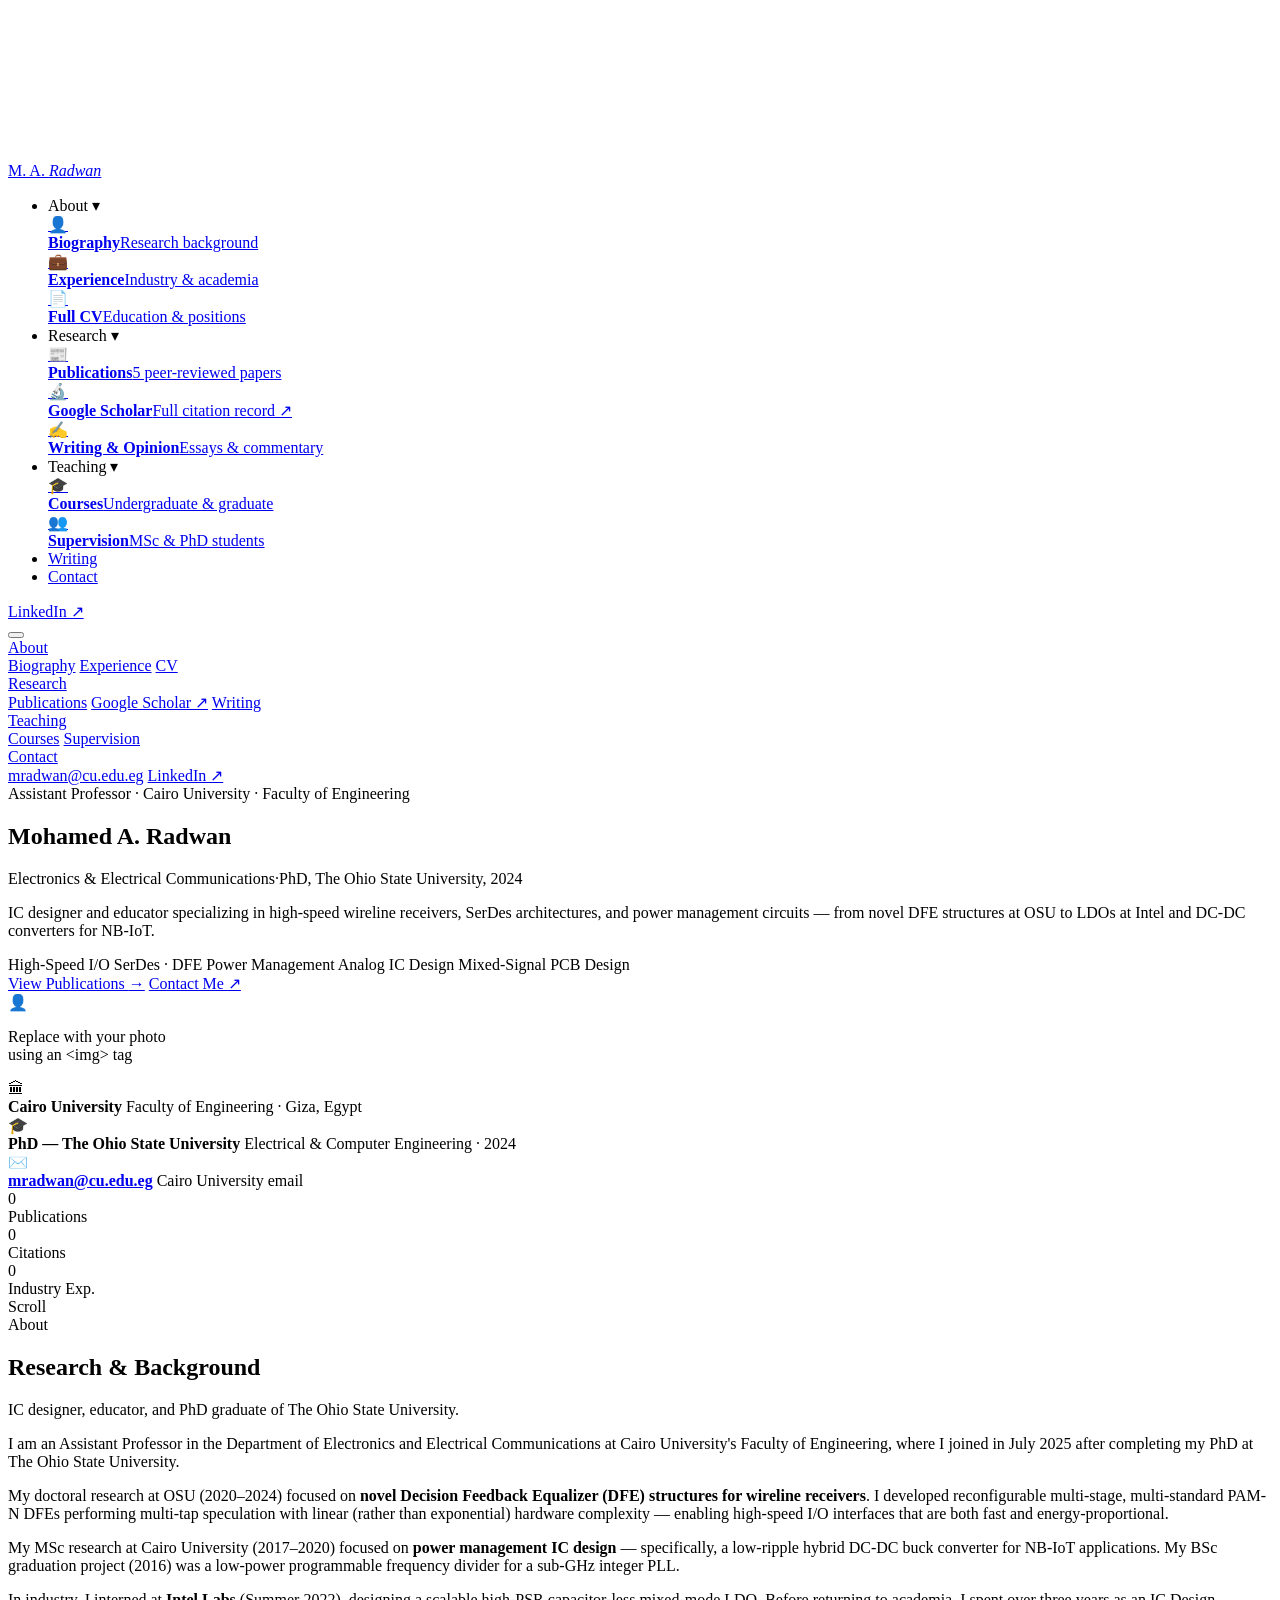
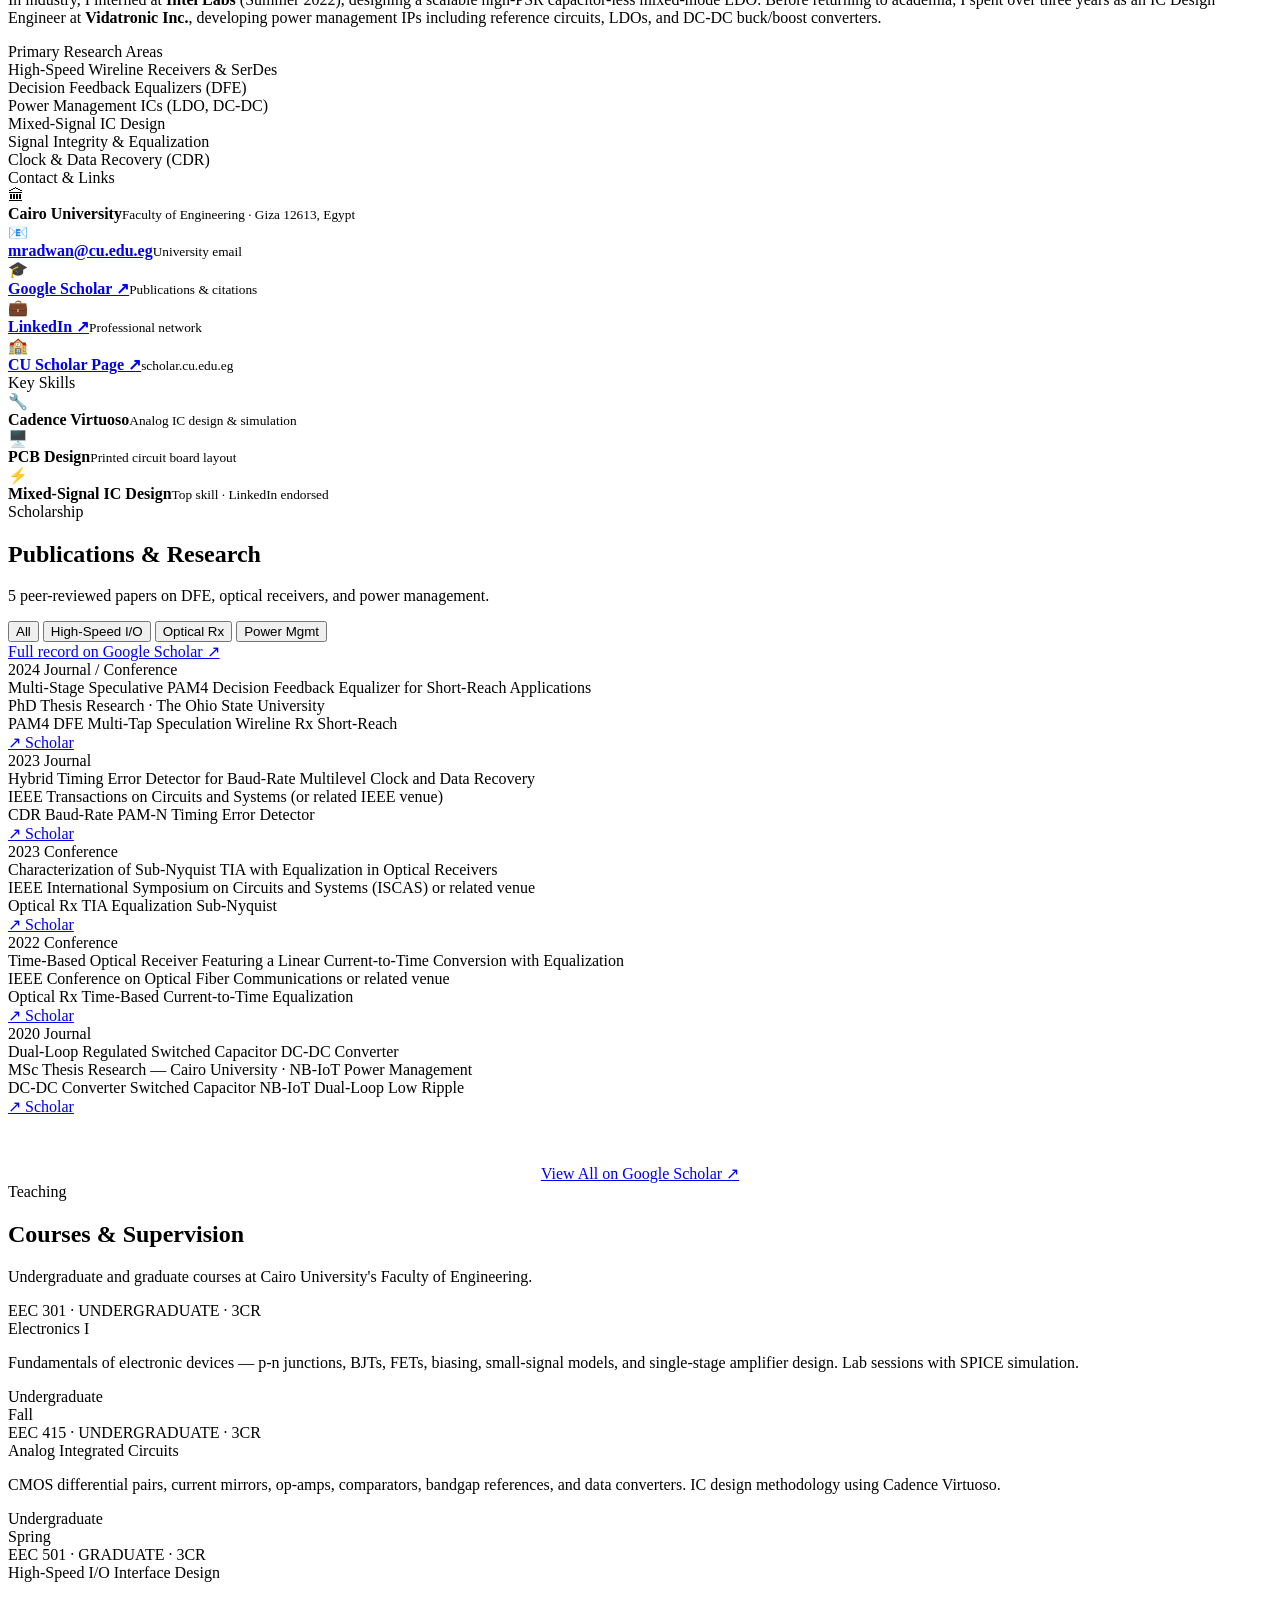
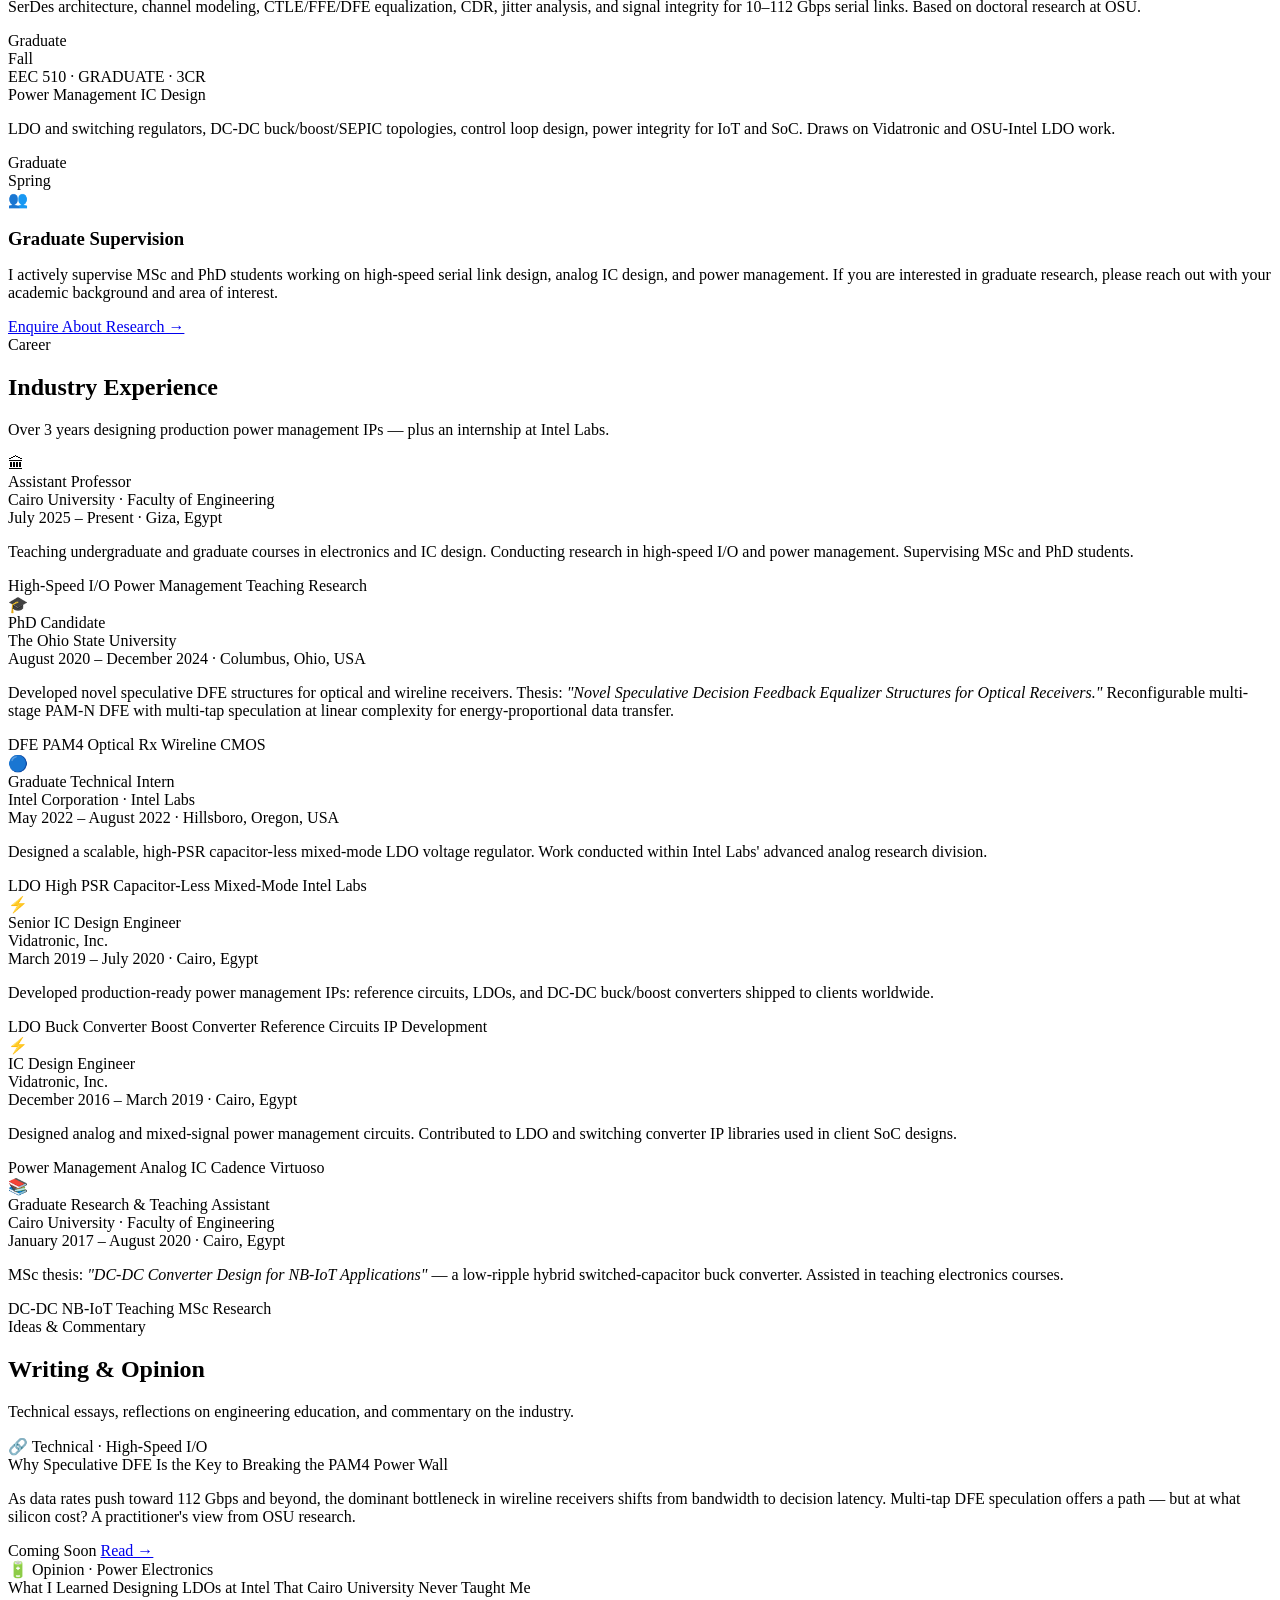
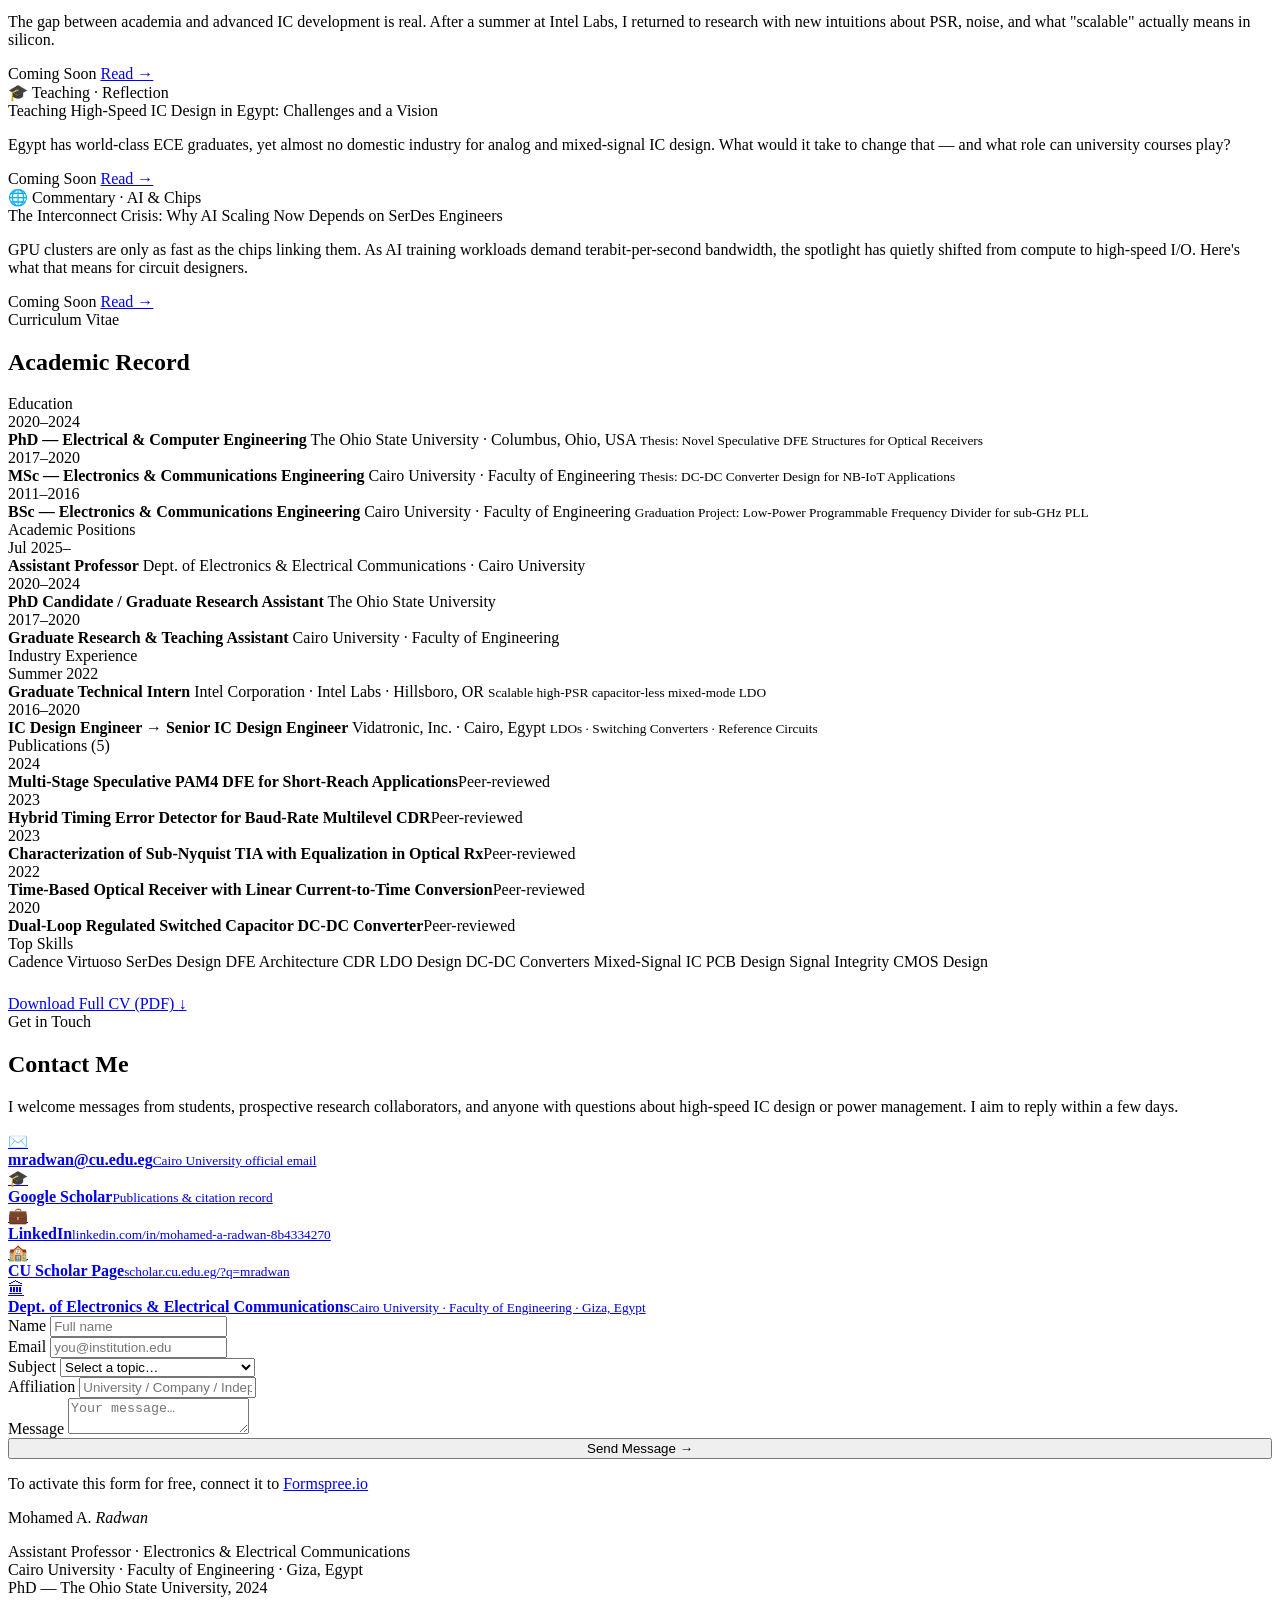
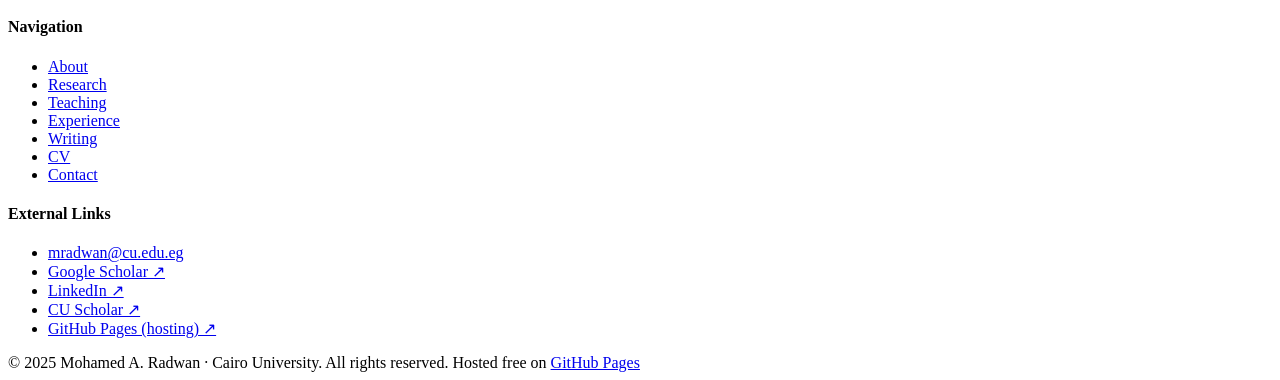
==== index.html @ 735f73b0 "Add files via upload" ====
<!DOCTYPE html>
<html lang="en">
<head>
  <meta charset="UTF-8"/>
  <meta name="viewport" content="width=device-width, initial-scale=1.0"/>
  <meta name="description" content="Mohamed A. Radwan — Assistant Professor, Cairo University. PhD from The Ohio State University. Research: High-Speed I/O, SerDes, DFE, Power Management ICs."/>
  <meta property="og:title" content="Mohamed A. Radwan | Assistant Professor, Cairo University"/>
  <meta property="og:description" content="PhD, The Ohio State University · High-Speed I/O · Power Management · IC Design"/>
  <title>Mohamed A. Radwan — Assistant Professor, Cairo University</title>
  <link rel="stylesheet" href="css/style.css"/>
</head>
<body>

<canvas id="bg-canvas" aria-hidden="true"></canvas>

<!-- ══════════════════════════════════════════
     NAVIGATION
══════════════════════════════════════════ -->
<nav class="nav" role="navigation" aria-label="Main">
  <div class="nav-wrap">

    <!-- Brand -->
    <a href="#hero" class="nav-brand" aria-label="Home">
      <span class="brand-pip" aria-hidden="true"></span>
      <span class="brand-text">M. A. <em>Radwan</em></span>
    </a>

    <!-- Desktop Menu -->
    <ul class="nav-list" role="list">

      <!-- About -->
      <li class="nav-item">
        <span class="nav-link" data-sec="about" tabindex="0" role="button" aria-haspopup="true">
          About <span class="nav-caret" aria-hidden="true">▾</span>
        </span>
        <div class="dd" role="menu">
          <a class="dd-item" href="#about" role="menuitem">
            <div class="dd-icon-wrap">👤</div>
            <div class="dd-text"><strong>Biography</strong><span>Research background</span></div>
          </a>
          <a class="dd-item" href="#industry" role="menuitem">
            <div class="dd-icon-wrap">💼</div>
            <div class="dd-text"><strong>Experience</strong><span>Industry &amp; academia</span></div>
          </a>
          <div class="dd-divider"></div>
          <a class="dd-item" href="#cv" role="menuitem">
            <div class="dd-icon-wrap">📄</div>
            <div class="dd-text"><strong>Full CV</strong><span>Education &amp; positions</span></div>
          </a>
        </div>
      </li>

      <!-- Research -->
      <li class="nav-item">
        <span class="nav-link" data-sec="pubs" tabindex="0" role="button" aria-haspopup="true">
          Research <span class="nav-caret" aria-hidden="true">▾</span>
        </span>
        <div class="dd" role="menu">
          <a class="dd-item" href="#pubs" role="menuitem">
            <div class="dd-icon-wrap">📰</div>
            <div class="dd-text"><strong>Publications</strong><span>5 peer-reviewed papers</span></div>
          </a>
          <a class="dd-item" href="https://scholar.google.com/citations?user=4_8PPb0AAAAJ&hl=en" target="_blank" rel="noopener" role="menuitem">
            <div class="dd-icon-wrap">🔬</div>
            <div class="dd-text"><strong>Google Scholar</strong><span>Full citation record ↗</span></div>
          </a>
          <div class="dd-divider"></div>
          <a class="dd-item" href="#writing" role="menuitem">
            <div class="dd-icon-wrap">✍️</div>
            <div class="dd-text"><strong>Writing &amp; Opinion</strong><span>Essays &amp; commentary</span></div>
          </a>
        </div>
      </li>

      <!-- Teaching -->
      <li class="nav-item">
        <span class="nav-link" data-sec="teaching" tabindex="0" role="button" aria-haspopup="true">
          Teaching <span class="nav-caret" aria-hidden="true">▾</span>
        </span>
        <div class="dd" role="menu">
          <a class="dd-item" href="#teaching" role="menuitem">
            <div class="dd-icon-wrap">🎓</div>
            <div class="dd-text"><strong>Courses</strong><span>Undergraduate &amp; graduate</span></div>
          </a>
          <a class="dd-item" href="#teaching" role="menuitem">
            <div class="dd-icon-wrap">👥</div>
            <div class="dd-text"><strong>Supervision</strong><span>MSc &amp; PhD students</span></div>
          </a>
        </div>
      </li>

      <li class="nav-item">
        <a class="nav-link" data-sec="writing" href="#writing">Writing</a>
      </li>

      <li class="nav-item">
        <a class="nav-link" data-sec="contact" href="#contact">Contact</a>
      </li>

    </ul>

    <!-- CTA -->
    <div class="nav-end">
      <a href="https://www.linkedin.com/in/mohamed-a-radwan-8b4334270" target="_blank" rel="noopener" class="nav-contact-btn">
        LinkedIn ↗
      </a>
    </div>

    <!-- Hamburger -->
    <button class="hamburger" aria-label="Toggle menu" aria-expanded="false">
      <span></span><span></span><span></span>
    </button>
  </div>
</nav>

<!-- Mobile Nav -->
<div class="mobile-nav" role="dialog" aria-modal="true" aria-label="Mobile navigation">
  <div class="mob-item">
    <a class="mob-link" href="#about">About</a>
    <div class="mob-subs">
      <a href="#about">Biography</a>
      <a href="#industry">Experience</a>
      <a href="#cv">CV</a>
    </div>
  </div>
  <div class="mob-item">
    <a class="mob-link" href="#pubs">Research</a>
    <div class="mob-subs">
      <a href="#pubs">Publications</a>
      <a href="https://scholar.google.com/citations?user=4_8PPb0AAAAJ&hl=en" target="_blank">Google Scholar ↗</a>
      <a href="#writing">Writing</a>
    </div>
  </div>
  <div class="mob-item">
    <a class="mob-link" href="#teaching">Teaching</a>
    <div class="mob-subs">
      <a href="#teaching">Courses</a>
      <a href="#teaching">Supervision</a>
    </div>
  </div>
  <div class="mob-item">
    <a class="mob-link" href="#contact">Contact</a>
    <div class="mob-subs">
      <a href="mailto:mradwan@cu.edu.eg">mradwan@cu.edu.eg</a>
      <a href="https://www.linkedin.com/in/mohamed-a-radwan-8b4334270" target="_blank">LinkedIn ↗</a>
    </div>
  </div>
</div>


<!-- ══════════════════════════════════════════
     HERO
══════════════════════════════════════════ -->
<section id="hero" aria-label="Introduction">
  <div class="hero-left wrap">
    <div class="hero-kicker">Assistant Professor · Cairo University · Faculty of Engineering</div>
    <h1 class="hero-name">
      <span class="name-first">Mohamed A.</span>
      <span class="name-last">Radwan</span>
    </h1>
    <p class="hero-dept">
      Electronics &amp; Electrical Communications<span class="sep">·</span>PhD, The Ohio State University, 2024
    </p>
    <p class="hero-bio">
      IC designer and educator specializing in high-speed wireline receivers, SerDes architectures, and power management circuits — from novel DFE structures at OSU to LDOs at Intel and DC-DC converters for NB-IoT.
    </p>
    <div class="hero-chips">
      <span class="tag t-blue">High-Speed I/O</span>
      <span class="tag t-blue">SerDes · DFE</span>
      <span class="tag t-cyan">Power Management</span>
      <span class="tag t-gold">Analog IC Design</span>
      <span class="tag t-green">Mixed-Signal</span>
      <span class="tag">PCB Design</span>
    </div>
    <div class="hero-btns">
      <a href="#pubs" class="btn btn-blue">View Publications <span class="ico">→</span></a>
      <a href="#contact" class="btn btn-outline">Contact Me <span class="ico">↗</span></a>
    </div>
  </div>

  <!-- Hero right – only on desktop -->
  <div class="hero-right">
    <div class="profile-shell">
      <!-- Photo circle with orbital rings -->
      <div class="profile-wrap">
        <div class="ring ring-1"></div>
        <div class="ring ring-2"></div>
        <div class="profile-circle">
          <!-- Replace this div with: <img src="photo.jpg" alt="Mohamed A. Radwan"> -->
          <div class="profile-placeholder">
            <div class="ico">👤</div>
            <p>Replace with your photo<br>using an &lt;img&gt; tag</p>
          </div>
        </div>
        <div class="orbit-dot orbit-dot-1"></div>
        <div class="orbit-dot orbit-dot-2"></div>
      </div>

      <!-- Info cards -->
      <div class="info-cards">
        <div class="info-card">
          <div class="ic-ico">🏛</div>
          <div class="ic-body">
            <strong>Cairo University</strong>
            <span>Faculty of Engineering · Giza, Egypt</span>
          </div>
        </div>
        <div class="info-card">
          <div class="ic-ico">🎓</div>
          <div class="ic-body">
            <strong>PhD — The Ohio State University</strong>
            <span>Electrical &amp; Computer Engineering · 2024</span>
          </div>
        </div>
        <div class="info-card">
          <div class="ic-ico">✉️</div>
          <div class="ic-body">
            <strong><a href="mailto:mradwan@cu.edu.eg">mradwan@cu.edu.eg</a></strong>
            <span>Cairo University email</span>
          </div>
        </div>
      </div>

      <!-- Stats -->
      <div class="stat-row">
        <div class="stat-box">
          <div class="stat-n" data-count="5" data-suffix="">0</div>
          <div class="stat-l">Publications</div>
        </div>
        <div class="stat-box">
          <div class="stat-n" data-count="16" data-suffix="+">0</div>
          <div class="stat-l">Citations</div>
        </div>
        <div class="stat-box">
          <div class="stat-n" data-count="3" data-suffix="+ yrs">0</div>
          <div class="stat-l">Industry Exp.</div>
        </div>
      </div>
    </div>
  </div>

  <div class="scroll-cue" aria-hidden="true">
    <div class="scroll-line"></div>
    <span>Scroll</span>
  </div>
</section>


<!-- ══════════════════════════════════════════
     ABOUT
══════════════════════════════════════════ -->
<section id="about" aria-labelledby="about-h">
  <div class="wrap">
    <div class="about-grid">
      <!-- Main bio -->
      <div class="r">
        <div class="sec-head">
          <div class="eyebrow">About</div>
          <h2 id="about-h">Research &amp; <strong>Background</strong></h2>
          <p class="sec-sub">IC designer, educator, and PhD graduate of The Ohio State University.</p>
        </div>
        <p class="about-lead">
          I am an Assistant Professor in the Department of Electronics and Electrical Communications at Cairo University's Faculty of Engineering, where I joined in July 2025 after completing my PhD at The Ohio State University.
        </p>
        <div class="about-body">
          <p>My doctoral research at OSU (2020–2024) focused on <strong>novel Decision Feedback Equalizer (DFE) structures for wireline receivers</strong>. I developed reconfigurable multi-stage, multi-standard PAM-N DFEs performing multi-tap speculation with linear (rather than exponential) hardware complexity — enabling high-speed I/O interfaces that are both fast and energy-proportional.</p>
          <p>My MSc research at Cairo University (2017–2020) focused on <strong>power management IC design</strong> — specifically, a low-ripple hybrid DC-DC buck converter for NB-IoT applications. My BSc graduation project (2016) was a low-power programmable frequency divider for a sub-GHz integer PLL.</p>
          <p>In industry, I interned at <strong>Intel Labs</strong> (Summer 2022), designing a scalable high-PSR capacitor-less mixed-mode LDO. Before returning to academia, I spent over three years as an IC Design Engineer at <strong>Vidatronic Inc.</strong>, developing power management IPs including reference circuits, LDOs, and DC-DC buck/boost converters.</p>
        </div>

        <div class="pillars-title">Primary Research Areas</div>
        <div class="pillars-grid">
          <div class="pillar"><div class="pillar-dot" style="background:var(--blue)"></div><div class="pillar-text">High-Speed Wireline Receivers &amp; SerDes</div></div>
          <div class="pillar"><div class="pillar-dot" style="background:var(--cyan)"></div><div class="pillar-text">Decision Feedback Equalizers (DFE)</div></div>
          <div class="pillar"><div class="pillar-dot" style="background:var(--gold)"></div><div class="pillar-text">Power Management ICs (LDO, DC-DC)</div></div>
          <div class="pillar"><div class="pillar-dot" style="background:var(--green)"></div><div class="pillar-text">Mixed-Signal IC Design</div></div>
          <div class="pillar"><div class="pillar-dot" style="background:var(--violet)"></div><div class="pillar-text">Signal Integrity &amp; Equalization</div></div>
          <div class="pillar"><div class="pillar-dot" style="background:var(--red)"></div><div class="pillar-text">Clock &amp; Data Recovery (CDR)</div></div>
        </div>
      </div>

      <!-- Sidebar -->
      <div class="r d1">
        <div class="detail-card">
          <div class="dc-head">Contact &amp; Links</div>
          <div class="dc-row">
            <div class="dc-ico">🏛</div>
            <div class="dc-txt"><strong>Cairo University</strong><small>Faculty of Engineering · Giza 12613, Egypt</small></div>
          </div>
          <div class="dc-row">
            <div class="dc-ico">📧</div>
            <div class="dc-txt"><strong><a href="mailto:mradwan@cu.edu.eg">mradwan@cu.edu.eg</a></strong><small>University email</small></div>
          </div>
          <div class="dc-row">
            <div class="dc-ico">🎓</div>
            <div class="dc-txt"><strong><a href="https://scholar.google.com/citations?user=4_8PPb0AAAAJ&hl=en" target="_blank">Google Scholar ↗</a></strong><small>Publications &amp; citations</small></div>
          </div>
          <div class="dc-row">
            <div class="dc-ico">💼</div>
            <div class="dc-txt"><strong><a href="https://www.linkedin.com/in/mohamed-a-radwan-8b4334270" target="_blank">LinkedIn ↗</a></strong><small>Professional network</small></div>
          </div>
          <div class="dc-row">
            <div class="dc-ico">🏫</div>
            <div class="dc-txt"><strong><a href="https://scholar.cu.edu.eg/?q=mradwan" target="_blank">CU Scholar Page ↗</a></strong><small>scholar.cu.edu.eg</small></div>
          </div>
        </div>

        <div class="detail-card">
          <div class="dc-head">Key Skills</div>
          <div class="dc-row">
            <div class="dc-ico">🔧</div>
            <div class="dc-txt"><strong>Cadence Virtuoso</strong><small>Analog IC design &amp; simulation</small></div>
          </div>
          <div class="dc-row">
            <div class="dc-ico">🖥️</div>
            <div class="dc-txt"><strong>PCB Design</strong><small>Printed circuit board layout</small></div>
          </div>
          <div class="dc-row">
            <div class="dc-ico">⚡</div>
            <div class="dc-txt"><strong>Mixed-Signal IC Design</strong><small>Top skill · LinkedIn endorsed</small></div>
          </div>
        </div>
      </div>
    </div>
  </div>
</section>


<!-- ══════════════════════════════════════════
     PUBLICATIONS
══════════════════════════════════════════ -->
<section id="pubs" aria-labelledby="pubs-h">
  <div class="wrap">
    <div class="pub-header r">
      <div>
        <div class="eyebrow">Scholarship</div>
        <h2 id="pubs-h">Publications &amp; <strong>Research</strong></h2>
        <p class="sec-sub">5 peer-reviewed papers on DFE, optical receivers, and power management.</p>
        <div class="pub-filters" role="group" aria-label="Filter">
          <button class="pf on" data-f="all">All</button>
          <button class="pf" data-f="io">High-Speed I/O</button>
          <button class="pf" data-f="optical">Optical Rx</button>
          <button class="pf" data-f="power">Power Mgmt</button>
        </div>
      </div>
      <a href="https://scholar.google.com/citations?user=4_8PPb0AAAAJ&hl=en" target="_blank" class="scholar-btn">
        Full record on Google Scholar ↗
      </a>
    </div>

    <div class="pub-grid">

      <!-- Pub 1 -->
      <div class="pub-card r" data-cat="io optical">
        <div>
          <div class="pub-top">
            <span class="pub-yr">2024</span>
            <span class="pub-type j">Journal / Conference</span>
          </div>
          <div class="pub-title">Multi-Stage Speculative PAM4 Decision Feedback Equalizer for Short-Reach Applications</div>
          <div class="pub-venue">PhD Thesis Research · The Ohio State University</div>
          <div class="pub-tags">
            <span class="tag t-blue">PAM4</span>
            <span class="tag t-blue">DFE</span>
            <span class="tag t-blue">Multi-Tap Speculation</span>
            <span class="tag t-cyan">Wireline Rx</span>
            <span class="tag">Short-Reach</span>
          </div>
        </div>
        <div class="pub-acts">
          <a href="https://scholar.google.com/citations?user=4_8PPb0AAAAJ&hl=en" target="_blank" class="pub-link">↗ Scholar</a>
        </div>
      </div>

      <!-- Pub 2 -->
      <div class="pub-card r d1" data-cat="io optical">
        <div>
          <div class="pub-top">
            <span class="pub-yr">2023</span>
            <span class="pub-type j">Journal</span>
          </div>
          <div class="pub-title">Hybrid Timing Error Detector for Baud-Rate Multilevel Clock and Data Recovery</div>
          <div class="pub-venue">IEEE Transactions on Circuits and Systems (or related IEEE venue)</div>
          <div class="pub-tags">
            <span class="tag t-blue">CDR</span>
            <span class="tag t-blue">Baud-Rate</span>
            <span class="tag t-cyan">PAM-N</span>
            <span class="tag">Timing Error Detector</span>
          </div>
        </div>
        <div class="pub-acts">
          <a href="https://scholar.google.com/citations?user=4_8PPb0AAAAJ&hl=en" target="_blank" class="pub-link">↗ Scholar</a>
        </div>
      </div>

      <!-- Pub 3 -->
      <div class="pub-card r d2" data-cat="optical">
        <div>
          <div class="pub-top">
            <span class="pub-yr">2023</span>
            <span class="pub-type c">Conference</span>
          </div>
          <div class="pub-title">Characterization of Sub-Nyquist TIA with Equalization in Optical Receivers</div>
          <div class="pub-venue">IEEE International Symposium on Circuits and Systems (ISCAS) or related venue</div>
          <div class="pub-tags">
            <span class="tag t-cyan">Optical Rx</span>
            <span class="tag t-cyan">TIA</span>
            <span class="tag t-blue">Equalization</span>
            <span class="tag">Sub-Nyquist</span>
          </div>
        </div>
        <div class="pub-acts">
          <a href="https://scholar.google.com/citations?user=4_8PPb0AAAAJ&hl=en" target="_blank" class="pub-link">↗ Scholar</a>
        </div>
      </div>

      <!-- Pub 4 -->
      <div class="pub-card r" data-cat="optical io">
        <div>
          <div class="pub-top">
            <span class="pub-yr">2022</span>
            <span class="pub-type c">Conference</span>
          </div>
          <div class="pub-title">Time-Based Optical Receiver Featuring a Linear Current-to-Time Conversion with Equalization</div>
          <div class="pub-venue">IEEE Conference on Optical Fiber Communications or related venue</div>
          <div class="pub-tags">
            <span class="tag t-cyan">Optical Rx</span>
            <span class="tag t-blue">Time-Based</span>
            <span class="tag t-blue">Current-to-Time</span>
            <span class="tag">Equalization</span>
          </div>
        </div>
        <div class="pub-acts">
          <a href="https://scholar.google.com/citations?user=4_8PPb0AAAAJ&hl=en" target="_blank" class="pub-link">↗ Scholar</a>
        </div>
      </div>

      <!-- Pub 5 -->
      <div class="pub-card r d1" data-cat="power">
        <div>
          <div class="pub-top">
            <span class="pub-yr">2020</span>
            <span class="pub-type j">Journal</span>
          </div>
          <div class="pub-title">Dual-Loop Regulated Switched Capacitor DC-DC Converter</div>
          <div class="pub-venue">MSc Thesis Research — Cairo University · NB-IoT Power Management</div>
          <div class="pub-tags">
            <span class="tag t-gold">DC-DC Converter</span>
            <span class="tag t-gold">Switched Capacitor</span>
            <span class="tag t-gold">NB-IoT</span>
            <span class="tag">Dual-Loop</span>
            <span class="tag">Low Ripple</span>
          </div>
        </div>
        <div class="pub-acts">
          <a href="https://scholar.google.com/citations?user=4_8PPb0AAAAJ&hl=en" target="_blank" class="pub-link">↗ Scholar</a>
        </div>
      </div>

    </div>

    <div style="text-align:center; margin-top:3rem" class="r">
      <a href="https://scholar.google.com/citations?user=4_8PPb0AAAAJ&hl=en" target="_blank" class="btn btn-outline">
        View All on Google Scholar <span class="ico">↗</span>
      </a>
    </div>
  </div>
</section>


<!-- ══════════════════════════════════════════
     TEACHING
══════════════════════════════════════════ -->
<section id="teaching" aria-labelledby="teaching-h">
  <div class="wrap">
    <div class="sec-head r">
      <div class="eyebrow">Teaching</div>
      <h2 id="teaching-h">Courses &amp; <strong>Supervision</strong></h2>
      <p class="sec-sub">Undergraduate and graduate courses at Cairo University's Faculty of Engineering.</p>
    </div>
    <div class="courses-grid">
      <div class="course-card r">
        <div class="course-code">EEC 301 · UNDERGRADUATE · 3CR</div>
        <div class="course-name">Electronics I</div>
        <p class="course-desc">Fundamentals of electronic devices — p-n junctions, BJTs, FETs, biasing, small-signal models, and single-stage amplifier design. Lab sessions with SPICE simulation.</p>
        <div class="course-foot">
          <div class="course-level"><span class="level-dot" style="background:var(--gold)"></span>Undergraduate</div>
          <span>Fall</span>
        </div>
      </div>
      <div class="course-card r d1">
        <div class="course-code">EEC 415 · UNDERGRADUATE · 3CR</div>
        <div class="course-name">Analog Integrated Circuits</div>
        <p class="course-desc">CMOS differential pairs, current mirrors, op-amps, comparators, bandgap references, and data converters. IC design methodology using Cadence Virtuoso.</p>
        <div class="course-foot">
          <div class="course-level"><span class="level-dot" style="background:var(--gold)"></span>Undergraduate</div>
          <span>Spring</span>
        </div>
      </div>
      <div class="course-card r d2">
        <div class="course-code">EEC 501 · GRADUATE · 3CR</div>
        <div class="course-name">High-Speed I/O Interface Design</div>
        <p class="course-desc">SerDes architecture, channel modeling, CTLE/FFE/DFE equalization, CDR, jitter analysis, and signal integrity for 10–112 Gbps serial links. Based on doctoral research at OSU.</p>
        <div class="course-foot">
          <div class="course-level"><span class="level-dot" style="background:var(--blue)"></span>Graduate</div>
          <span>Fall</span>
        </div>
      </div>
      <div class="course-card r d3">
        <div class="course-code">EEC 510 · GRADUATE · 3CR</div>
        <div class="course-name">Power Management IC Design</div>
        <p class="course-desc">LDO and switching regulators, DC-DC buck/boost/SEPIC topologies, control loop design, power integrity for IoT and SoC. Draws on Vidatronic and OSU-Intel LDO work.</p>
        <div class="course-foot">
          <div class="course-level"><span class="level-dot" style="background:var(--blue)"></span>Graduate</div>
          <span>Spring</span>
        </div>
      </div>
    </div>

    <div class="sup-box r">
      <div class="sup-icon">👥</div>
      <div class="sup-body">
        <h3 style="margin-bottom:0.5rem;">Graduate Supervision</h3>
        <p>I actively supervise MSc and PhD students working on high-speed serial link design, analog IC design, and power management. If you are interested in graduate research, please reach out with your academic background and area of interest.</p>
        <a href="#contact" class="btn btn-outline btn-sm">Enquire About Research →</a>
      </div>
    </div>
  </div>
</section>


<!-- ══════════════════════════════════════════
     INDUSTRY EXPERIENCE
══════════════════════════════════════════ -->
<section id="industry" aria-labelledby="industry-h">
  <div class="wrap">
    <div class="sec-head r">
      <div class="eyebrow">Career</div>
      <h2 id="industry-h">Industry <strong>Experience</strong></h2>
      <p class="sec-sub">Over 3 years designing production power management IPs — plus an internship at Intel Labs.</p>
    </div>
    <div class="exp-grid">

      <!-- Cairo University -->
      <div class="exp-card r">
        <div class="exp-logo-wrap">🏛</div>
        <div>
          <div class="exp-role">Assistant Professor</div>
          <div class="exp-org">Cairo University · Faculty of Engineering</div>
          <div class="exp-period">July 2025 – Present · Giza, Egypt</div>
          <p class="exp-desc">Teaching undergraduate and graduate courses in electronics and IC design. Conducting research in high-speed I/O and power management. Supervising MSc and PhD students.</p>
          <div class="exp-tags">
            <span class="tag t-blue">High-Speed I/O</span>
            <span class="tag t-gold">Power Management</span>
            <span class="tag">Teaching</span>
            <span class="tag">Research</span>
          </div>
        </div>
      </div>

      <!-- OSU PhD -->
      <div class="exp-card r d1">
        <div class="exp-logo-wrap">🎓</div>
        <div>
          <div class="exp-role">PhD Candidate</div>
          <div class="exp-org">The Ohio State University</div>
          <div class="exp-period">August 2020 – December 2024 · Columbus, Ohio, USA</div>
          <p class="exp-desc">Developed novel speculative DFE structures for optical and wireline receivers. Thesis: <em>"Novel Speculative Decision Feedback Equalizer Structures for Optical Receivers."</em> Reconfigurable multi-stage PAM-N DFE with multi-tap speculation at linear complexity for energy-proportional data transfer.</p>
          <div class="exp-tags">
            <span class="tag t-blue">DFE</span>
            <span class="tag t-blue">PAM4</span>
            <span class="tag t-cyan">Optical Rx</span>
            <span class="tag">Wireline</span>
            <span class="tag">CMOS</span>
          </div>
        </div>
      </div>

      <!-- Intel -->
      <div class="exp-card highlight r d2">
        <div class="exp-logo-wrap">🔵</div>
        <div>
          <div class="exp-role">Graduate Technical Intern</div>
          <div class="exp-org">Intel Corporation · Intel Labs</div>
          <div class="exp-period">May 2022 – August 2022 · Hillsboro, Oregon, USA</div>
          <p class="exp-desc">Designed a scalable, high-PSR capacitor-less mixed-mode LDO voltage regulator. Work conducted within Intel Labs' advanced analog research division.</p>
          <div class="exp-tags">
            <span class="tag t-gold">LDO</span>
            <span class="tag t-gold">High PSR</span>
            <span class="tag t-gold">Capacitor-Less</span>
            <span class="tag">Mixed-Mode</span>
            <span class="tag">Intel Labs</span>
          </div>
        </div>
      </div>

      <!-- Vidatronic Senior -->
      <div class="exp-card r">
        <div class="exp-logo-wrap">⚡</div>
        <div>
          <div class="exp-role">Senior IC Design Engineer</div>
          <div class="exp-org">Vidatronic, Inc.</div>
          <div class="exp-period">March 2019 – July 2020 · Cairo, Egypt</div>
          <p class="exp-desc">Developed production-ready power management IPs: reference circuits, LDOs, and DC-DC buck/boost converters shipped to clients worldwide.</p>
          <div class="exp-tags">
            <span class="tag t-gold">LDO</span>
            <span class="tag t-gold">Buck Converter</span>
            <span class="tag t-gold">Boost Converter</span>
            <span class="tag">Reference Circuits</span>
            <span class="tag">IP Development</span>
          </div>
        </div>
      </div>

      <!-- Vidatronic Junior -->
      <div class="exp-card r d1">
        <div class="exp-logo-wrap">⚡</div>
        <div>
          <div class="exp-role">IC Design Engineer</div>
          <div class="exp-org">Vidatronic, Inc.</div>
          <div class="exp-period">December 2016 – March 2019 · Cairo, Egypt</div>
          <p class="exp-desc">Designed analog and mixed-signal power management circuits. Contributed to LDO and switching converter IP libraries used in client SoC designs.</p>
          <div class="exp-tags">
            <span class="tag t-gold">Power Management</span>
            <span class="tag">Analog IC</span>
            <span class="tag">Cadence Virtuoso</span>
          </div>
        </div>
      </div>

      <!-- Cairo TA -->
      <div class="exp-card r d2">
        <div class="exp-logo-wrap">📚</div>
        <div>
          <div class="exp-role">Graduate Research &amp; Teaching Assistant</div>
          <div class="exp-org">Cairo University · Faculty of Engineering</div>
          <div class="exp-period">January 2017 – August 2020 · Cairo, Egypt</div>
          <p class="exp-desc">MSc thesis: <em>"DC-DC Converter Design for NB-IoT Applications"</em> — a low-ripple hybrid switched-capacitor buck converter. Assisted in teaching electronics courses.</p>
          <div class="exp-tags">
            <span class="tag t-gold">DC-DC</span>
            <span class="tag t-gold">NB-IoT</span>
            <span class="tag">Teaching</span>
            <span class="tag">MSc Research</span>
          </div>
        </div>
      </div>

    </div>
  </div>
</section>


<!-- ══════════════════════════════════════════
     WRITING & OPINION
══════════════════════════════════════════ -->
<section id="writing" aria-labelledby="writing-h">
  <div class="wrap">
    <div class="sec-head r">
      <div class="eyebrow">Ideas &amp; Commentary</div>
      <h2 id="writing-h">Writing &amp; <strong>Opinion</strong></h2>
      <p class="sec-sub">Technical essays, reflections on engineering education, and commentary on the industry.</p>
    </div>
    <div class="writing-grid">
      <div class="writing-card r">
        <div class="wc-cat">🔗 Technical · High-Speed I/O</div>
        <div class="wc-title">Why Speculative DFE Is the Key to Breaking the PAM4 Power Wall</div>
        <p class="wc-excerpt">As data rates push toward 112 Gbps and beyond, the dominant bottleneck in wireline receivers shifts from bandwidth to decision latency. Multi-tap DFE speculation offers a path — but at what silicon cost? A practitioner's view from OSU research.</p>
        <div class="wc-foot">
          <span class="wc-date">Coming Soon</span>
          <a href="#" class="wc-read">Read →</a>
        </div>
      </div>
      <div class="writing-card r d1">
        <div class="wc-cat">🔋 Opinion · Power Electronics</div>
        <div class="wc-title">What I Learned Designing LDOs at Intel That Cairo University Never Taught Me</div>
        <p class="wc-excerpt">The gap between academia and advanced IC development is real. After a summer at Intel Labs, I returned to research with new intuitions about PSR, noise, and what "scalable" actually means in silicon.</p>
        <div class="wc-foot">
          <span class="wc-date">Coming Soon</span>
          <a href="#" class="wc-read">Read →</a>
        </div>
      </div>
      <div class="writing-card r d2">
        <div class="wc-cat">🎓 Teaching · Reflection</div>
        <div class="wc-title">Teaching High-Speed IC Design in Egypt: Challenges and a Vision</div>
        <p class="wc-excerpt">Egypt has world-class ECE graduates, yet almost no domestic industry for analog and mixed-signal IC design. What would it take to change that — and what role can university courses play?</p>
        <div class="wc-foot">
          <span class="wc-date">Coming Soon</span>
          <a href="#" class="wc-read">Read →</a>
        </div>
      </div>
      <div class="writing-card r d3">
        <div class="wc-cat">🌐 Commentary · AI &amp; Chips</div>
        <div class="wc-title">The Interconnect Crisis: Why AI Scaling Now Depends on SerDes Engineers</div>
        <p class="wc-excerpt">GPU clusters are only as fast as the chips linking them. As AI training workloads demand terabit-per-second bandwidth, the spotlight has quietly shifted from compute to high-speed I/O. Here's what that means for circuit designers.</p>
        <div class="wc-foot">
          <span class="wc-date">Coming Soon</span>
          <a href="#" class="wc-read">Read →</a>
        </div>
      </div>
    </div>
  </div>
</section>


<!-- ══════════════════════════════════════════
     CV
══════════════════════════════════════════ -->
<section id="cv" aria-labelledby="cv-h">
  <div class="wrap">
    <div class="sec-head r">
      <div class="eyebrow">Curriculum Vitae</div>
      <h2 id="cv-h">Academic <strong>Record</strong></h2>
    </div>
    <div class="cv-cols">
      <!-- Left -->
      <div>
        <div class="cv-block">
          <div class="cv-block-title r">Education</div>
          <div class="cv-entry r">
            <div class="cv-yr">2020–2024</div>
            <div class="cv-b">
              <strong>PhD — Electrical &amp; Computer Engineering</strong>
              <span>The Ohio State University · Columbus, Ohio, USA</span>
              <small>Thesis: Novel Speculative DFE Structures for Optical Receivers</small>
            </div>
          </div>
          <div class="cv-entry r d1">
            <div class="cv-yr">2017–2020</div>
            <div class="cv-b">
              <strong>MSc — Electronics &amp; Communications Engineering</strong>
              <span>Cairo University · Faculty of Engineering</span>
              <small>Thesis: DC-DC Converter Design for NB-IoT Applications</small>
            </div>
          </div>
          <div class="cv-entry r d2">
            <div class="cv-yr">2011–2016</div>
            <div class="cv-b">
              <strong>BSc — Electronics &amp; Communications Engineering</strong>
              <span>Cairo University · Faculty of Engineering</span>
              <small>Graduation Project: Low-Power Programmable Frequency Divider for sub-GHz PLL</small>
            </div>
          </div>
        </div>

        <div class="cv-block">
          <div class="cv-block-title r">Academic Positions</div>
          <div class="cv-entry r">
            <div class="cv-yr">Jul 2025–</div>
            <div class="cv-b">
              <strong>Assistant Professor</strong>
              <span>Dept. of Electronics &amp; Electrical Communications · Cairo University</span>
            </div>
          </div>
          <div class="cv-entry r d1">
            <div class="cv-yr">2020–2024</div>
            <div class="cv-b">
              <strong>PhD Candidate / Graduate Research Assistant</strong>
              <span>The Ohio State University</span>
            </div>
          </div>
          <div class="cv-entry r d2">
            <div class="cv-yr">2017–2020</div>
            <div class="cv-b">
              <strong>Graduate Research &amp; Teaching Assistant</strong>
              <span>Cairo University · Faculty of Engineering</span>
            </div>
          </div>
        </div>
      </div>

      <!-- Right -->
      <div>
        <div class="cv-block">
          <div class="cv-block-title r">Industry Experience</div>
          <div class="cv-entry r">
            <div class="cv-yr">Summer 2022</div>
            <div class="cv-b">
              <strong>Graduate Technical Intern</strong>
              <span>Intel Corporation · Intel Labs · Hillsboro, OR</span>
              <small>Scalable high-PSR capacitor-less mixed-mode LDO</small>
            </div>
          </div>
          <div class="cv-entry r d1">
            <div class="cv-yr">2016–2020</div>
            <div class="cv-b">
              <strong>IC Design Engineer → Senior IC Design Engineer</strong>
              <span>Vidatronic, Inc. · Cairo, Egypt</span>
              <small>LDOs · Switching Converters · Reference Circuits</small>
            </div>
          </div>
        </div>

        <div class="cv-block">
          <div class="cv-block-title r">Publications (5)</div>
          <div class="cv-entry r">
            <div class="cv-yr">2024</div>
            <div class="cv-b"><strong>Multi-Stage Speculative PAM4 DFE for Short-Reach Applications</strong><span>Peer-reviewed</span></div>
          </div>
          <div class="cv-entry r d1">
            <div class="cv-yr">2023</div>
            <div class="cv-b"><strong>Hybrid Timing Error Detector for Baud-Rate Multilevel CDR</strong><span>Peer-reviewed</span></div>
          </div>
          <div class="cv-entry r d2">
            <div class="cv-yr">2023</div>
            <div class="cv-b"><strong>Characterization of Sub-Nyquist TIA with Equalization in Optical Rx</strong><span>Peer-reviewed</span></div>
          </div>
          <div class="cv-entry r d3">
            <div class="cv-yr">2022</div>
            <div class="cv-b"><strong>Time-Based Optical Receiver with Linear Current-to-Time Conversion</strong><span>Peer-reviewed</span></div>
          </div>
          <div class="cv-entry r">
            <div class="cv-yr">2020</div>
            <div class="cv-b"><strong>Dual-Loop Regulated Switched Capacitor DC-DC Converter</strong><span>Peer-reviewed</span></div>
          </div>
        </div>

        <div class="cv-block">
          <div class="cv-block-title r">Top Skills</div>
          <div class="r d1">
            <div class="cv-skills">
              <span class="tag t-blue">Cadence Virtuoso</span>
              <span class="tag t-blue">SerDes Design</span>
              <span class="tag t-blue">DFE Architecture</span>
              <span class="tag t-cyan">CDR</span>
              <span class="tag t-gold">LDO Design</span>
              <span class="tag t-gold">DC-DC Converters</span>
              <span class="tag t-green">Mixed-Signal IC</span>
              <span class="tag t-vio">PCB Design</span>
              <span class="tag">Signal Integrity</span>
              <span class="tag">CMOS Design</span>
            </div>
          </div>
        </div>

        <div class="r" style="margin-top:1.5rem">
          <a href="#" class="btn btn-outline" onclick="alert('Upload your CV PDF and replace # with the filename, e.g. href=\'cv.pdf\'')">
            Download Full CV (PDF) <span class="ico">↓</span>
          </a>
        </div>
      </div>
    </div>
  </div>
</section>


<!-- ══════════════════════════════════════════
     CONTACT
══════════════════════════════════════════ -->
<section id="contact" aria-labelledby="contact-h">
  <div class="wrap">
    <div class="sec-head r">
      <div class="eyebrow">Get in Touch</div>
      <h2 id="contact-h">Contact <strong>Me</strong></h2>
    </div>
    <div class="contact-grid">
      <div class="r">
        <p class="contact-intro">I welcome messages from students, prospective research collaborators, and anyone with questions about high-speed IC design or power management. I aim to reply within a few days.</p>
        <div class="contact-links">
          <a href="mailto:mradwan@cu.edu.eg" class="c-link">
            <div class="cl-ico">✉️</div>
            <div class="cl-info"><strong>mradwan@cu.edu.eg</strong><small>Cairo University official email</small></div>
          </a>
          <a href="https://scholar.google.com/citations?user=4_8PPb0AAAAJ&hl=en" target="_blank" class="c-link">
            <div class="cl-ico">🎓</div>
            <div class="cl-info"><strong>Google Scholar</strong><small>Publications &amp; citation record</small></div>
          </a>
          <a href="https://www.linkedin.com/in/mohamed-a-radwan-8b4334270" target="_blank" class="c-link">
            <div class="cl-ico">💼</div>
            <div class="cl-info"><strong>LinkedIn</strong><small>linkedin.com/in/mohamed-a-radwan-8b4334270</small></div>
          </a>
          <a href="https://scholar.cu.edu.eg/?q=mradwan" target="_blank" class="c-link">
            <div class="cl-ico">🏫</div>
            <div class="cl-info"><strong>CU Scholar Page</strong><small>scholar.cu.edu.eg/?q=mradwan</small></div>
          </a>
          <a href="#" class="c-link">
            <div class="cl-ico">🏛</div>
            <div class="cl-info"><strong>Dept. of Electronics &amp; Electrical Communications</strong><small>Cairo University · Faculty of Engineering · Giza, Egypt</small></div>
          </a>
        </div>
      </div>

      <div class="r d1">
        <form class="c-form" onsubmit="return false;">
          <div class="f-row">
            <div class="f-group">
              <label for="fn">Name</label>
              <input id="fn" type="text" placeholder="Full name" required/>
            </div>
            <div class="f-group">
              <label for="fe">Email</label>
              <input id="fe" type="email" placeholder="you@institution.edu" required/>
            </div>
          </div>
          <div class="f-group">
            <label for="fs">Subject</label>
            <select id="fs">
              <option value="">Select a topic…</option>
              <option>Research Collaboration</option>
              <option>Graduate Studies (MSc/PhD)</option>
              <option>Undergraduate Advising</option>
              <option>Course Question</option>
              <option>High-Speed I/O Inquiry</option>
              <option>Power Management Inquiry</option>
              <option>Media / Journalism</option>
              <option>Other</option>
            </select>
          </div>
          <div class="f-group">
            <label for="fa">Affiliation</label>
            <input id="fa" type="text" placeholder="University / Company / Independent"/>
          </div>
          <div class="f-group">
            <label for="fm">Message</label>
            <textarea id="fm" placeholder="Your message…" required></textarea>
          </div>
          <button type="submit" class="btn btn-blue submit-btn" style="width:100%">
            Send Message <span class="ico">→</span>
          </button>
          <p class="f-note">
            To activate this form for free, connect it to <a href="https://formspree.io" target="_blank">Formspree.io</a>
          </p>
        </form>
      </div>
    </div>
  </div>
</section>


<!-- ══════════════════════════════════════════
     FOOTER
══════════════════════════════════════════ -->
<footer>
  <div class="footer-grid">
    <div>
      <div class="footer-brand-name">Mohamed A. <em>Radwan</em></div>
      <p class="footer-tagline">
        Assistant Professor · Electronics &amp; Electrical Communications<br>
        Cairo University · Faculty of Engineering · Giza, Egypt<br>
        PhD — The Ohio State University, 2024
      </p>
    </div>
    <div class="footer-col">
      <h4>Navigation</h4>
      <ul class="footer-links">
        <li><a href="#about">About</a></li>
        <li><a href="#pubs">Research</a></li>
        <li><a href="#teaching">Teaching</a></li>
        <li><a href="#industry">Experience</a></li>
        <li><a href="#writing">Writing</a></li>
        <li><a href="#cv">CV</a></li>
        <li><a href="#contact">Contact</a></li>
      </ul>
    </div>
    <div class="footer-col">
      <h4>External Links</h4>
      <ul class="footer-links">
        <li><a href="mailto:mradwan@cu.edu.eg">mradwan@cu.edu.eg</a></li>
        <li><a href="https://scholar.google.com/citations?user=4_8PPb0AAAAJ&hl=en" target="_blank">Google Scholar ↗</a></li>
        <li><a href="https://www.linkedin.com/in/mohamed-a-radwan-8b4334270" target="_blank">LinkedIn ↗</a></li>
        <li><a href="https://scholar.cu.edu.eg/?q=mradwan" target="_blank">CU Scholar ↗</a></li>
        <li><a href="https://pages.github.com" target="_blank">GitHub Pages (hosting) ↗</a></li>
      </ul>
    </div>
  </div>
  <div class="footer-bottom">
    <span>© 2025 Mohamed A. Radwan · Cairo University. All rights reserved.</span>
    <span>Hosted free on <a href="https://pages.github.com" target="_blank">GitHub Pages</a></span>
  </div>
</footer>

<script src="js/main.js"></script>
</body>
</html>
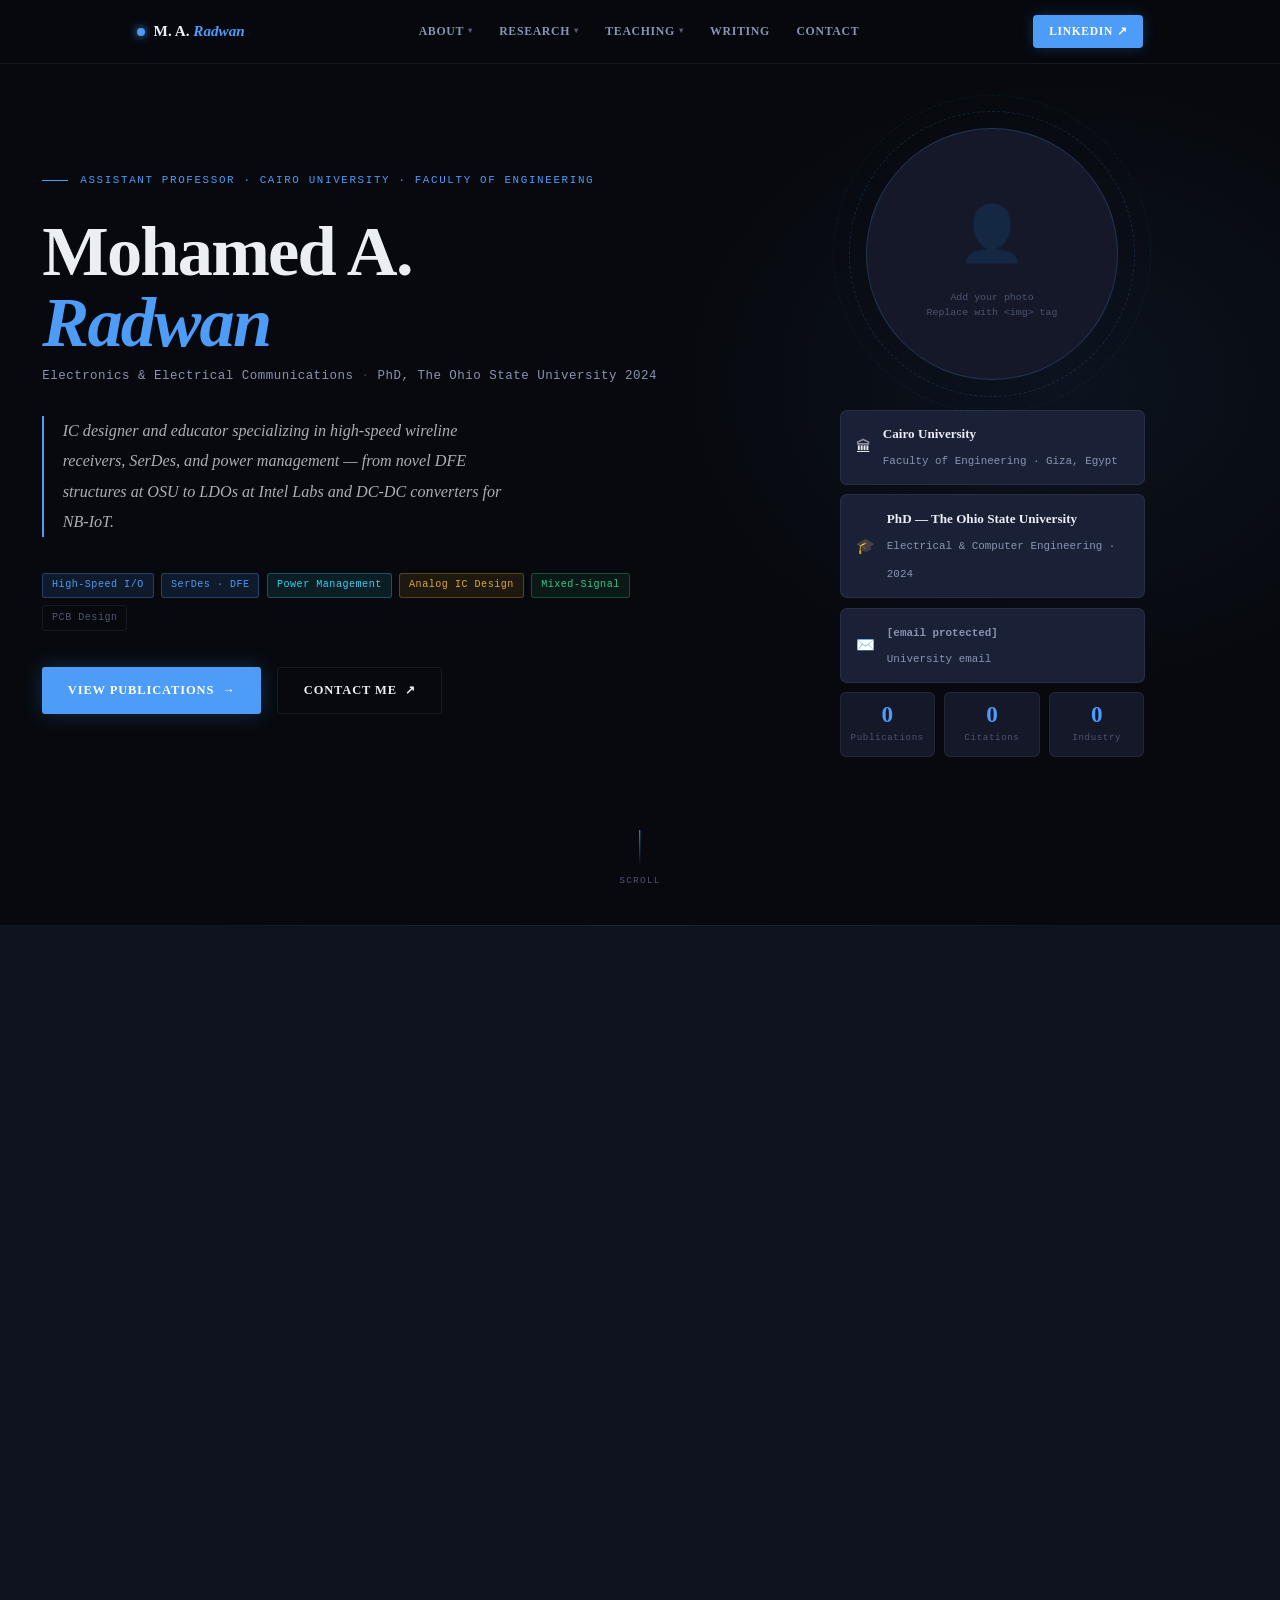
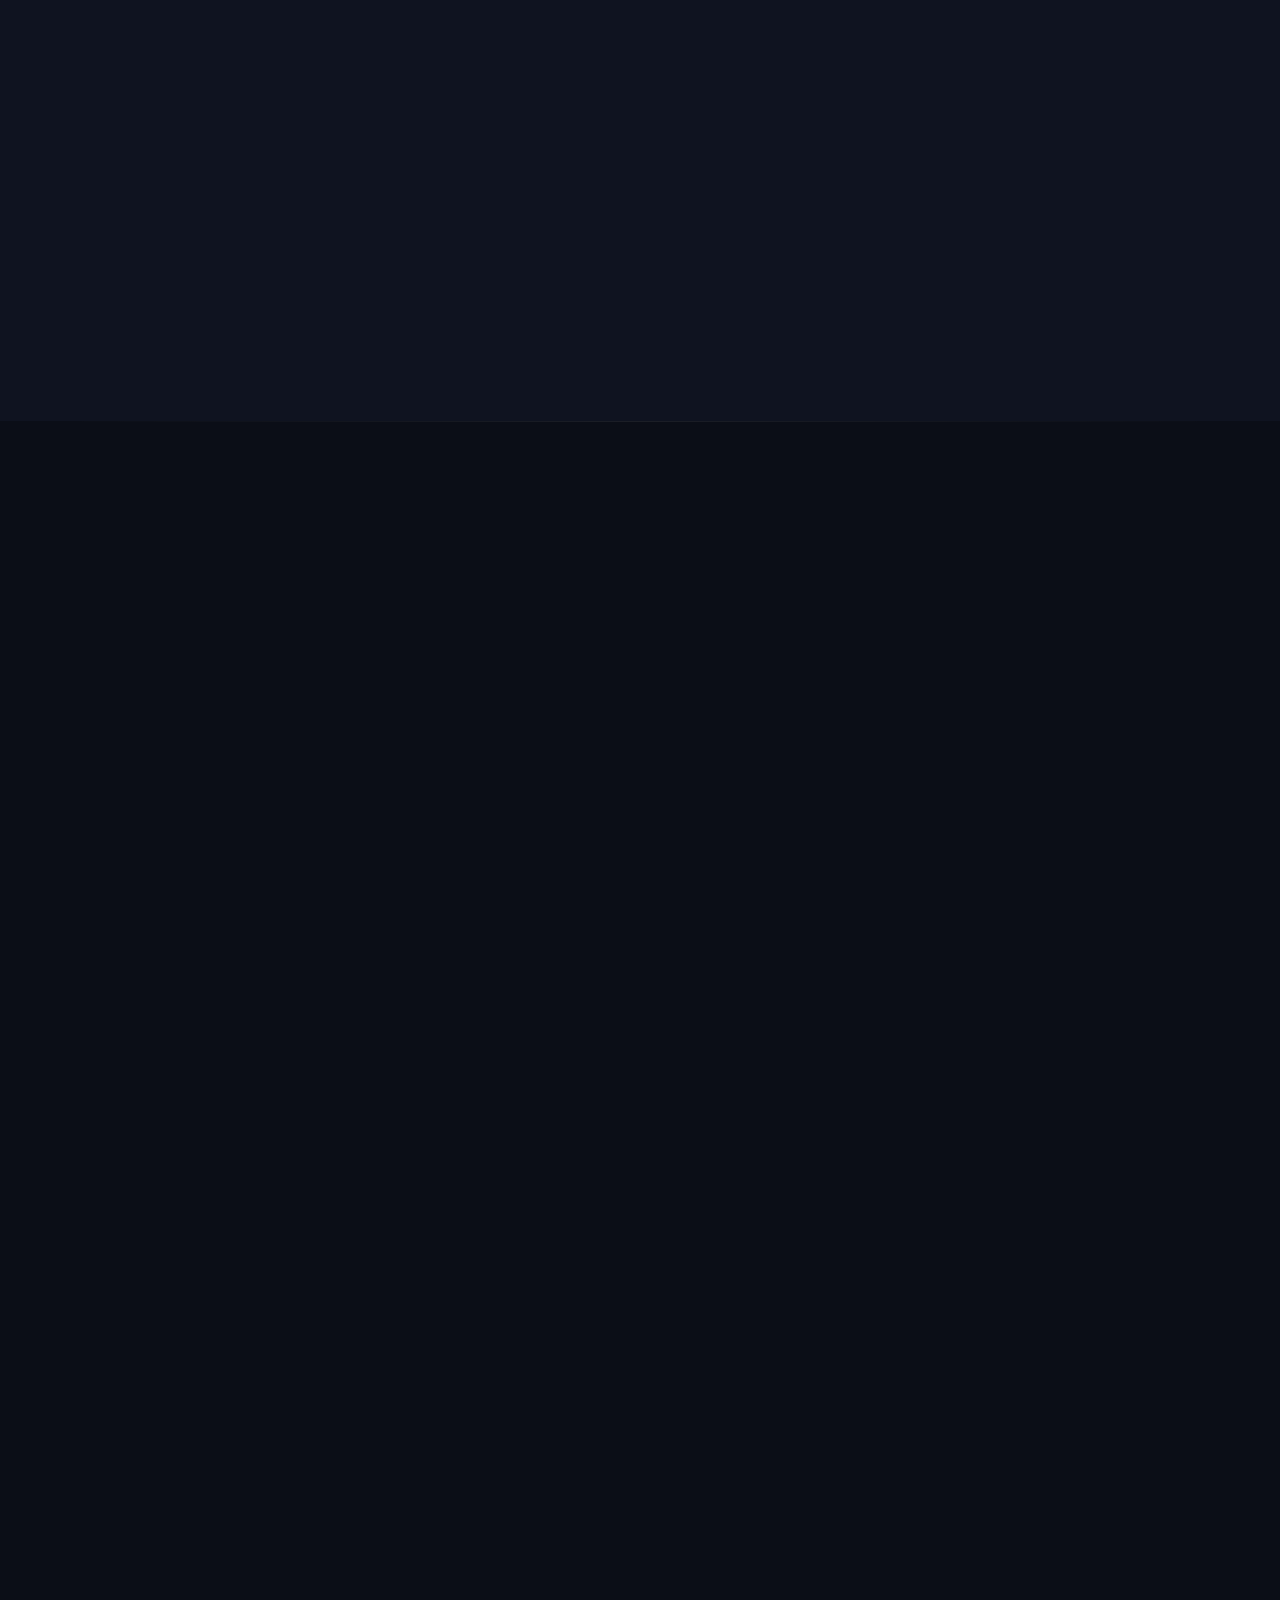
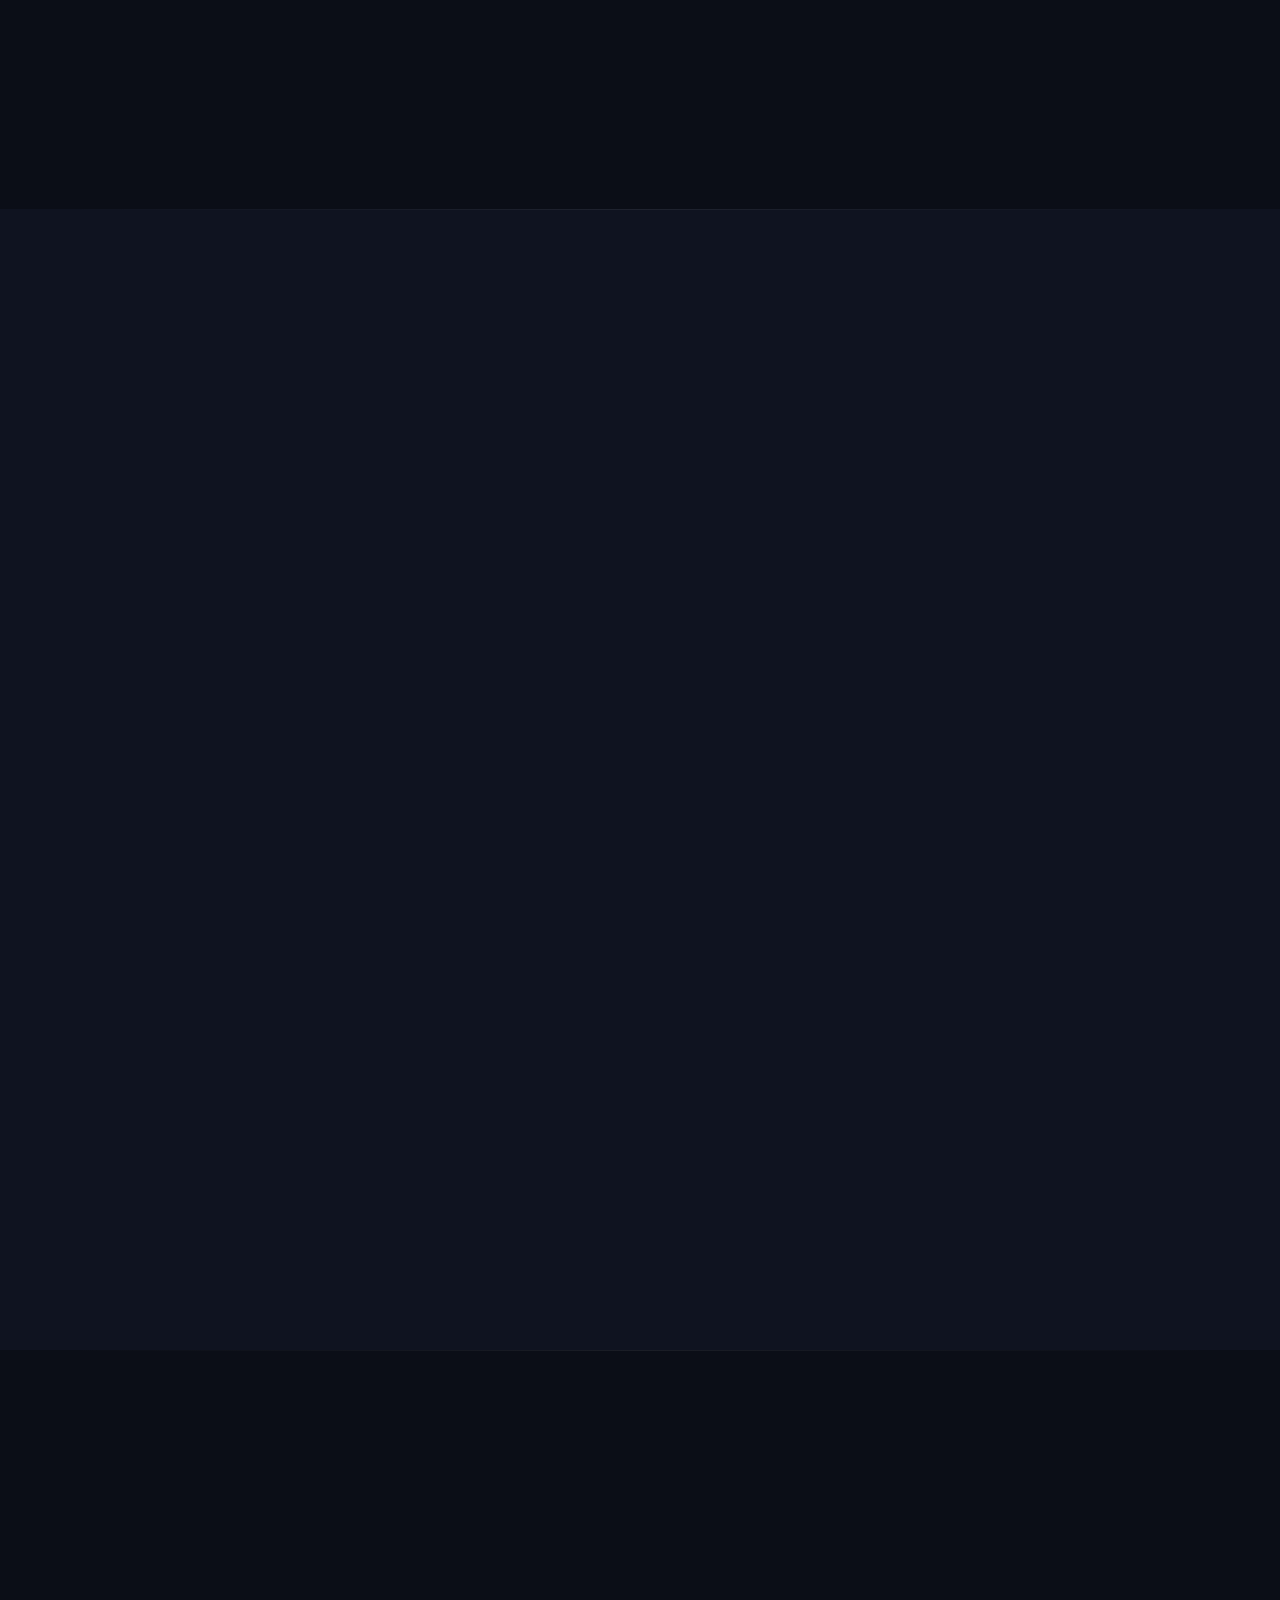
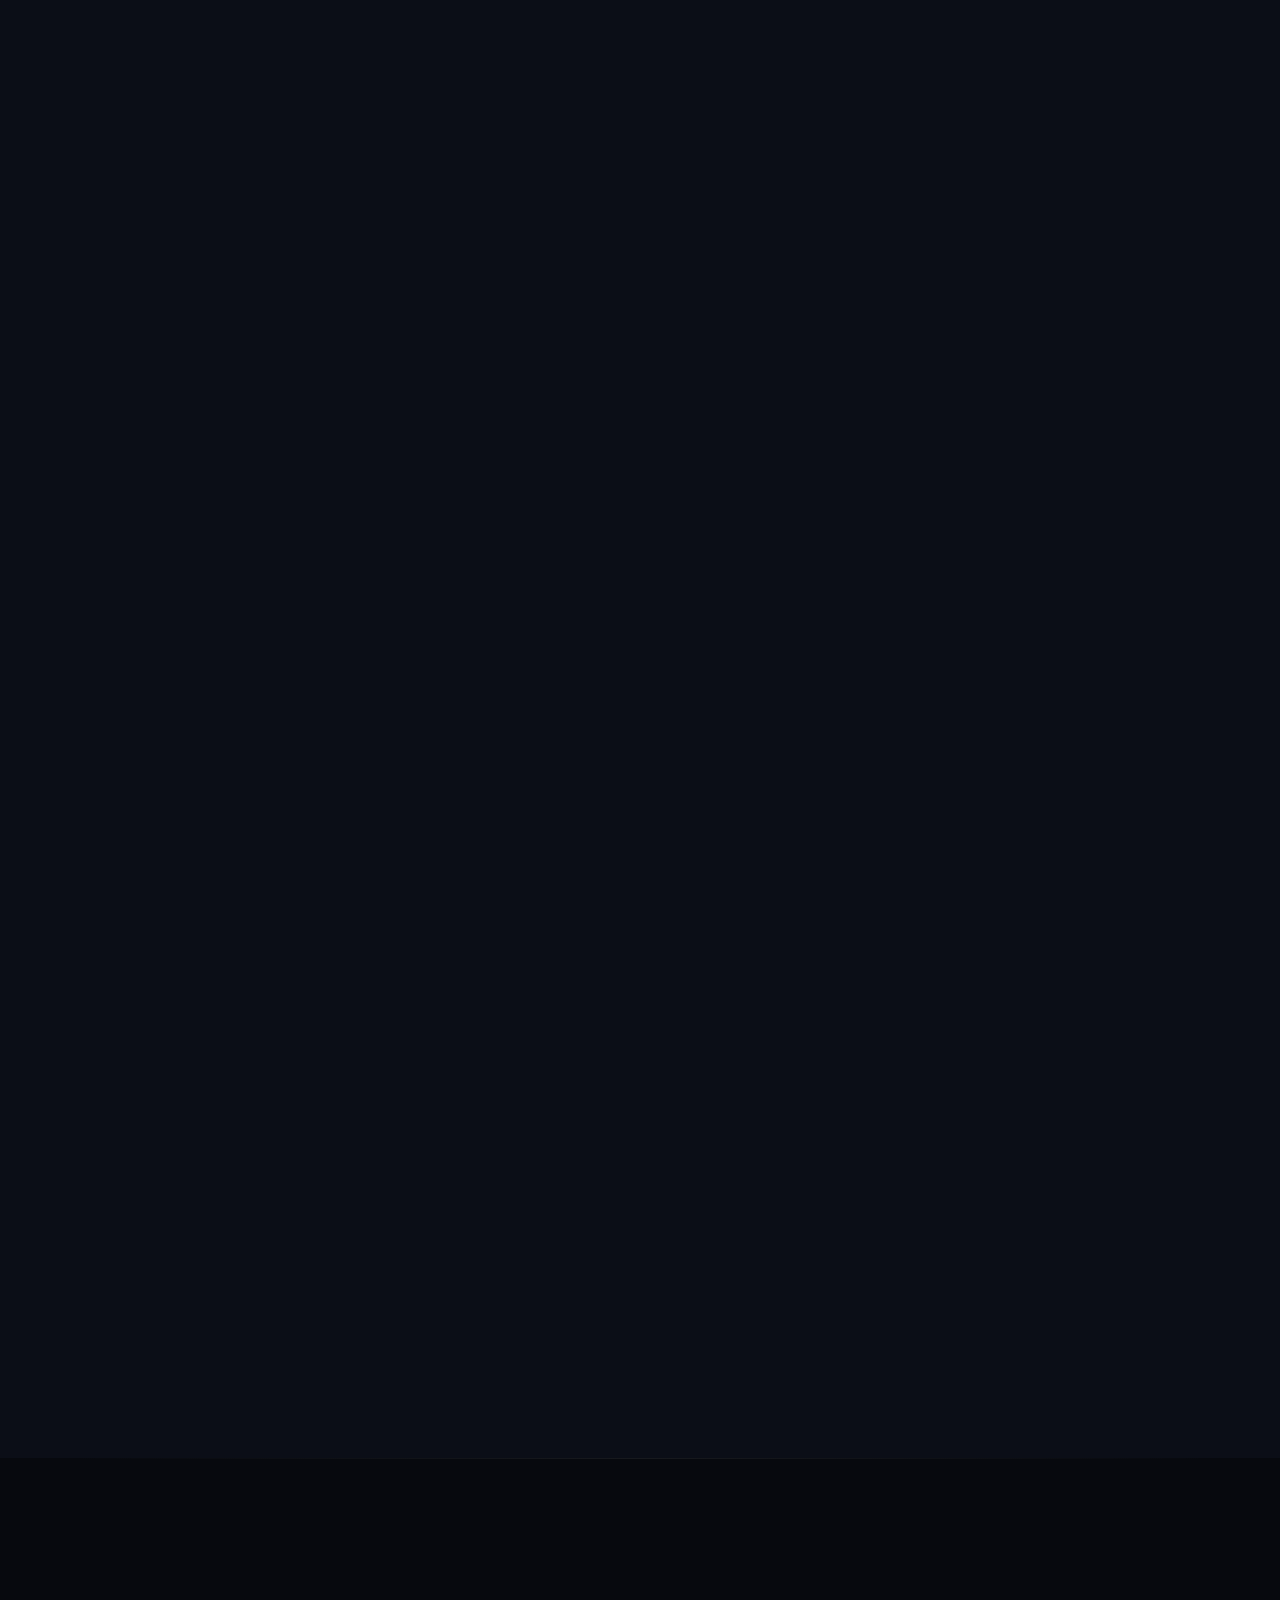
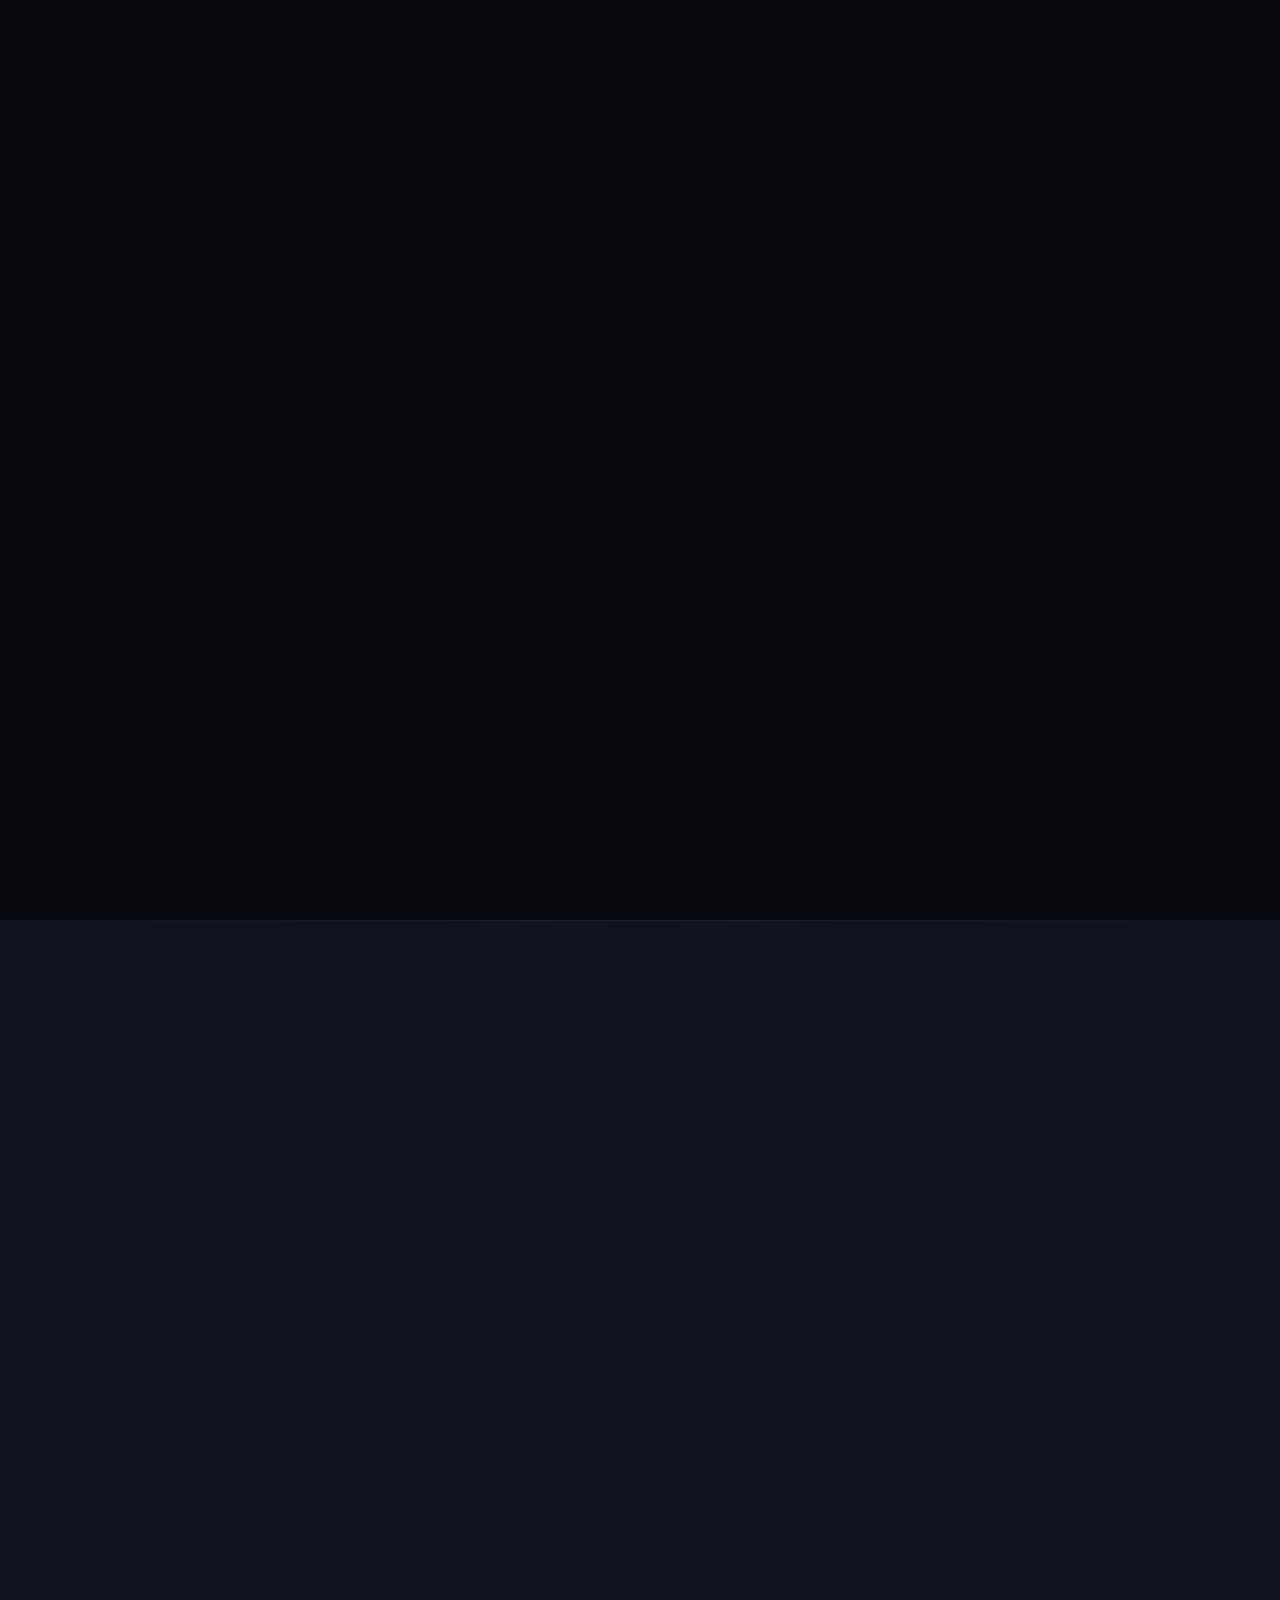
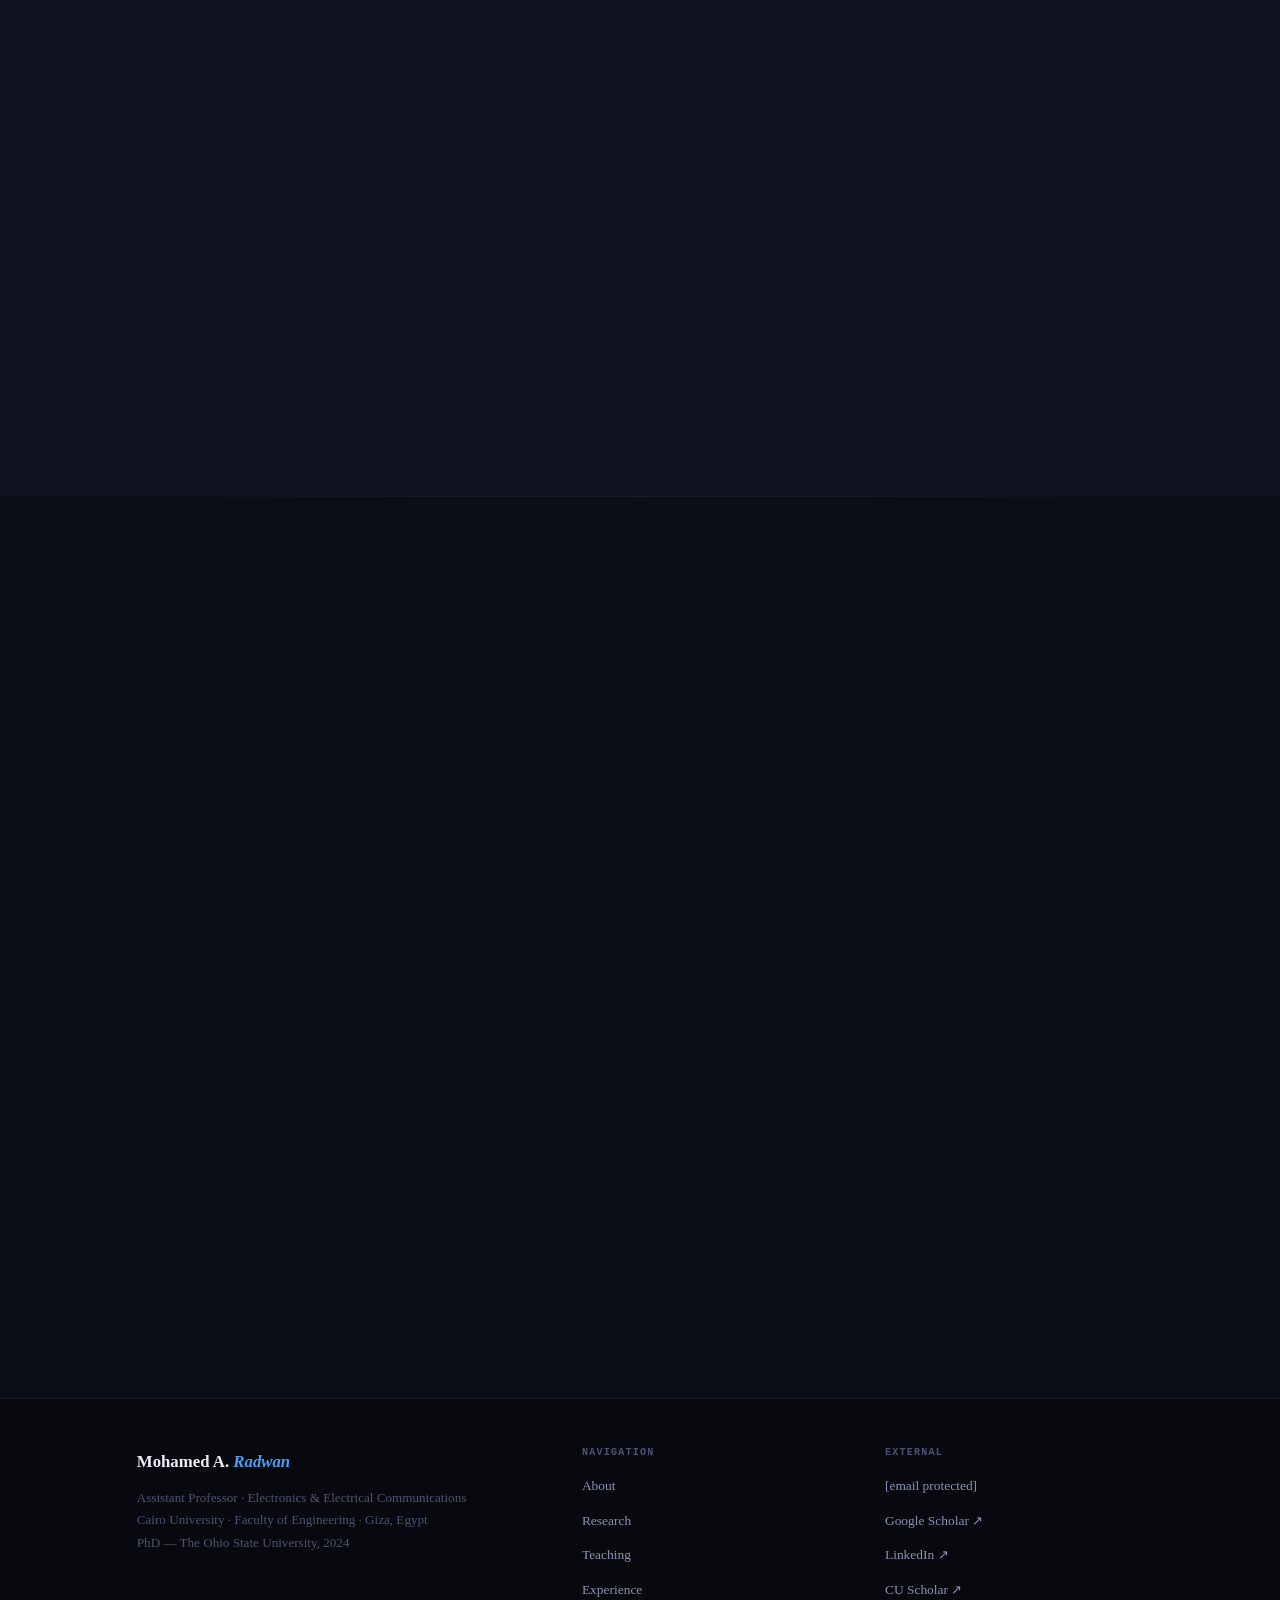
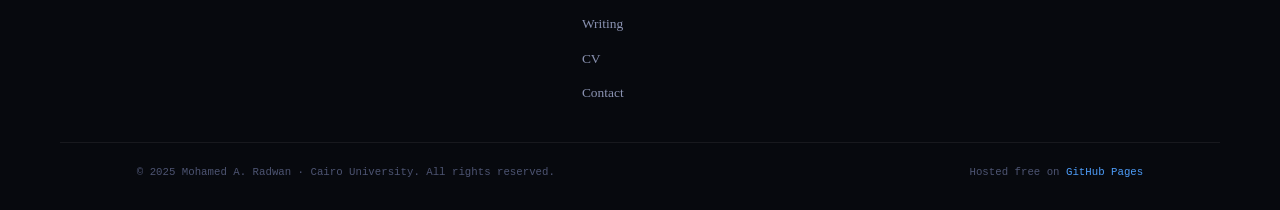
==== commit 879b9299: "Add files via upload" ====
--- a/index.html
+++ b/index.html
@@ -1,899 +1,878 @@
 <!DOCTYPE html>
 <html lang="en">
 <head>
-  <meta charset="UTF-8"/>
-  <meta name="viewport" content="width=device-width, initial-scale=1.0"/>
-  <meta name="description" content="Mohamed A. Radwan — Assistant Professor, Cairo University. PhD from The Ohio State University. Research: High-Speed I/O, SerDes, DFE, Power Management ICs."/>
-  <meta property="og:title" content="Mohamed A. Radwan | Assistant Professor, Cairo University"/>
-  <meta property="og:description" content="PhD, The Ohio State University · High-Speed I/O · Power Management · IC Design"/>
-  <title>Mohamed A. Radwan — Assistant Professor, Cairo University</title>
-  <link rel="stylesheet" href="css/style.css"/>
+<meta charset="UTF-8"/>
+<meta name="viewport" content="width=device-width,initial-scale=1.0"/>
+<meta name="description" content="Mohamed A. Radwan — Assistant Professor, Cairo University. PhD OSU 2024. High-Speed I/O, SerDes, DFE, Power Management ICs."/>
+<title>Mohamed A. Radwan | Assistant Professor, Cairo University</title>
+<style>
+/* ─────────────────────────────────────────
+   RESET & ROOT
+───────────────────────────────────────── */
+*,*::before,*::after{margin:0;padding:0;box-sizing:border-box}
+html{scroll-behavior:smooth}
+body{
+  font-family:'Lora',Georgia,'Times New Roman',serif;
+  background:#07090e;color:#eceef6;
+  line-height:1.76;overflow-x:hidden;font-size:16px;
+}
+::selection{background:rgba(77,156,248,.28)}
+::-webkit-scrollbar{width:4px}
+::-webkit-scrollbar-track{background:#07090e}
+::-webkit-scrollbar-thumb{background:#1a2036;border-radius:2px}
+::-webkit-scrollbar-thumb:hover{background:#4d9cf8}
+a{color:inherit;text-decoration:none}
+
+/* ─────────────────────────────────────────
+   DESIGN TOKENS
+───────────────────────────────────────── */
+:root{
+  --void:#07090e;   --deep:#0b0e17;  --layer:#0f1320;
+  --surf:#141828;   --raise:#1a2036; --lift:#20273f;
+  --ink:#eceef6;    --ink2:#8b93b2;  --ink3:#4d5472;
+  --blue:#4d9cf8;   --blue-a:rgba(77,156,248,.12); --blue-g:rgba(77,156,248,.24);
+  --cyan:#35d4f0;   --cyan-a:rgba(53,212,240,.1);
+  --gold:#e0a835;   --gold-a:rgba(224,168,53,.1);
+  --green:#35c98a;  --vio:#9d7ae8;   --red:#e05858;
+  --border:rgba(255,255,255,.065);
+  --border-b:rgba(77,156,248,.22);
+  --border-g:rgba(210,158,50,.25);
+  --fd:'Georgia','Times New Roman',serif;
+  --fb:Georgia,'Times New Roman',serif;
+  --fm:'Courier New',Courier,monospace;
+  --nav:64px; --max:1160px; --gx:6%;
+  --ease:cubic-bezier(.22,1,.36,1);
+}
+
+/* ─────────────────────────────────────────
+   LAYOUT
+───────────────────────────────────────── */
+.wrap{max-width:var(--max);margin:0 auto;padding:0 var(--gx)}
+section{padding:6.5rem 0;position:relative;z-index:1}
+section+section::before{content:'';display:block;position:absolute;top:0;left:5%;right:5%;height:1px;background:linear-gradient(90deg,transparent,var(--border),transparent)}
+#hero    {background:var(--void)}
+#about   {background:var(--layer)}
+#pubs    {background:var(--deep)}
+#teaching{background:var(--layer)}
+#industry{background:var(--deep)}
+#writing {background:var(--void)}
+#cv      {background:var(--layer)}
+#contact {background:var(--deep)}
+
+/* ─────────────────────────────────────────
+   ANIMATED BACKGROUND CANVAS
+───────────────────────────────────────── */
+#bgc{position:fixed;inset:0;z-index:0;pointer-events:none;opacity:.22}
+
+/* ─────────────────────────────────────────
+   TYPOGRAPHY UTILS
+───────────────────────────────────────── */
+h1,h2,h3,h4{font-family:var(--fd);line-height:1.1}
+h2{font-size:clamp(1.9rem,3vw,2.75rem);font-weight:700}
+h3{font-size:1.18rem;font-weight:700}
+
+.eyebrow{
+  font-family:var(--fm);font-size:.68rem;letter-spacing:.16em;
+  text-transform:uppercase;color:var(--blue);
+  display:flex;align-items:center;gap:.65rem;margin-bottom:.85rem;
+}
+.eyebrow::before{content:'';width:22px;height:1px;background:var(--blue);flex-shrink:0}
+
+.sec-head{margin-bottom:2.8rem}
+.sec-sub{font-size:.98rem;color:var(--ink2);margin-top:.5rem;max-width:510px;font-style:italic}
+
+/* ─────────────────────────────────────────
+   TAGS
+───────────────────────────────────────── */
+.tag{
+  display:inline-flex;align-items:center;
+  font-family:var(--fm);font-size:.63rem;letter-spacing:.05em;
+  padding:.17rem .55rem;border-radius:3px;
+  border:1px solid var(--border);color:var(--ink3);
+}
+.t-b{border-color:rgba(77,156,248,.3);color:var(--blue);background:var(--blue-a)}
+.t-c{border-color:rgba(53,212,240,.3);color:var(--cyan);background:var(--cyan-a)}
+.t-g{border-color:rgba(224,168,53,.3);color:var(--gold);background:var(--gold-a)}
+.t-n{border-color:rgba(53,201,138,.3);color:var(--green);background:rgba(53,201,138,.08)}
+.t-v{border-color:rgba(157,122,232,.3);color:var(--vio);background:rgba(157,122,232,.08)}
+
+/* ─────────────────────────────────────────
+   BUTTONS
+───────────────────────────────────────── */
+.btn{
+  display:inline-flex;align-items:center;gap:.5rem;
+  font-family:var(--fd);font-size:.78rem;font-weight:700;
+  letter-spacing:.07em;text-transform:uppercase;
+  padding:.7rem 1.6rem;border-radius:3px;
+  cursor:pointer;border:none;transition:all .22s var(--ease);
+}
+.btn .x{display:inline-block;transition:transform .2s}
+.btn:hover .x{transform:translateX(3px)}
+.btn-blue{background:var(--blue);color:#fff;box-shadow:0 0 22px var(--blue-g)}
+.btn-blue:hover{background:#3a8de0;transform:translateY(-1px);box-shadow:0 0 34px var(--blue-g)}
+.btn-out{background:transparent;color:var(--ink);border:1.5px solid var(--border)}
+.btn-out:hover{border-color:var(--blue);color:var(--blue)}
+.btn-sm{padding:.46rem 1rem;font-size:.72rem}
+
+/* ─────────────────────────────────────────
+   NAVIGATION
+───────────────────────────────────────── */
+.nav{
+  position:fixed;top:0;left:0;width:100%;height:var(--nav);z-index:1000;
+  background:rgba(7,9,14,.8);backdrop-filter:blur(20px) saturate(160%);
+  border-bottom:1px solid var(--border);transition:background .3s,box-shadow .3s;
+}
+.nav.scrolled{background:rgba(7,9,14,.97);box-shadow:0 4px 40px rgba(0,0,0,.55)}
+.nav-inner{
+  height:100%;display:flex;align-items:center;justify-content:space-between;
+  max-width:var(--max);margin:0 auto;padding:0 var(--gx);gap:1rem;
+}
+
+/* Brand */
+.brand{display:flex;align-items:center;gap:.55rem;font-family:var(--fd);font-size:.95rem;font-weight:700;flex-shrink:0}
+.brand-dot{width:8px;height:8px;border-radius:50%;background:var(--blue);box-shadow:0 0 8px var(--blue);animation:blink 2.8s ease-in-out infinite}
+@keyframes blink{0%,100%{opacity:1;box-shadow:0 0 8px var(--blue)}50%{opacity:.4;box-shadow:0 0 18px var(--cyan)}}
+.brand em{color:var(--blue);font-style:italic}
+
+/* Links */
+.nav-links{display:flex;align-items:center;list-style:none;gap:.1rem;flex:1;justify-content:center}
+.nav-item{position:relative}
+.nav-link{
+  display:flex;align-items:center;gap:.25rem;
+  padding:.4rem .78rem;border-radius:5px;
+  font-family:var(--fd);font-size:.74rem;font-weight:700;
+  letter-spacing:.055em;text-transform:uppercase;
+  color:var(--ink2);cursor:pointer;
+  transition:color .18s,background .18s;white-space:nowrap;
+}
+.nav-link:hover,.nav-link.active{color:var(--blue);background:var(--blue-a)}
+.caret{font-size:.5rem;opacity:.6;display:inline-block;transition:transform .22s,opacity .22s}
+.nav-item:hover>.nav-link .caret{transform:rotate(180deg);opacity:1}
+
+/* Dropdown */
+.drop{
+  position:absolute;top:calc(100% + 10px);left:50%;
+  transform:translateX(-50%) translateY(-8px);
+  min-width:248px;background:var(--surf);
+  border:1px solid var(--border-b);border-radius:10px;
+  padding:.5rem;opacity:0;visibility:hidden;pointer-events:none;
+  transition:opacity .2s var(--ease),transform .2s var(--ease),visibility .2s;
+  box-shadow:0 20px 56px rgba(0,0,0,.55);z-index:200;
+}
+.drop::before{
+  content:'';position:absolute;top:-5.5px;left:50%;
+  transform:translateX(-50%) rotate(45deg);
+  width:10px;height:10px;background:var(--surf);
+  border-left:1px solid var(--border-b);border-top:1px solid var(--border-b);
+}
+.nav-item:hover .drop,.nav-item:focus-within .drop{
+  opacity:1;visibility:visible;pointer-events:all;
+  transform:translateX(-50%) translateY(0);
+}
+.drop-item{
+  display:flex;align-items:center;gap:.8rem;
+  padding:.62rem .86rem;border-radius:6px;
+  color:var(--ink2);transition:background .15s,color .15s;cursor:pointer;
+}
+.drop-item:hover{background:var(--blue-a);color:var(--blue)}
+.drop-item:hover .di-icon{border-color:var(--blue)}
+.di-icon{
+  width:32px;height:32px;border-radius:6px;
+  background:var(--raise);border:1px solid var(--border);
+  display:flex;align-items:center;justify-content:center;
+  font-size:.85rem;flex-shrink:0;transition:border-color .15s;
+}
+.di-text strong{display:block;font-family:var(--fd);font-size:.78rem;font-weight:600;color:var(--ink)}
+.di-text span{font-size:.66rem;color:var(--ink3);font-family:var(--fm)}
+.drop-sep{height:1px;background:var(--border);margin:.3rem 0}
+
+/* Nav end */
+.nav-end{display:flex;align-items:center;gap:.6rem;flex-shrink:0}
+.nav-cta{
+  font-family:var(--fd);font-size:.72rem;font-weight:700;
+  letter-spacing:.06em;text-transform:uppercase;
+  padding:.4rem 1rem;border-radius:4px;
+  background:var(--blue);color:#fff;
+  box-shadow:0 0 14px var(--blue-g);
+  transition:background .2s,transform .2s;
+}
+.nav-cta:hover{background:#3a8de0;transform:translateY(-1px)}
+
+/* Hamburger */
+.ham{display:none;flex-direction:column;gap:5px;cursor:pointer;padding:7px;background:none;border:none}
+.ham span{display:block;width:22px;height:1.5px;background:var(--ink);border-radius:1px;transition:all .28s var(--ease)}
+.ham.open span:nth-child(1){transform:rotate(45deg) translate(4.5px,4.5px)}
+.ham.open span:nth-child(2){opacity:0;transform:scaleX(0)}
+.ham.open span:nth-child(3){transform:rotate(-45deg) translate(4.5px,-4.5px)}
+
+/* Mobile nav */
+.mob-nav{
+  position:fixed;inset:0;top:var(--nav);
+  background:rgba(7,9,14,.98);backdrop-filter:blur(20px);
+  z-index:999;padding:2.5rem var(--gx);
+  transform:translateX(100%);transition:transform .38s var(--ease);
+  overflow-y:auto;
+}
+.mob-nav.open{transform:translateX(0)}
+.mob-sect{border-bottom:1px solid var(--border);padding:.85rem 0}
+.mob-title{font-family:var(--fd);font-size:1.4rem;font-weight:700;color:var(--ink);display:block;margin-bottom:.45rem;transition:color .18s}
+.mob-title:hover{color:var(--blue)}
+.mob-subs{display:flex;flex-wrap:wrap;gap:.4rem}
+.mob-subs a{font-family:var(--fm);font-size:.68rem;color:var(--ink2);padding:.2rem .58rem;border:1px solid var(--border);border-radius:3px;transition:all .15s}
+.mob-subs a:hover{border-color:var(--blue);color:var(--blue)}
+
+/* ─────────────────────────────────────────
+   HERO
+───────────────────────────────────────── */
+#hero{
+  min-height:100vh;padding-top:var(--nav);
+  display:grid;grid-template-columns:1.1fr .9fr;
+  align-items:center;overflow:hidden;
+}
+#hero::before{
+  content:'';position:absolute;right:-5%;top:5%;
+  width:55vw;height:75vh;pointer-events:none;z-index:0;
+  background:radial-gradient(ellipse at 60% 50%,rgba(77,156,248,.07) 0%,transparent 65%);
+}
+
+.hero-left{padding:5% var(--gx);position:relative;z-index:2;display:flex;flex-direction:column;justify-content:center}
+.hero-kicker{
+  font-family:var(--fm);font-size:.68rem;letter-spacing:.15em;
+  text-transform:uppercase;color:var(--blue);
+  display:flex;align-items:center;gap:.75rem;margin-bottom:1.65rem;
+}
+.hero-kicker::before{content:'';width:26px;height:1px;background:var(--blue);flex-shrink:0}
+
+.hero-name{
+  font-family:var(--fd);font-weight:800;
+  font-size:clamp(2.9rem,5.5vw,5.7rem);
+  line-height:1.0;letter-spacing:-.025em;margin-bottom:.55rem;
+}
+.name-1{display:block;color:var(--ink)}
+.name-2{display:block;color:var(--blue);font-style:italic}
+
+.hero-dept{font-family:var(--fm);font-size:.78rem;color:var(--ink2);letter-spacing:.04em;margin-bottom:1.75rem}
+.hero-dept .sep{opacity:.35;margin:0 .5rem}
+
+.hero-bio{
+  font-size:1.01rem;line-height:1.88;
+  color:rgba(236,238,246,.72);
+  max-width:480px;margin-bottom:2.2rem;
+  border-left:2px solid var(--blue);
+  padding-left:1.15rem;font-style:italic;
+}
+
+.hero-chips{display:flex;flex-wrap:wrap;gap:.48rem;margin-bottom:2.3rem}
+.hero-btns{display:flex;gap:1rem;flex-wrap:wrap}
+
+/* Hero right panel */
+.hero-right{position:relative;z-index:2;display:flex;align-items:center;justify-content:center;padding:4rem 2rem}
+.profile-shell{position:relative;width:305px}
+
+.profile-wrap{width:252px;height:252px;position:relative;margin:0 auto 1.85rem}
+.profile-circle{
+  width:100%;height:100%;border-radius:50%;
+  background:var(--surf);border:1.5px solid var(--border-b);
+  overflow:hidden;display:flex;align-items:center;justify-content:center;
+  position:relative;z-index:2;
+}
+.profile-circle img{width:100%;height:100%;object-fit:cover}
+.ph-inner{display:flex;flex-direction:column;align-items:center;text-align:center;gap:.5rem;padding:1.5rem}
+.ph-icon{font-size:3.4rem;opacity:.16}
+.ph-inner p{font-size:.62rem;color:var(--ink3);font-family:var(--fm);line-height:1.5}
+
+/* orbital rings */
+.ring{position:absolute;border-radius:50%;top:50%;left:50%;transform:translate(-50%,-50%);border:1px dashed}
+.ring-1{width:calc(100% + 34px);height:calc(100% + 34px);border-color:rgba(77,156,248,.18);animation:spin-cw 22s linear infinite}
+.ring-2{width:calc(100% + 66px);height:calc(100% + 66px);border-color:rgba(53,212,240,.07);animation:spin-ccw 35s linear infinite}
+@keyframes spin-cw{to{transform:translate(-50%,-50%) rotate(360deg)}}
+@keyframes spin-ccw{to{transform:translate(-50%,-50%) rotate(-360deg)}}
+
+.orb{position:absolute;width:9px;height:9px;border-radius:50%;top:50%;left:50%}
+.orb-1{background:var(--blue);box-shadow:0 0 10px var(--blue);animation:orbit1 7s linear infinite}
+.orb-2{background:var(--cyan);box-shadow:0 0 10px var(--cyan);animation:orbit1 7s linear infinite reverse;animation-delay:-3.5s}
+@keyframes orbit1{
+  from{transform:translate(-50%,-50%) rotate(0deg) translateX(144px) rotate(0deg)}
+  to{transform:translate(-50%,-50%) rotate(360deg) translateX(144px) rotate(-360deg)}
+}
+
+/* info cards */
+.info-cards{display:flex;flex-direction:column;gap:.58rem}
+.info-card{background:var(--raise);border:1px solid var(--border);border-radius:7px;padding:.7rem .95rem;display:flex;align-items:center;gap:.76rem;transition:border-color .2s}
+.info-card:hover{border-color:var(--blue)}
+.ic-ico{font-size:.95rem;flex-shrink:0}
+.ic-body strong{display:block;font-family:var(--fd);font-size:.82rem;font-weight:600}
+.ic-body span{font-size:.68rem;color:var(--ink2);font-family:var(--fm)}
+.ic-body a{color:var(--blue)}
+.ic-body a:hover{text-decoration:underline}
+
+/* stat row */
+.stat-row{display:flex;gap:.58rem;margin-top:.58rem}
+.stat-box{flex:1;background:var(--surf);border:1px solid var(--border);border-radius:6px;padding:.62rem .5rem;text-align:center}
+.stat-n{font-family:var(--fd);font-size:1.45rem;font-weight:800;color:var(--blue);line-height:1}
+.stat-l{font-family:var(--fm);font-size:.57rem;color:var(--ink3);letter-spacing:.07em;margin-top:.2rem}
+
+/* scroll cue */
+.scroll-cue{position:absolute;bottom:2.2rem;left:50%;transform:translateX(-50%);display:flex;flex-direction:column;align-items:center;gap:.4rem;color:var(--ink3);font-family:var(--fm);font-size:.6rem;letter-spacing:.12em;text-transform:uppercase;z-index:2}
+.scroll-line{width:1px;height:36px;background:linear-gradient(var(--blue),transparent);animation:drop-line 2.2s ease-in-out infinite}
+@keyframes drop-line{0%,100%{transform:scaleY(1);opacity:1}50%{transform:scaleY(.35);opacity:.2}}
+
+/* ─────────────────────────────────────────
+   ABOUT
+───────────────────────────────────────── */
+.about-grid{display:grid;grid-template-columns:1.25fr .75fr;gap:4.5rem;align-items:start}
+.about-lead{font-size:1.08rem;line-height:1.85;color:rgba(236,238,246,.88);margin-bottom:1.2rem}
+.about-body p{color:var(--ink2);line-height:1.88;margin-bottom:.95rem}
+.about-body p strong{color:var(--ink)}
+.pillars-label{font-family:var(--fm);font-size:.66rem;letter-spacing:.13em;text-transform:uppercase;color:var(--ink3);margin:1.9rem 0 .8rem}
+.pillars{display:grid;grid-template-columns:1fr 1fr;gap:.55rem}
+.pillar{display:flex;align-items:flex-start;gap:.6rem;background:var(--surf);border:1px solid var(--border);border-radius:6px;padding:.76rem .9rem;transition:border-color .2s,background .2s}
+.pillar:hover{border-color:var(--blue);background:var(--raise)}
+.p-dot{width:7px;height:7px;border-radius:50%;flex-shrink:0;margin-top:.42rem}
+.p-text{font-family:var(--fd);font-size:.81rem;font-weight:500}
+
+/* detail card sidebar */
+.d-card{background:var(--surf);border:1px solid var(--border);border-radius:9px;overflow:hidden;margin-bottom:.88rem}
+.d-head{background:var(--raise);padding:.6rem 1rem;font-family:var(--fm);font-size:.63rem;letter-spacing:.1em;text-transform:uppercase;color:var(--ink3);border-bottom:1px solid var(--border)}
+.d-row{display:flex;align-items:center;gap:.72rem;padding:.66rem 1rem;border-bottom:1px solid var(--border)}
+.d-row:last-child{border-bottom:none}
+.d-ico{font-size:.86rem;flex-shrink:0}
+.d-txt strong{display:block;color:var(--ink);font-family:var(--fd);font-size:.83rem;font-weight:600}
+.d-txt small{color:var(--ink3);font-family:var(--fm);font-size:.67rem}
+.d-txt a{color:var(--blue)}
+.d-txt a:hover{text-decoration:underline}
+
+/* ─────────────────────────────────────────
+   PUBLICATIONS
+───────────────────────────────────────── */
+.pub-header{display:flex;align-items:flex-start;justify-content:space-between;flex-wrap:wrap;gap:1.4rem;margin-bottom:2.4rem}
+.pub-filters{display:flex;gap:.44rem;flex-wrap:wrap;margin-top:.44rem}
+.pf-btn{font-family:var(--fm);font-size:.67rem;letter-spacing:.06em;padding:.28rem .8rem;border-radius:100px;border:1px solid var(--border);background:transparent;color:var(--ink2);cursor:pointer;transition:all .18s}
+.pf-btn.on,.pf-btn:hover{border-color:var(--blue);color:var(--blue);background:var(--blue-a)}
+.scholar-link{font-family:var(--fm);font-size:.67rem;color:var(--blue);display:flex;align-items:center;gap:.3rem;padding:.3rem .7rem;border:1px solid rgba(77,156,248,.25);border-radius:4px;transition:background .15s;white-space:nowrap}
+.scholar-link:hover{background:var(--blue-a)}
+
+.pub-list{display:flex;flex-direction:column;gap:.95rem}
+.pub-card{background:var(--surf);border:1px solid var(--border);border-radius:9px;padding:1.6rem 1.8rem;display:grid;grid-template-columns:1fr auto;gap:1.4rem;align-items:start;position:relative;overflow:hidden;transition:border-color .25s,transform .25s,box-shadow .25s}
+.pub-card::before{content:'';position:absolute;left:0;top:0;bottom:0;width:3px;background:linear-gradient(180deg,var(--blue),var(--cyan));transform:scaleY(0);transform-origin:top;transition:transform .3s var(--ease)}
+.pub-card:hover{border-color:var(--border-b);transform:translateX(5px);box-shadow:0 8px 30px rgba(0,0,0,.3)}
+.pub-card:hover::before{transform:scaleY(1)}
+.pub-top{display:flex;align-items:center;gap:.48rem;margin-bottom:.5rem}
+.pub-yr{font-family:var(--fm);font-size:.64rem;background:var(--blue-a);color:var(--blue);padding:.15rem .5rem;border-radius:3px;letter-spacing:.06em}
+.pub-type{font-family:var(--fm);font-size:.62rem;padding:.13rem .42rem;border-radius:2px;letter-spacing:.04em}
+.pub-type.j{background:var(--cyan-a);color:var(--cyan);border:1px solid rgba(53,212,240,.2)}
+.pub-type.c{background:var(--gold-a);color:var(--gold);border:1px solid rgba(224,168,53,.2)}
+.pub-title{font-family:var(--fd);font-size:1.04rem;font-weight:700;line-height:1.3;margin-bottom:.35rem;color:var(--ink)}
+.pub-venue{font-size:.82rem;color:var(--ink2);font-style:italic;margin-bottom:.6rem}
+.pub-tags{display:flex;flex-wrap:wrap;gap:.37rem}
+.pub-actions{display:flex;flex-direction:column;gap:.44rem;align-items:flex-end}
+.pub-link{font-family:var(--fm);font-size:.67rem;color:var(--blue);border:1px solid rgba(77,156,248,.22);padding:.24rem .6rem;border-radius:3px;white-space:nowrap;transition:background .15s}
+.pub-link:hover{background:var(--blue-a)}
+
+/* ─────────────────────────────────────────
+   TEACHING
+───────────────────────────────────────── */
+.courses-grid{display:grid;grid-template-columns:repeat(auto-fit,minmax(268px,1fr));gap:1.1rem}
+.course-card{background:var(--surf);border:1px solid var(--border);border-radius:10px;padding:1.8rem;position:relative;overflow:hidden;transition:border-color .25s,transform .28s}
+.course-card::after{content:'';position:absolute;top:0;left:0;right:0;height:2.5px;background:linear-gradient(90deg,var(--blue),var(--cyan));transform:scaleX(0);transform-origin:left;transition:transform .38s var(--ease)}
+.course-card:hover{border-color:var(--border-b);transform:translateY(-4px)}
+.course-card:hover::after{transform:scaleX(1)}
+.course-code{font-family:var(--fm);font-size:.65rem;letter-spacing:.1em;color:var(--gold);margin-bottom:.5rem}
+.course-name{font-family:var(--fd);font-size:1.12rem;font-weight:700;margin-bottom:.6rem;line-height:1.25}
+.course-desc{font-size:.84rem;color:var(--ink2);line-height:1.7}
+.course-foot{display:flex;justify-content:space-between;align-items:center;margin-top:1.1rem;padding-top:.9rem;border-top:1px solid var(--border);font-family:var(--fm);font-size:.64rem;color:var(--ink3)}
+.lv-dot{width:6px;height:6px;border-radius:50%;display:inline-block;margin-right:.32rem}
+
+.sup-box{margin-top:2.2rem;background:var(--raise);border:1px solid var(--border);border-radius:8px;padding:1.65rem 1.85rem;display:flex;gap:1.4rem;align-items:flex-start}
+.sup-ico{font-size:1.7rem;flex-shrink:0}
+.sup-body p{font-size:.88rem;color:var(--ink2);line-height:1.75;margin-bottom:.9rem}
+
+/* ─────────────────────────────────────────
+   INDUSTRY / EXPERIENCE
+───────────────────────────────────────── */
+.exp-list{display:flex;flex-direction:column;gap:1rem}
+.exp-card{background:var(--surf);border:1px solid var(--border);border-radius:9px;padding:1.6rem 1.8rem;display:grid;grid-template-columns:50px 1fr;gap:1.25rem;align-items:start;transition:border-color .22s}
+.exp-card:hover{border-color:var(--border-b)}
+.exp-card.gold{border-color:var(--border-g)}
+.exp-card.gold:hover{border-color:var(--gold)}
+.exp-logo{width:42px;height:42px;border-radius:8px;background:var(--raise);border:1px solid var(--border);display:flex;align-items:center;justify-content:center;font-size:1.25rem;flex-shrink:0}
+.exp-role{font-family:var(--fd);font-size:1rem;font-weight:700;margin-bottom:.18rem}
+.exp-org{font-family:var(--fm);font-size:.7rem;color:var(--blue);margin-bottom:.14rem}
+.exp-period{font-family:var(--fm);font-size:.66rem;color:var(--ink3);margin-bottom:.58rem}
+.exp-desc{font-size:.86rem;color:var(--ink2);line-height:1.75}
+.exp-desc em{color:var(--ink);font-style:italic}
+.exp-tags{display:flex;flex-wrap:wrap;gap:.37rem;margin-top:.68rem}
+
+/* ─────────────────────────────────────────
+   WRITING
+───────────────────────────────────────── */
+.writing-grid{display:grid;grid-template-columns:repeat(auto-fit,minmax(278px,1fr));gap:1.1rem}
+.writing-card{background:var(--layer);border:1px solid var(--border);border-radius:10px;padding:1.8rem;display:flex;flex-direction:column;position:relative;overflow:hidden;transition:border-color .22s}
+.writing-card::before{content:'';position:absolute;inset:0;background:radial-gradient(circle at 15% 15%,rgba(77,156,248,.04),transparent 55%);pointer-events:none}
+.writing-card:hover{border-color:var(--border-b)}
+.w-cat{font-family:var(--fm);font-size:.64rem;letter-spacing:.1em;text-transform:uppercase;color:var(--ink3);margin-bottom:.7rem}
+.w-title{font-family:var(--fd);font-size:1.08rem;font-weight:700;line-height:1.32;margin-bottom:.7rem}
+.w-excerpt{font-size:.85rem;color:var(--ink2);line-height:1.75;flex:1;font-style:italic}
+.w-foot{display:flex;justify-content:space-between;align-items:center;margin-top:1.1rem;padding-top:.9rem;border-top:1px solid var(--border)}
+.w-date{font-family:var(--fm);font-size:.64rem;color:var(--ink3)}
+.w-read{font-family:var(--fm);font-size:.66rem;color:var(--blue)}
+.w-read:hover{text-decoration:underline}
+
+/* ─────────────────────────────────────────
+   CV
+───────────────────────────────────────── */
+.cv-cols{display:grid;grid-template-columns:1fr 1fr;gap:4rem}
+.cv-block{margin-bottom:2.5rem}
+.cv-block-title{font-family:var(--fm);font-size:.67rem;letter-spacing:.14em;text-transform:uppercase;color:var(--blue);margin-bottom:1.15rem;display:flex;align-items:center;gap:.58rem}
+.cv-block-title::after{content:'';flex:1;height:1px;background:var(--border)}
+.cv-entry{display:grid;grid-template-columns:82px 1fr;gap:.85rem;margin-bottom:1.2rem;position:relative}
+.cv-entry+.cv-entry::before{content:'';position:absolute;left:82px;top:-1.2rem;height:1.2rem;width:1px;background:var(--border)}
+.cv-yr{font-family:var(--fm);font-size:.66rem;color:var(--ink3);padding-top:.18rem}
+.cv-body{padding-left:.92rem;border-left:2px solid var(--border);transition:border-color .2s}
+.cv-body:hover{border-color:var(--blue)}
+.cv-body strong{font-family:var(--fd);font-size:.92rem;font-weight:600;display:block}
+.cv-body span{font-size:.8rem;color:var(--ink2)}
+.cv-body small{font-family:var(--fm);font-size:.67rem;color:var(--blue);display:block;margin-top:.18rem}
+.cv-skills{display:flex;flex-wrap:wrap;gap:.44rem;margin-top:.44rem}
+
+/* ─────────────────────────────────────────
+   CONTACT
+───────────────────────────────────────── */
+.contact-grid{display:grid;grid-template-columns:1fr 1.12fr;gap:4.5rem}
+.contact-intro{color:var(--ink2);line-height:1.85;margin-bottom:1.85rem}
+.contact-links{display:flex;flex-direction:column;gap:.56rem;margin-bottom:1.85rem}
+.c-link{display:flex;align-items:center;gap:.86rem;background:var(--surf);border:1px solid var(--border);border-radius:7px;padding:.76rem .92rem;transition:all .2s;color:var(--ink)}
+.c-link:hover{border-color:var(--blue);color:var(--blue);background:var(--raise)}
+.c-link:hover .c-ico{border-color:var(--blue)}
+.c-ico{width:31px;height:31px;border-radius:6px;background:var(--raise);border:1px solid var(--border);display:flex;align-items:center;justify-content:center;font-size:.85rem;flex-shrink:0;transition:border-color .2s}
+.c-info strong{display:block;font-family:var(--fd);font-size:.84rem;font-weight:600}
+.c-info small{font-family:var(--fm);font-size:.65rem;color:var(--ink3)}
+
+/* form */
+.cform{display:flex;flex-direction:column;gap:.86rem}
+.f-row{display:grid;grid-template-columns:1fr 1fr;gap:.86rem}
+.f-grp label{display:block;font-family:var(--fm);font-size:.63rem;letter-spacing:.07em;color:var(--ink3);margin-bottom:.34rem}
+.f-grp input,.f-grp textarea,.f-grp select{width:100%;background:var(--surf);border:1px solid var(--border);color:var(--ink);font-family:var(--fb);font-size:.87rem;padding:.74rem .9rem;border-radius:5px;outline:none;transition:border-color .2s,box-shadow .2s}
+.f-grp input:focus,.f-grp textarea:focus{border-color:var(--blue);box-shadow:0 0 0 3px var(--blue-a)}
+.f-grp textarea{min-height:118px;resize:vertical}
+.f-grp select option{background:var(--surf)}
+.f-note{font-family:var(--fm);font-size:.63rem;color:var(--ink3);text-align:center}
+.f-note a{color:var(--blue)}
+
+/* ─────────────────────────────────────────
+   FOOTER
+───────────────────────────────────────── */
+footer{background:var(--void);border-top:1px solid var(--border);padding:3rem 0 1.8rem}
+.footer-grid{max-width:var(--max);margin:0 auto;padding:0 var(--gx);display:grid;grid-template-columns:1.55fr 1fr 1fr;gap:2.8rem;margin-bottom:2.2rem}
+.f-brand{font-family:var(--fd);font-size:1.05rem;font-weight:700;margin-bottom:.65rem}
+.f-brand em{color:var(--blue);font-style:italic}
+.f-tag{font-size:.82rem;color:var(--ink3);line-height:1.7}
+.f-col h4{font-family:var(--fm);font-size:.63rem;letter-spacing:.12em;text-transform:uppercase;color:var(--ink3);margin-bottom:.82rem}
+.f-links{list-style:none;display:flex;flex-direction:column;gap:.4rem}
+.f-links a{font-size:.84rem;color:var(--ink2);transition:color .18s}
+.f-links a:hover{color:var(--blue)}
+.footer-bottom{max-width:var(--max);margin:0 auto;padding:1.25rem var(--gx) 0;border-top:1px solid var(--border);display:flex;justify-content:space-between;align-items:center;font-family:var(--fm);font-size:.67rem;color:var(--ink3);flex-wrap:wrap;gap:.45rem}
+.footer-bottom a{color:var(--blue)}
+
+/* ─────────────────────────────────────────
+   SCROLL REVEAL
+───────────────────────────────────────── */
+.rv{opacity:0;transform:translateY(28px);transition:opacity .7s var(--ease),transform .7s var(--ease)}
+.rv.in{opacity:1;transform:none}
+.d1{transition-delay:.1s}.d2{transition-delay:.2s}.d3{transition-delay:.3s}.d4{transition-delay:.4s}
+
+/* ─────────────────────────────────────────
+   RESPONSIVE
+───────────────────────────────────────── */
+@media(max-width:1040px){
+  :root{--gx:5%}
+  #hero{grid-template-columns:1fr}
+  .hero-right{display:none}
+  .about-grid{grid-template-columns:1fr;gap:2.5rem}
+  .pillars{grid-template-columns:1fr}
+  .cv-cols{grid-template-columns:1fr;gap:2rem}
+  .contact-grid{grid-template-columns:1fr;gap:2.5rem}
+  .footer-grid{grid-template-columns:1fr 1fr}
+}
+@media(max-width:760px){
+  :root{--gx:5%}
+  .nav-links,.nav-end{display:none}
+  .ham{display:flex}
+  #hero{padding:72px 0 4rem}
+  section{padding:4.8rem 0}
+  .f-row{grid-template-columns:1fr}
+  .footer-grid{grid-template-columns:1fr;gap:1.8rem}
+  .pub-card{grid-template-columns:1fr}
+  .pub-actions{flex-direction:row}
+  .exp-card{grid-template-columns:1fr}
+}
+</style>
 </head>
 <body>
 
-<canvas id="bg-canvas" aria-hidden="true"></canvas>
-
-<!-- ══════════════════════════════════════════
+<!-- animated canvas background -->
+<canvas id="bgc" aria-hidden="true"></canvas>
+
+<!-- ════════════════════════════════════
      NAVIGATION
-══════════════════════════════════════════ -->
-<nav class="nav" role="navigation" aria-label="Main">
-  <div class="nav-wrap">
-
-    <!-- Brand -->
-    <a href="#hero" class="nav-brand" aria-label="Home">
-      <span class="brand-pip" aria-hidden="true"></span>
-      <span class="brand-text">M. A. <em>Radwan</em></span>
+════════════════════════════════════ -->
+<nav class="nav" id="mainNav">
+  <div class="nav-inner">
+    <a href="#hero" class="brand">
+      <span class="brand-dot"></span>
+      <span>M. A. <em>Radwan</em></span>
     </a>
 
-    <!-- Desktop Menu -->
-    <ul class="nav-list" role="list">
-
-      <!-- About -->
+    <ul class="nav-links">
       <li class="nav-item">
-        <span class="nav-link" data-sec="about" tabindex="0" role="button" aria-haspopup="true">
-          About <span class="nav-caret" aria-hidden="true">▾</span>
-        </span>
-        <div class="dd" role="menu">
-          <a class="dd-item" href="#about" role="menuitem">
-            <div class="dd-icon-wrap">👤</div>
-            <div class="dd-text"><strong>Biography</strong><span>Research background</span></div>
-          </a>
-          <a class="dd-item" href="#industry" role="menuitem">
-            <div class="dd-icon-wrap">💼</div>
-            <div class="dd-text"><strong>Experience</strong><span>Industry &amp; academia</span></div>
-          </a>
-          <div class="dd-divider"></div>
-          <a class="dd-item" href="#cv" role="menuitem">
-            <div class="dd-icon-wrap">📄</div>
-            <div class="dd-text"><strong>Full CV</strong><span>Education &amp; positions</span></div>
-          </a>
+        <span class="nav-link" tabindex="0">About <span class="caret">▾</span></span>
+        <div class="drop">
+          <a class="drop-item" href="#about"><div class="di-icon">👤</div><div class="di-text"><strong>Biography</strong><span>Research background</span></div></a>
+          <a class="drop-item" href="#industry"><div class="di-icon">💼</div><div class="di-text"><strong>Experience</strong><span>Industry &amp; academia</span></div></a>
+          <div class="drop-sep"></div>
+          <a class="drop-item" href="#cv"><div class="di-icon">📄</div><div class="di-text"><strong>Full CV</strong><span>Education &amp; positions</span></div></a>
         </div>
       </li>
-
-      <!-- Research -->
       <li class="nav-item">
-        <span class="nav-link" data-sec="pubs" tabindex="0" role="button" aria-haspopup="true">
-          Research <span class="nav-caret" aria-hidden="true">▾</span>
-        </span>
-        <div class="dd" role="menu">
-          <a class="dd-item" href="#pubs" role="menuitem">
-            <div class="dd-icon-wrap">📰</div>
-            <div class="dd-text"><strong>Publications</strong><span>5 peer-reviewed papers</span></div>
-          </a>
-          <a class="dd-item" href="https://scholar.google.com/citations?user=4_8PPb0AAAAJ&hl=en" target="_blank" rel="noopener" role="menuitem">
-            <div class="dd-icon-wrap">🔬</div>
-            <div class="dd-text"><strong>Google Scholar</strong><span>Full citation record ↗</span></div>
-          </a>
-          <div class="dd-divider"></div>
-          <a class="dd-item" href="#writing" role="menuitem">
-            <div class="dd-icon-wrap">✍️</div>
-            <div class="dd-text"><strong>Writing &amp; Opinion</strong><span>Essays &amp; commentary</span></div>
-          </a>
+        <span class="nav-link" tabindex="0">Research <span class="caret">▾</span></span>
+        <div class="drop">
+          <a class="drop-item" href="#pubs"><div class="di-icon">📰</div><div class="di-text"><strong>Publications</strong><span>5 peer-reviewed papers</span></div></a>
+          <a class="drop-item" href="https://scholar.google.com/citations?user=4_8PPb0AAAAJ&hl=en" target="_blank"><div class="di-icon">🔬</div><div class="di-text"><strong>Google Scholar</strong><span>Full citation record ↗</span></div></a>
+          <div class="drop-sep"></div>
+          <a class="drop-item" href="#writing"><div class="di-icon">✍️</div><div class="di-text"><strong>Writing &amp; Opinion</strong><span>Essays &amp; commentary</span></div></a>
         </div>
       </li>
-
-      <!-- Teaching -->
       <li class="nav-item">
-        <span class="nav-link" data-sec="teaching" tabindex="0" role="button" aria-haspopup="true">
-          Teaching <span class="nav-caret" aria-hidden="true">▾</span>
-        </span>
-        <div class="dd" role="menu">
-          <a class="dd-item" href="#teaching" role="menuitem">
-            <div class="dd-icon-wrap">🎓</div>
-            <div class="dd-text"><strong>Courses</strong><span>Undergraduate &amp; graduate</span></div>
-          </a>
-          <a class="dd-item" href="#teaching" role="menuitem">
-            <div class="dd-icon-wrap">👥</div>
-            <div class="dd-text"><strong>Supervision</strong><span>MSc &amp; PhD students</span></div>
-          </a>
+        <span class="nav-link" tabindex="0">Teaching <span class="caret">▾</span></span>
+        <div class="drop">
+          <a class="drop-item" href="#teaching"><div class="di-icon">🎓</div><div class="di-text"><strong>Courses</strong><span>UG &amp; graduate</span></div></a>
+          <a class="drop-item" href="#teaching"><div class="di-icon">👥</div><div class="di-text"><strong>Supervision</strong><span>MSc &amp; PhD students</span></div></a>
         </div>
       </li>
-
-      <li class="nav-item">
-        <a class="nav-link" data-sec="writing" href="#writing">Writing</a>
-      </li>
-
-      <li class="nav-item">
-        <a class="nav-link" data-sec="contact" href="#contact">Contact</a>
-      </li>
-
+      <li class="nav-item"><a class="nav-link" href="#writing">Writing</a></li>
+      <li class="nav-item"><a class="nav-link" href="#contact">Contact</a></li>
     </ul>
 
-    <!-- CTA -->
     <div class="nav-end">
-      <a href="https://www.linkedin.com/in/mohamed-a-radwan-8b4334270" target="_blank" rel="noopener" class="nav-contact-btn">
-        LinkedIn ↗
-      </a>
-    </div>
-
-    <!-- Hamburger -->
-    <button class="hamburger" aria-label="Toggle menu" aria-expanded="false">
-      <span></span><span></span><span></span>
-    </button>
+      <a href="https://www.linkedin.com/in/mohamed-a-radwan-8b4334270" target="_blank" class="nav-cta">LinkedIn ↗</a>
+    </div>
+    <button class="ham" id="hamBtn" aria-label="Menu"><span></span><span></span><span></span></button>
   </div>
 </nav>
 
-<!-- Mobile Nav -->
-<div class="mobile-nav" role="dialog" aria-modal="true" aria-label="Mobile navigation">
-  <div class="mob-item">
-    <a class="mob-link" href="#about">About</a>
-    <div class="mob-subs">
-      <a href="#about">Biography</a>
-      <a href="#industry">Experience</a>
-      <a href="#cv">CV</a>
-    </div>
-  </div>
-  <div class="mob-item">
-    <a class="mob-link" href="#pubs">Research</a>
-    <div class="mob-subs">
-      <a href="#pubs">Publications</a>
-      <a href="https://scholar.google.com/citations?user=4_8PPb0AAAAJ&hl=en" target="_blank">Google Scholar ↗</a>
-      <a href="#writing">Writing</a>
-    </div>
-  </div>
-  <div class="mob-item">
-    <a class="mob-link" href="#teaching">Teaching</a>
-    <div class="mob-subs">
-      <a href="#teaching">Courses</a>
-      <a href="#teaching">Supervision</a>
-    </div>
-  </div>
-  <div class="mob-item">
-    <a class="mob-link" href="#contact">Contact</a>
-    <div class="mob-subs">
-      <a href="mailto:mradwan@cu.edu.eg">mradwan@cu.edu.eg</a>
-      <a href="https://www.linkedin.com/in/mohamed-a-radwan-8b4334270" target="_blank">LinkedIn ↗</a>
-    </div>
-  </div>
+<div class="mob-nav" id="mobNav">
+  <div class="mob-sect"><a class="mob-title" href="#about">About</a><div class="mob-subs"><a href="#about">Biography</a><a href="#industry">Experience</a><a href="#cv">CV</a></div></div>
+  <div class="mob-sect"><a class="mob-title" href="#pubs">Research</a><div class="mob-subs"><a href="#pubs">Publications</a><a href="https://scholar.google.com/citations?user=4_8PPb0AAAAJ&hl=en" target="_blank">Scholar ↗</a><a href="#writing">Writing</a></div></div>
+  <div class="mob-sect"><a class="mob-title" href="#teaching">Teaching</a><div class="mob-subs"><a href="#teaching">Courses</a><a href="#teaching">Supervision</a></div></div>
+  <div class="mob-sect"><a class="mob-title" href="#contact">Contact</a><div class="mob-subs"><a href="/cdn-cgi/l/email-protection#86ebf4e7e2f1e7e8c6e5f3a8e3e2f3a8e3e1"><span class="__cf_email__" data-cfemail="f39e81929784929db39086dd969786dd9694">[email&#160;protected]</span></a><a href="https://www.linkedin.com/in/mohamed-a-radwan-8b4334270" target="_blank">LinkedIn ↗</a></div></div>
 </div>
 
-
-<!-- ══════════════════════════════════════════
+<!-- ════════════════════════════════════
      HERO
-══════════════════════════════════════════ -->
-<section id="hero" aria-label="Introduction">
+════════════════════════════════════ -->
+<section id="hero">
   <div class="hero-left wrap">
     <div class="hero-kicker">Assistant Professor · Cairo University · Faculty of Engineering</div>
     <h1 class="hero-name">
-      <span class="name-first">Mohamed A.</span>
-      <span class="name-last">Radwan</span>
+      <span class="name-1">Mohamed A.</span>
+      <span class="name-2">Radwan</span>
     </h1>
-    <p class="hero-dept">
-      Electronics &amp; Electrical Communications<span class="sep">·</span>PhD, The Ohio State University, 2024
-    </p>
-    <p class="hero-bio">
-      IC designer and educator specializing in high-speed wireline receivers, SerDes architectures, and power management circuits — from novel DFE structures at OSU to LDOs at Intel and DC-DC converters for NB-IoT.
-    </p>
+    <p class="hero-dept">Electronics &amp; Electrical Communications<span class="sep">·</span>PhD, The Ohio State University 2024</p>
+    <p class="hero-bio">IC designer and educator specializing in high-speed wireline receivers, SerDes, and power management — from novel DFE structures at OSU to LDOs at Intel Labs and DC-DC converters for NB-IoT.</p>
     <div class="hero-chips">
-      <span class="tag t-blue">High-Speed I/O</span>
-      <span class="tag t-blue">SerDes · DFE</span>
-      <span class="tag t-cyan">Power Management</span>
-      <span class="tag t-gold">Analog IC Design</span>
-      <span class="tag t-green">Mixed-Signal</span>
+      <span class="tag t-b">High-Speed I/O</span>
+      <span class="tag t-b">SerDes · DFE</span>
+      <span class="tag t-c">Power Management</span>
+      <span class="tag t-g">Analog IC Design</span>
+      <span class="tag t-n">Mixed-Signal</span>
       <span class="tag">PCB Design</span>
     </div>
     <div class="hero-btns">
-      <a href="#pubs" class="btn btn-blue">View Publications <span class="ico">→</span></a>
-      <a href="#contact" class="btn btn-outline">Contact Me <span class="ico">↗</span></a>
-    </div>
-  </div>
-
-  <!-- Hero right – only on desktop -->
+      <a href="#pubs" class="btn btn-blue">View Publications <span class="x">→</span></a>
+      <a href="#contact" class="btn btn-out">Contact Me <span class="x">↗</span></a>
+    </div>
+  </div>
+
   <div class="hero-right">
     <div class="profile-shell">
-      <!-- Photo circle with orbital rings -->
       <div class="profile-wrap">
         <div class="ring ring-1"></div>
         <div class="ring ring-2"></div>
         <div class="profile-circle">
-          <!-- Replace this div with: <img src="photo.jpg" alt="Mohamed A. Radwan"> -->
-          <div class="profile-placeholder">
-            <div class="ico">👤</div>
-            <p>Replace with your photo<br>using an &lt;img&gt; tag</p>
+          <!-- TO ADD PHOTO: replace the div below with <img src="photo.jpg" alt="Mohamed A. Radwan"/> -->
+          <div class="ph-inner">
+            <div class="ph-icon">👤</div>
+            <p>Add your photo<br>Replace with &lt;img&gt; tag</p>
           </div>
         </div>
-        <div class="orbit-dot orbit-dot-1"></div>
-        <div class="orbit-dot orbit-dot-2"></div>
-      </div>
-
-      <!-- Info cards -->
+        <div class="orb orb-1"></div>
+        <div class="orb orb-2"></div>
+      </div>
       <div class="info-cards">
-        <div class="info-card">
-          <div class="ic-ico">🏛</div>
-          <div class="ic-body">
-            <strong>Cairo University</strong>
-            <span>Faculty of Engineering · Giza, Egypt</span>
-          </div>
-        </div>
-        <div class="info-card">
-          <div class="ic-ico">🎓</div>
-          <div class="ic-body">
-            <strong>PhD — The Ohio State University</strong>
-            <span>Electrical &amp; Computer Engineering · 2024</span>
-          </div>
-        </div>
-        <div class="info-card">
-          <div class="ic-ico">✉️</div>
-          <div class="ic-body">
-            <strong><a href="mailto:mradwan@cu.edu.eg">mradwan@cu.edu.eg</a></strong>
-            <span>Cairo University email</span>
-          </div>
-        </div>
-      </div>
-
-      <!-- Stats -->
+        <div class="info-card"><div class="ic-ico">🏛</div><div class="ic-body"><strong>Cairo University</strong><span>Faculty of Engineering · Giza, Egypt</span></div></div>
+        <div class="info-card"><div class="ic-ico">🎓</div><div class="ic-body"><strong>PhD — The Ohio State University</strong><span>Electrical &amp; Computer Engineering · 2024</span></div></div>
+        <div class="info-card"><div class="ic-ico">✉️</div><div class="ic-body"><strong><a href="/cdn-cgi/l/email-protection#b8d5cad9dccfd9d6f8dbcd96dddccd96dddf"><span class="__cf_email__" data-cfemail="2f425d4e4b584e416f4c5a014a4b5a014a48">[email&#160;protected]</span></a></strong><span>University email</span></div></div>
+      </div>
       <div class="stat-row">
-        <div class="stat-box">
-          <div class="stat-n" data-count="5" data-suffix="">0</div>
-          <div class="stat-l">Publications</div>
-        </div>
-        <div class="stat-box">
-          <div class="stat-n" data-count="16" data-suffix="+">0</div>
-          <div class="stat-l">Citations</div>
-        </div>
-        <div class="stat-box">
-          <div class="stat-n" data-count="3" data-suffix="+ yrs">0</div>
-          <div class="stat-l">Industry Exp.</div>
-        </div>
-      </div>
-    </div>
-  </div>
-
-  <div class="scroll-cue" aria-hidden="true">
-    <div class="scroll-line"></div>
-    <span>Scroll</span>
-  </div>
+        <div class="stat-box"><div class="stat-n" data-count="5">0</div><div class="stat-l">Publications</div></div>
+        <div class="stat-box"><div class="stat-n" data-count="16" data-suf="+">0</div><div class="stat-l">Citations</div></div>
+        <div class="stat-box"><div class="stat-n" data-count="3" data-suf="+ yrs">0</div><div class="stat-l">Industry</div></div>
+      </div>
+    </div>
+  </div>
+  <div class="scroll-cue" aria-hidden="true"><div class="scroll-line"></div><span>Scroll</span></div>
 </section>
 
-
-<!-- ══════════════════════════════════════════
+<!-- ════════════════════════════════════
      ABOUT
-══════════════════════════════════════════ -->
-<section id="about" aria-labelledby="about-h">
+════════════════════════════════════ -->
+<section id="about">
   <div class="wrap">
     <div class="about-grid">
-      <!-- Main bio -->
-      <div class="r">
+      <div class="rv">
         <div class="sec-head">
           <div class="eyebrow">About</div>
-          <h2 id="about-h">Research &amp; <strong>Background</strong></h2>
+          <h2>Research &amp; <strong>Background</strong></h2>
           <p class="sec-sub">IC designer, educator, and PhD graduate of The Ohio State University.</p>
         </div>
-        <p class="about-lead">
-          I am an Assistant Professor in the Department of Electronics and Electrical Communications at Cairo University's Faculty of Engineering, where I joined in July 2025 after completing my PhD at The Ohio State University.
-        </p>
+        <p class="about-lead">I am an Assistant Professor in the Department of Electronics and Electrical Communications at Cairo University's Faculty of Engineering, where I joined in July 2025 after completing my PhD at The Ohio State University.</p>
         <div class="about-body">
-          <p>My doctoral research at OSU (2020–2024) focused on <strong>novel Decision Feedback Equalizer (DFE) structures for wireline receivers</strong>. I developed reconfigurable multi-stage, multi-standard PAM-N DFEs performing multi-tap speculation with linear (rather than exponential) hardware complexity — enabling high-speed I/O interfaces that are both fast and energy-proportional.</p>
-          <p>My MSc research at Cairo University (2017–2020) focused on <strong>power management IC design</strong> — specifically, a low-ripple hybrid DC-DC buck converter for NB-IoT applications. My BSc graduation project (2016) was a low-power programmable frequency divider for a sub-GHz integer PLL.</p>
-          <p>In industry, I interned at <strong>Intel Labs</strong> (Summer 2022), designing a scalable high-PSR capacitor-less mixed-mode LDO. Before returning to academia, I spent over three years as an IC Design Engineer at <strong>Vidatronic Inc.</strong>, developing power management IPs including reference circuits, LDOs, and DC-DC buck/boost converters.</p>
-        </div>
-
-        <div class="pillars-title">Primary Research Areas</div>
-        <div class="pillars-grid">
-          <div class="pillar"><div class="pillar-dot" style="background:var(--blue)"></div><div class="pillar-text">High-Speed Wireline Receivers &amp; SerDes</div></div>
-          <div class="pillar"><div class="pillar-dot" style="background:var(--cyan)"></div><div class="pillar-text">Decision Feedback Equalizers (DFE)</div></div>
-          <div class="pillar"><div class="pillar-dot" style="background:var(--gold)"></div><div class="pillar-text">Power Management ICs (LDO, DC-DC)</div></div>
-          <div class="pillar"><div class="pillar-dot" style="background:var(--green)"></div><div class="pillar-text">Mixed-Signal IC Design</div></div>
-          <div class="pillar"><div class="pillar-dot" style="background:var(--violet)"></div><div class="pillar-text">Signal Integrity &amp; Equalization</div></div>
-          <div class="pillar"><div class="pillar-dot" style="background:var(--red)"></div><div class="pillar-text">Clock &amp; Data Recovery (CDR)</div></div>
-        </div>
-      </div>
-
-      <!-- Sidebar -->
-      <div class="r d1">
-        <div class="detail-card">
-          <div class="dc-head">Contact &amp; Links</div>
-          <div class="dc-row">
-            <div class="dc-ico">🏛</div>
-            <div class="dc-txt"><strong>Cairo University</strong><small>Faculty of Engineering · Giza 12613, Egypt</small></div>
-          </div>
-          <div class="dc-row">
-            <div class="dc-ico">📧</div>
-            <div class="dc-txt"><strong><a href="mailto:mradwan@cu.edu.eg">mradwan@cu.edu.eg</a></strong><small>University email</small></div>
-          </div>
-          <div class="dc-row">
-            <div class="dc-ico">🎓</div>
-            <div class="dc-txt"><strong><a href="https://scholar.google.com/citations?user=4_8PPb0AAAAJ&hl=en" target="_blank">Google Scholar ↗</a></strong><small>Publications &amp; citations</small></div>
-          </div>
-          <div class="dc-row">
-            <div class="dc-ico">💼</div>
-            <div class="dc-txt"><strong><a href="https://www.linkedin.com/in/mohamed-a-radwan-8b4334270" target="_blank">LinkedIn ↗</a></strong><small>Professional network</small></div>
-          </div>
-          <div class="dc-row">
-            <div class="dc-ico">🏫</div>
-            <div class="dc-txt"><strong><a href="https://scholar.cu.edu.eg/?q=mradwan" target="_blank">CU Scholar Page ↗</a></strong><small>scholar.cu.edu.eg</small></div>
-          </div>
-        </div>
-
-        <div class="detail-card">
-          <div class="dc-head">Key Skills</div>
-          <div class="dc-row">
-            <div class="dc-ico">🔧</div>
-            <div class="dc-txt"><strong>Cadence Virtuoso</strong><small>Analog IC design &amp; simulation</small></div>
-          </div>
-          <div class="dc-row">
-            <div class="dc-ico">🖥️</div>
-            <div class="dc-txt"><strong>PCB Design</strong><small>Printed circuit board layout</small></div>
-          </div>
-          <div class="dc-row">
-            <div class="dc-ico">⚡</div>
-            <div class="dc-txt"><strong>Mixed-Signal IC Design</strong><small>Top skill · LinkedIn endorsed</small></div>
-          </div>
+          <p>My doctoral research at OSU (2020–2024) focused on <strong>novel Decision Feedback Equalizer (DFE) structures for wireline and optical receivers</strong>. I developed reconfigurable multi-stage PAM-N DFEs with multi-tap speculation at linear (not exponential) hardware complexity, enabling energy-proportional high-speed data transfer.</p>
+          <p>My MSc at Cairo University (2017–2020) covered <strong>power management IC design</strong> — specifically a low-ripple hybrid switched-capacitor DC-DC buck converter for NB-IoT. My BSc project (2016) was a low-power programmable frequency divider for a sub-GHz integer PLL.</p>
+          <p>In industry, I interned at <strong>Intel Labs</strong> (Summer 2022), designing a scalable high-PSR capacitor-less mixed-mode LDO. Before that, I spent 3+ years as an IC Design Engineer at <strong>Vidatronic Inc.</strong> developing production power management IPs: LDOs, reference circuits, and DC-DC converters.</p>
+        </div>
+        <div class="pillars-label">Primary Research Areas</div>
+        <div class="pillars">
+          <div class="pillar"><div class="p-dot" style="background:var(--blue)"></div><div class="p-text">High-Speed Wireline Receivers &amp; SerDes</div></div>
+          <div class="pillar"><div class="p-dot" style="background:var(--cyan)"></div><div class="p-text">Decision Feedback Equalizers (DFE)</div></div>
+          <div class="pillar"><div class="p-dot" style="background:var(--gold)"></div><div class="p-text">Power Management ICs (LDO, DC-DC)</div></div>
+          <div class="pillar"><div class="p-dot" style="background:var(--green)"></div><div class="p-text">Mixed-Signal IC Design</div></div>
+          <div class="pillar"><div class="p-dot" style="background:var(--vio)"></div><div class="p-text">Signal Integrity &amp; Equalization</div></div>
+          <div class="pillar"><div class="p-dot" style="background:var(--red)"></div><div class="p-text">Clock &amp; Data Recovery (CDR)</div></div>
+        </div>
+      </div>
+      <div class="rv d1">
+        <div class="d-card">
+          <div class="d-head">Contact &amp; Links</div>
+          <div class="d-row"><div class="d-ico">🏛</div><div class="d-txt"><strong>Cairo University</strong><small>Faculty of Engineering · Giza 12613, Egypt</small></div></div>
+          <div class="d-row"><div class="d-ico">📧</div><div class="d-txt"><strong><a href="/cdn-cgi/l/email-protection#caa7b8abaebdaba48aa9bfe4afaebfe4afad"><span class="__cf_email__" data-cfemail="046976656073656a4467712a6160712a6163">[email&#160;protected]</span></a></strong><small>University email</small></div></div>
+          <div class="d-row"><div class="d-ico">🎓</div><div class="d-txt"><strong><a href="https://scholar.google.com/citations?user=4_8PPb0AAAAJ&hl=en" target="_blank">Google Scholar ↗</a></strong><small>Publications &amp; citations</small></div></div>
+          <div class="d-row"><div class="d-ico">💼</div><div class="d-txt"><strong><a href="https://www.linkedin.com/in/mohamed-a-radwan-8b4334270" target="_blank">LinkedIn ↗</a></strong><small>Professional profile</small></div></div>
+          <div class="d-row"><div class="d-ico">🏫</div><div class="d-txt"><strong><a href="https://scholar.cu.edu.eg/?q=mradwan" target="_blank">CU Scholar Page ↗</a></strong><small>scholar.cu.edu.eg</small></div></div>
+        </div>
+        <div class="d-card">
+          <div class="d-head">Top Skills</div>
+          <div class="d-row"><div class="d-ico">🔧</div><div class="d-txt"><strong>Cadence Virtuoso</strong><small>Analog IC design &amp; simulation</small></div></div>
+          <div class="d-row"><div class="d-ico">🖥️</div><div class="d-txt"><strong>PCB Design</strong><small>Printed circuit board layout</small></div></div>
+          <div class="d-row"><div class="d-ico">⚡</div><div class="d-txt"><strong>Mixed-Signal IC Design</strong><small>Top LinkedIn endorsed skill</small></div></div>
         </div>
       </div>
     </div>
   </div>
 </section>
 
-
-<!-- ══════════════════════════════════════════
+<!-- ════════════════════════════════════
      PUBLICATIONS
-══════════════════════════════════════════ -->
-<section id="pubs" aria-labelledby="pubs-h">
+════════════════════════════════════ -->
+<section id="pubs">
   <div class="wrap">
-    <div class="pub-header r">
+    <div class="pub-header rv">
       <div>
         <div class="eyebrow">Scholarship</div>
-        <h2 id="pubs-h">Publications &amp; <strong>Research</strong></h2>
+        <h2>Publications &amp; <strong>Research</strong></h2>
         <p class="sec-sub">5 peer-reviewed papers on DFE, optical receivers, and power management.</p>
-        <div class="pub-filters" role="group" aria-label="Filter">
-          <button class="pf on" data-f="all">All</button>
-          <button class="pf" data-f="io">High-Speed I/O</button>
-          <button class="pf" data-f="optical">Optical Rx</button>
-          <button class="pf" data-f="power">Power Mgmt</button>
-        </div>
-      </div>
-      <a href="https://scholar.google.com/citations?user=4_8PPb0AAAAJ&hl=en" target="_blank" class="scholar-btn">
-        Full record on Google Scholar ↗
-      </a>
-    </div>
-
-    <div class="pub-grid">
-
-      <!-- Pub 1 -->
-      <div class="pub-card r" data-cat="io optical">
+        <div class="pub-filters">
+          <button class="pf-btn on" data-f="all">All</button>
+          <button class="pf-btn" data-f="io">High-Speed I/O</button>
+          <button class="pf-btn" data-f="opt">Optical Rx</button>
+          <button class="pf-btn" data-f="pow">Power Mgmt</button>
+        </div>
+      </div>
+      <a href="https://scholar.google.com/citations?user=4_8PPb0AAAAJ&hl=en" target="_blank" class="scholar-link">Full record on Google Scholar ↗</a>
+    </div>
+    <div class="pub-list">
+      <div class="pub-card rv" data-cat="io opt">
         <div>
-          <div class="pub-top">
-            <span class="pub-yr">2024</span>
-            <span class="pub-type j">Journal / Conference</span>
-          </div>
+          <div class="pub-top"><span class="pub-yr">2024</span><span class="pub-type j">Journal/Conf</span></div>
           <div class="pub-title">Multi-Stage Speculative PAM4 Decision Feedback Equalizer for Short-Reach Applications</div>
-          <div class="pub-venue">PhD Thesis Research · The Ohio State University</div>
-          <div class="pub-tags">
-            <span class="tag t-blue">PAM4</span>
-            <span class="tag t-blue">DFE</span>
-            <span class="tag t-blue">Multi-Tap Speculation</span>
-            <span class="tag t-cyan">Wireline Rx</span>
-            <span class="tag">Short-Reach</span>
-          </div>
-        </div>
-        <div class="pub-acts">
-          <a href="https://scholar.google.com/citations?user=4_8PPb0AAAAJ&hl=en" target="_blank" class="pub-link">↗ Scholar</a>
-        </div>
-      </div>
-
-      <!-- Pub 2 -->
-      <div class="pub-card r d1" data-cat="io optical">
+          <div class="pub-venue">PhD Research · The Ohio State University</div>
+          <div class="pub-tags"><span class="tag t-b">PAM4</span><span class="tag t-b">DFE</span><span class="tag t-b">Multi-Tap Speculation</span><span class="tag t-c">Wireline Rx</span></div>
+        </div>
+        <div class="pub-actions"><a href="https://scholar.google.com/citations?user=4_8PPb0AAAAJ&hl=en" target="_blank" class="pub-link">↗ Scholar</a></div>
+      </div>
+      <div class="pub-card rv d1" data-cat="io opt">
         <div>
-          <div class="pub-top">
-            <span class="pub-yr">2023</span>
-            <span class="pub-type j">Journal</span>
-          </div>
+          <div class="pub-top"><span class="pub-yr">2023</span><span class="pub-type j">Journal</span></div>
           <div class="pub-title">Hybrid Timing Error Detector for Baud-Rate Multilevel Clock and Data Recovery</div>
           <div class="pub-venue">IEEE Transactions on Circuits and Systems (or related IEEE venue)</div>
-          <div class="pub-tags">
-            <span class="tag t-blue">CDR</span>
-            <span class="tag t-blue">Baud-Rate</span>
-            <span class="tag t-cyan">PAM-N</span>
-            <span class="tag">Timing Error Detector</span>
-          </div>
-        </div>
-        <div class="pub-acts">
-          <a href="https://scholar.google.com/citations?user=4_8PPb0AAAAJ&hl=en" target="_blank" class="pub-link">↗ Scholar</a>
-        </div>
-      </div>
-
-      <!-- Pub 3 -->
-      <div class="pub-card r d2" data-cat="optical">
+          <div class="pub-tags"><span class="tag t-b">CDR</span><span class="tag t-b">Baud-Rate</span><span class="tag t-c">PAM-N</span><span class="tag">Timing Error Detector</span></div>
+        </div>
+        <div class="pub-actions"><a href="https://scholar.google.com/citations?user=4_8PPb0AAAAJ&hl=en" target="_blank" class="pub-link">↗ Scholar</a></div>
+      </div>
+      <div class="pub-card rv d2" data-cat="opt">
         <div>
-          <div class="pub-top">
-            <span class="pub-yr">2023</span>
-            <span class="pub-type c">Conference</span>
-          </div>
+          <div class="pub-top"><span class="pub-yr">2023</span><span class="pub-type c">Conference</span></div>
           <div class="pub-title">Characterization of Sub-Nyquist TIA with Equalization in Optical Receivers</div>
-          <div class="pub-venue">IEEE International Symposium on Circuits and Systems (ISCAS) or related venue</div>
-          <div class="pub-tags">
-            <span class="tag t-cyan">Optical Rx</span>
-            <span class="tag t-cyan">TIA</span>
-            <span class="tag t-blue">Equalization</span>
-            <span class="tag">Sub-Nyquist</span>
-          </div>
-        </div>
-        <div class="pub-acts">
-          <a href="https://scholar.google.com/citations?user=4_8PPb0AAAAJ&hl=en" target="_blank" class="pub-link">↗ Scholar</a>
-        </div>
-      </div>
-
-      <!-- Pub 4 -->
-      <div class="pub-card r" data-cat="optical io">
+          <div class="pub-venue">IEEE ISCAS or related venue</div>
+          <div class="pub-tags"><span class="tag t-c">Optical Rx</span><span class="tag t-c">TIA</span><span class="tag t-b">Equalization</span><span class="tag">Sub-Nyquist</span></div>
+        </div>
+        <div class="pub-actions"><a href="https://scholar.google.com/citations?user=4_8PPb0AAAAJ&hl=en" target="_blank" class="pub-link">↗ Scholar</a></div>
+      </div>
+      <div class="pub-card rv" data-cat="opt io">
         <div>
-          <div class="pub-top">
-            <span class="pub-yr">2022</span>
-            <span class="pub-type c">Conference</span>
-          </div>
+          <div class="pub-top"><span class="pub-yr">2022</span><span class="pub-type c">Conference</span></div>
           <div class="pub-title">Time-Based Optical Receiver Featuring a Linear Current-to-Time Conversion with Equalization</div>
-          <div class="pub-venue">IEEE Conference on Optical Fiber Communications or related venue</div>
-          <div class="pub-tags">
-            <span class="tag t-cyan">Optical Rx</span>
-            <span class="tag t-blue">Time-Based</span>
-            <span class="tag t-blue">Current-to-Time</span>
-            <span class="tag">Equalization</span>
-          </div>
-        </div>
-        <div class="pub-acts">
-          <a href="https://scholar.google.com/citations?user=4_8PPb0AAAAJ&hl=en" target="_blank" class="pub-link">↗ Scholar</a>
-        </div>
-      </div>
-
-      <!-- Pub 5 -->
-      <div class="pub-card r d1" data-cat="power">
+          <div class="pub-venue">IEEE Optical Fiber Communications or related venue</div>
+          <div class="pub-tags"><span class="tag t-c">Optical Rx</span><span class="tag t-b">Time-Based</span><span class="tag t-b">Current-to-Time</span><span class="tag">Equalization</span></div>
+        </div>
+        <div class="pub-actions"><a href="https://scholar.google.com/citations?user=4_8PPb0AAAAJ&hl=en" target="_blank" class="pub-link">↗ Scholar</a></div>
+      </div>
+      <div class="pub-card rv d1" data-cat="pow">
         <div>
-          <div class="pub-top">
-            <span class="pub-yr">2020</span>
-            <span class="pub-type j">Journal</span>
-          </div>
+          <div class="pub-top"><span class="pub-yr">2020</span><span class="pub-type j">Journal</span></div>
           <div class="pub-title">Dual-Loop Regulated Switched Capacitor DC-DC Converter</div>
-          <div class="pub-venue">MSc Thesis Research — Cairo University · NB-IoT Power Management</div>
-          <div class="pub-tags">
-            <span class="tag t-gold">DC-DC Converter</span>
-            <span class="tag t-gold">Switched Capacitor</span>
-            <span class="tag t-gold">NB-IoT</span>
-            <span class="tag">Dual-Loop</span>
-            <span class="tag">Low Ripple</span>
-          </div>
-        </div>
-        <div class="pub-acts">
-          <a href="https://scholar.google.com/citations?user=4_8PPb0AAAAJ&hl=en" target="_blank" class="pub-link">↗ Scholar</a>
-        </div>
-      </div>
-
-    </div>
-
-    <div style="text-align:center; margin-top:3rem" class="r">
-      <a href="https://scholar.google.com/citations?user=4_8PPb0AAAAJ&hl=en" target="_blank" class="btn btn-outline">
-        View All on Google Scholar <span class="ico">↗</span>
-      </a>
+          <div class="pub-venue">MSc Research · Cairo University · NB-IoT Power Management</div>
+          <div class="pub-tags"><span class="tag t-g">DC-DC</span><span class="tag t-g">Switched Capacitor</span><span class="tag t-g">NB-IoT</span><span class="tag">Dual-Loop</span></div>
+        </div>
+        <div class="pub-actions"><a href="https://scholar.google.com/citations?user=4_8PPb0AAAAJ&hl=en" target="_blank" class="pub-link">↗ Scholar</a></div>
+      </div>
+    </div>
+    <div style="text-align:center;margin-top:2.8rem" class="rv">
+      <a href="https://scholar.google.com/citations?user=4_8PPb0AAAAJ&hl=en" target="_blank" class="btn btn-out">View All on Google Scholar <span class="x">↗</span></a>
     </div>
   </div>
 </section>
 
-
-<!-- ══════════════════════════════════════════
+<!-- ════════════════════════════════════
      TEACHING
-══════════════════════════════════════════ -->
-<section id="teaching" aria-labelledby="teaching-h">
+════════════════════════════════════ -->
+<section id="teaching">
   <div class="wrap">
-    <div class="sec-head r">
-      <div class="eyebrow">Teaching</div>
-      <h2 id="teaching-h">Courses &amp; <strong>Supervision</strong></h2>
-      <p class="sec-sub">Undergraduate and graduate courses at Cairo University's Faculty of Engineering.</p>
-    </div>
+    <div class="sec-head rv"><div class="eyebrow">Teaching</div><h2>Courses &amp; <strong>Supervision</strong></h2><p class="sec-sub">Undergraduate and graduate courses at Cairo University's Faculty of Engineering.</p></div>
     <div class="courses-grid">
-      <div class="course-card r">
-        <div class="course-code">EEC 301 · UNDERGRADUATE · 3CR</div>
-        <div class="course-name">Electronics I</div>
-        <p class="course-desc">Fundamentals of electronic devices — p-n junctions, BJTs, FETs, biasing, small-signal models, and single-stage amplifier design. Lab sessions with SPICE simulation.</p>
-        <div class="course-foot">
-          <div class="course-level"><span class="level-dot" style="background:var(--gold)"></span>Undergraduate</div>
-          <span>Fall</span>
-        </div>
-      </div>
-      <div class="course-card r d1">
-        <div class="course-code">EEC 415 · UNDERGRADUATE · 3CR</div>
-        <div class="course-name">Analog Integrated Circuits</div>
-        <p class="course-desc">CMOS differential pairs, current mirrors, op-amps, comparators, bandgap references, and data converters. IC design methodology using Cadence Virtuoso.</p>
-        <div class="course-foot">
-          <div class="course-level"><span class="level-dot" style="background:var(--gold)"></span>Undergraduate</div>
-          <span>Spring</span>
-        </div>
-      </div>
-      <div class="course-card r d2">
-        <div class="course-code">EEC 501 · GRADUATE · 3CR</div>
-        <div class="course-name">High-Speed I/O Interface Design</div>
-        <p class="course-desc">SerDes architecture, channel modeling, CTLE/FFE/DFE equalization, CDR, jitter analysis, and signal integrity for 10–112 Gbps serial links. Based on doctoral research at OSU.</p>
-        <div class="course-foot">
-          <div class="course-level"><span class="level-dot" style="background:var(--blue)"></span>Graduate</div>
-          <span>Fall</span>
-        </div>
-      </div>
-      <div class="course-card r d3">
-        <div class="course-code">EEC 510 · GRADUATE · 3CR</div>
-        <div class="course-name">Power Management IC Design</div>
-        <p class="course-desc">LDO and switching regulators, DC-DC buck/boost/SEPIC topologies, control loop design, power integrity for IoT and SoC. Draws on Vidatronic and OSU-Intel LDO work.</p>
-        <div class="course-foot">
-          <div class="course-level"><span class="level-dot" style="background:var(--blue)"></span>Graduate</div>
-          <span>Spring</span>
-        </div>
-      </div>
-    </div>
-
-    <div class="sup-box r">
-      <div class="sup-icon">👥</div>
-      <div class="sup-body">
-        <h3 style="margin-bottom:0.5rem;">Graduate Supervision</h3>
-        <p>I actively supervise MSc and PhD students working on high-speed serial link design, analog IC design, and power management. If you are interested in graduate research, please reach out with your academic background and area of interest.</p>
-        <a href="#contact" class="btn btn-outline btn-sm">Enquire About Research →</a>
+      <div class="course-card rv"><div class="course-code">EEC 301 · UNDERGRADUATE · 3CR</div><div class="course-name">Electronics I</div><p class="course-desc">Fundamentals of electronic devices — p-n junctions, BJTs, FETs, biasing, small-signal models, and amplifier design. Lab sessions with SPICE simulation.</p><div class="course-foot"><div><span class="lv-dot" style="background:var(--gold)"></span>Undergraduate</div><span>Fall</span></div></div>
+      <div class="course-card rv d1"><div class="course-code">EEC 415 · UNDERGRADUATE · 3CR</div><div class="course-name">Analog Integrated Circuits</div><p class="course-desc">CMOS differential pairs, current mirrors, op-amps, comparators, bandgap references, and data converters. IC design with Cadence Virtuoso.</p><div class="course-foot"><div><span class="lv-dot" style="background:var(--gold)"></span>Undergraduate</div><span>Spring</span></div></div>
+      <div class="course-card rv d2"><div class="course-code">EEC 501 · GRADUATE · 3CR</div><div class="course-name">High-Speed I/O Interface Design</div><p class="course-desc">SerDes architecture, CTLE/FFE/DFE equalization, CDR, jitter, and signal integrity for 10–112 Gbps serial links. Directly informed by OSU doctoral research.</p><div class="course-foot"><div><span class="lv-dot" style="background:var(--blue)"></span>Graduate</div><span>Fall</span></div></div>
+      <div class="course-card rv d3"><div class="course-code">EEC 510 · GRADUATE · 3CR</div><div class="course-name">Power Management IC Design</div><p class="course-desc">LDO and switching regulators, DC-DC topologies, control loop design, and power integrity for IoT and SoC applications. Draws on Vidatronic and Intel LDO experience.</p><div class="course-foot"><div><span class="lv-dot" style="background:var(--blue)"></span>Graduate</div><span>Spring</span></div></div>
+    </div>
+    <div class="sup-box rv">
+      <div class="sup-ico">👥</div>
+      <div>
+        <h3 style="margin-bottom:.45rem">Graduate Supervision</h3>
+        <p class="sup-body p">I actively supervise MSc and PhD students in high-speed serial links, analog IC design, and power management. If you are interested in graduate research, please get in touch with your background and area of interest.</p>
+        <a href="#contact" class="btn btn-out btn-sm">Enquire About Research →</a>
       </div>
     </div>
   </div>
 </section>
 
-
-<!-- ══════════════════════════════════════════
+<!-- ════════════════════════════════════
      INDUSTRY EXPERIENCE
-══════════════════════════════════════════ -->
-<section id="industry" aria-labelledby="industry-h">
+════════════════════════════════════ -->
+<section id="industry">
   <div class="wrap">
-    <div class="sec-head r">
-      <div class="eyebrow">Career</div>
-      <h2 id="industry-h">Industry <strong>Experience</strong></h2>
-      <p class="sec-sub">Over 3 years designing production power management IPs — plus an internship at Intel Labs.</p>
-    </div>
-    <div class="exp-grid">
-
-      <!-- Cairo University -->
-      <div class="exp-card r">
-        <div class="exp-logo-wrap">🏛</div>
-        <div>
-          <div class="exp-role">Assistant Professor</div>
-          <div class="exp-org">Cairo University · Faculty of Engineering</div>
-          <div class="exp-period">July 2025 – Present · Giza, Egypt</div>
-          <p class="exp-desc">Teaching undergraduate and graduate courses in electronics and IC design. Conducting research in high-speed I/O and power management. Supervising MSc and PhD students.</p>
-          <div class="exp-tags">
-            <span class="tag t-blue">High-Speed I/O</span>
-            <span class="tag t-gold">Power Management</span>
-            <span class="tag">Teaching</span>
-            <span class="tag">Research</span>
-          </div>
-        </div>
-      </div>
-
-      <!-- OSU PhD -->
-      <div class="exp-card r d1">
-        <div class="exp-logo-wrap">🎓</div>
-        <div>
-          <div class="exp-role">PhD Candidate</div>
-          <div class="exp-org">The Ohio State University</div>
-          <div class="exp-period">August 2020 – December 2024 · Columbus, Ohio, USA</div>
-          <p class="exp-desc">Developed novel speculative DFE structures for optical and wireline receivers. Thesis: <em>"Novel Speculative Decision Feedback Equalizer Structures for Optical Receivers."</em> Reconfigurable multi-stage PAM-N DFE with multi-tap speculation at linear complexity for energy-proportional data transfer.</p>
-          <div class="exp-tags">
-            <span class="tag t-blue">DFE</span>
-            <span class="tag t-blue">PAM4</span>
-            <span class="tag t-cyan">Optical Rx</span>
-            <span class="tag">Wireline</span>
-            <span class="tag">CMOS</span>
-          </div>
-        </div>
-      </div>
-
-      <!-- Intel -->
-      <div class="exp-card highlight r d2">
-        <div class="exp-logo-wrap">🔵</div>
-        <div>
-          <div class="exp-role">Graduate Technical Intern</div>
-          <div class="exp-org">Intel Corporation · Intel Labs</div>
-          <div class="exp-period">May 2022 – August 2022 · Hillsboro, Oregon, USA</div>
-          <p class="exp-desc">Designed a scalable, high-PSR capacitor-less mixed-mode LDO voltage regulator. Work conducted within Intel Labs' advanced analog research division.</p>
-          <div class="exp-tags">
-            <span class="tag t-gold">LDO</span>
-            <span class="tag t-gold">High PSR</span>
-            <span class="tag t-gold">Capacitor-Less</span>
-            <span class="tag">Mixed-Mode</span>
-            <span class="tag">Intel Labs</span>
-          </div>
-        </div>
-      </div>
-
-      <!-- Vidatronic Senior -->
-      <div class="exp-card r">
-        <div class="exp-logo-wrap">⚡</div>
-        <div>
-          <div class="exp-role">Senior IC Design Engineer</div>
-          <div class="exp-org">Vidatronic, Inc.</div>
-          <div class="exp-period">March 2019 – July 2020 · Cairo, Egypt</div>
-          <p class="exp-desc">Developed production-ready power management IPs: reference circuits, LDOs, and DC-DC buck/boost converters shipped to clients worldwide.</p>
-          <div class="exp-tags">
-            <span class="tag t-gold">LDO</span>
-            <span class="tag t-gold">Buck Converter</span>
-            <span class="tag t-gold">Boost Converter</span>
-            <span class="tag">Reference Circuits</span>
-            <span class="tag">IP Development</span>
-          </div>
-        </div>
-      </div>
-
-      <!-- Vidatronic Junior -->
-      <div class="exp-card r d1">
-        <div class="exp-logo-wrap">⚡</div>
-        <div>
-          <div class="exp-role">IC Design Engineer</div>
-          <div class="exp-org">Vidatronic, Inc.</div>
-          <div class="exp-period">December 2016 – March 2019 · Cairo, Egypt</div>
-          <p class="exp-desc">Designed analog and mixed-signal power management circuits. Contributed to LDO and switching converter IP libraries used in client SoC designs.</p>
-          <div class="exp-tags">
-            <span class="tag t-gold">Power Management</span>
-            <span class="tag">Analog IC</span>
-            <span class="tag">Cadence Virtuoso</span>
-          </div>
-        </div>
-      </div>
-
-      <!-- Cairo TA -->
-      <div class="exp-card r d2">
-        <div class="exp-logo-wrap">📚</div>
-        <div>
-          <div class="exp-role">Graduate Research &amp; Teaching Assistant</div>
-          <div class="exp-org">Cairo University · Faculty of Engineering</div>
-          <div class="exp-period">January 2017 – August 2020 · Cairo, Egypt</div>
-          <p class="exp-desc">MSc thesis: <em>"DC-DC Converter Design for NB-IoT Applications"</em> — a low-ripple hybrid switched-capacitor buck converter. Assisted in teaching electronics courses.</p>
-          <div class="exp-tags">
-            <span class="tag t-gold">DC-DC</span>
-            <span class="tag t-gold">NB-IoT</span>
-            <span class="tag">Teaching</span>
-            <span class="tag">MSc Research</span>
-          </div>
-        </div>
-      </div>
-
+    <div class="sec-head rv"><div class="eyebrow">Career</div><h2>Industry <strong>Experience</strong></h2><p class="sec-sub">3+ years designing production power management IPs, plus an internship at Intel Labs.</p></div>
+    <div class="exp-list">
+      <div class="exp-card rv"><div class="exp-logo">🏛</div><div><div class="exp-role">Assistant Professor</div><div class="exp-org">Cairo University · Faculty of Engineering</div><div class="exp-period">July 2025 – Present · Giza, Egypt</div><p class="exp-desc">Teaching undergraduate and graduate courses in electronics and IC design. Conducting research in high-speed I/O and power management. Supervising MSc and PhD students.</p><div class="exp-tags"><span class="tag t-b">High-Speed I/O</span><span class="tag t-g">Power Management</span><span class="tag">Teaching</span><span class="tag">Research</span></div></div></div>
+      <div class="exp-card rv d1"><div class="exp-logo">🎓</div><div><div class="exp-role">PhD Candidate / Graduate Research Assistant</div><div class="exp-org">The Ohio State University</div><div class="exp-period">August 2020 – December 2024 · Columbus, Ohio, USA</div><p class="exp-desc">Thesis: <em>"Novel Speculative Decision Feedback Equalizer Structures for Optical Receivers."</em> Developed reconfigurable multi-stage PAM-N DFEs with multi-tap speculation at linear hardware complexity for energy-proportional data transfer.</p><div class="exp-tags"><span class="tag t-b">DFE</span><span class="tag t-b">PAM4</span><span class="tag t-c">Optical Rx</span><span class="tag">Wireline</span></div></div></div>
+      <div class="exp-card gold rv d2"><div class="exp-logo">🔵</div><div><div class="exp-role">Graduate Technical Intern</div><div class="exp-org">Intel Corporation · Intel Labs</div><div class="exp-period">May 2022 – August 2022 · Hillsboro, Oregon, USA</div><p class="exp-desc">Designed a scalable, high-PSR capacitor-less mixed-mode LDO voltage regulator within Intel Labs' advanced analog research division.</p><div class="exp-tags"><span class="tag t-g">LDO</span><span class="tag t-g">High PSR</span><span class="tag t-g">Capacitor-Less</span><span class="tag">Intel Labs</span></div></div></div>
+      <div class="exp-card rv"><div class="exp-logo">⚡</div><div><div class="exp-role">Senior IC Design Engineer</div><div class="exp-org">Vidatronic, Inc.</div><div class="exp-period">March 2019 – July 2020 · Cairo, Egypt</div><p class="exp-desc">Developed production-ready power management IPs: reference circuits, LDOs, and DC-DC buck/boost converters shipped to clients worldwide.</p><div class="exp-tags"><span class="tag t-g">LDO</span><span class="tag t-g">Buck/Boost</span><span class="tag t-g">Reference Circuits</span><span class="tag">IP Development</span></div></div></div>
+      <div class="exp-card rv d1"><div class="exp-logo">⚡</div><div><div class="exp-role">IC Design Engineer</div><div class="exp-org">Vidatronic, Inc.</div><div class="exp-period">December 2016 – March 2019 · Cairo, Egypt</div><p class="exp-desc">Designed analog and mixed-signal power management circuits, contributing to LDO and switching converter IP libraries for client SoC designs.</p><div class="exp-tags"><span class="tag t-g">Power Management</span><span class="tag">Analog IC</span><span class="tag">Cadence Virtuoso</span></div></div></div>
+      <div class="exp-card rv d2"><div class="exp-logo">📚</div><div><div class="exp-role">Graduate Research &amp; Teaching Assistant</div><div class="exp-org">Cairo University · Faculty of Engineering</div><div class="exp-period">January 2017 – August 2020 · Cairo, Egypt</div><p class="exp-desc">MSc thesis: <em>"DC-DC Converter Design for NB-IoT Applications"</em> — a low-ripple hybrid switched-capacitor buck converter. Assisted in teaching undergraduate electronics courses.</p><div class="exp-tags"><span class="tag t-g">DC-DC</span><span class="tag t-g">NB-IoT</span><span class="tag">Teaching</span><span class="tag">MSc Research</span></div></div></div>
     </div>
   </div>
 </section>
 
-
-<!-- ══════════════════════════════════════════
-     WRITING & OPINION
-══════════════════════════════════════════ -->
-<section id="writing" aria-labelledby="writing-h">
+<!-- ════════════════════════════════════
+     WRITING
+════════════════════════════════════ -->
+<section id="writing">
   <div class="wrap">
-    <div class="sec-head r">
-      <div class="eyebrow">Ideas &amp; Commentary</div>
-      <h2 id="writing-h">Writing &amp; <strong>Opinion</strong></h2>
-      <p class="sec-sub">Technical essays, reflections on engineering education, and commentary on the industry.</p>
-    </div>
+    <div class="sec-head rv"><div class="eyebrow">Ideas &amp; Commentary</div><h2>Writing &amp; <strong>Opinion</strong></h2><p class="sec-sub">Technical essays, reflections on engineering education, and semiconductor industry commentary.</p></div>
     <div class="writing-grid">
-      <div class="writing-card r">
-        <div class="wc-cat">🔗 Technical · High-Speed I/O</div>
-        <div class="wc-title">Why Speculative DFE Is the Key to Breaking the PAM4 Power Wall</div>
-        <p class="wc-excerpt">As data rates push toward 112 Gbps and beyond, the dominant bottleneck in wireline receivers shifts from bandwidth to decision latency. Multi-tap DFE speculation offers a path — but at what silicon cost? A practitioner's view from OSU research.</p>
-        <div class="wc-foot">
-          <span class="wc-date">Coming Soon</span>
-          <a href="#" class="wc-read">Read →</a>
-        </div>
-      </div>
-      <div class="writing-card r d1">
-        <div class="wc-cat">🔋 Opinion · Power Electronics</div>
-        <div class="wc-title">What I Learned Designing LDOs at Intel That Cairo University Never Taught Me</div>
-        <p class="wc-excerpt">The gap between academia and advanced IC development is real. After a summer at Intel Labs, I returned to research with new intuitions about PSR, noise, and what "scalable" actually means in silicon.</p>
-        <div class="wc-foot">
-          <span class="wc-date">Coming Soon</span>
-          <a href="#" class="wc-read">Read →</a>
-        </div>
-      </div>
-      <div class="writing-card r d2">
-        <div class="wc-cat">🎓 Teaching · Reflection</div>
-        <div class="wc-title">Teaching High-Speed IC Design in Egypt: Challenges and a Vision</div>
-        <p class="wc-excerpt">Egypt has world-class ECE graduates, yet almost no domestic industry for analog and mixed-signal IC design. What would it take to change that — and what role can university courses play?</p>
-        <div class="wc-foot">
-          <span class="wc-date">Coming Soon</span>
-          <a href="#" class="wc-read">Read →</a>
-        </div>
-      </div>
-      <div class="writing-card r d3">
-        <div class="wc-cat">🌐 Commentary · AI &amp; Chips</div>
-        <div class="wc-title">The Interconnect Crisis: Why AI Scaling Now Depends on SerDes Engineers</div>
-        <p class="wc-excerpt">GPU clusters are only as fast as the chips linking them. As AI training workloads demand terabit-per-second bandwidth, the spotlight has quietly shifted from compute to high-speed I/O. Here's what that means for circuit designers.</p>
-        <div class="wc-foot">
-          <span class="wc-date">Coming Soon</span>
-          <a href="#" class="wc-read">Read →</a>
-        </div>
-      </div>
+      <div class="writing-card rv"><div class="w-cat">🔗 Technical · High-Speed I/O</div><div class="w-title">Why Speculative DFE Is the Key to Breaking the PAM4 Power Wall</div><p class="w-excerpt">As data rates push toward 112 Gbps, the bottleneck shifts from bandwidth to decision latency. Multi-tap speculation offers a path — but at what silicon cost? A view from OSU research.</p><div class="w-foot"><span class="w-date">Coming Soon</span><a href="#" class="w-read">Read →</a></div></div>
+      <div class="writing-card rv d1"><div class="w-cat">🔋 Opinion · Power Electronics</div><div class="w-title">What I Learned Designing LDOs at Intel That Cairo University Never Taught Me</div><p class="w-excerpt">The gap between academia and advanced IC development is real. After a summer at Intel Labs, I returned with new intuitions about PSR, noise, and what "scalable" truly means in silicon.</p><div class="w-foot"><span class="w-date">Coming Soon</span><a href="#" class="w-read">Read →</a></div></div>
+      <div class="writing-card rv d2"><div class="w-cat">🎓 Teaching · Reflection</div><div class="w-title">Teaching High-Speed IC Design in Egypt: Challenges and a Vision</div><p class="w-excerpt">Egypt has world-class ECE graduates, yet almost no domestic analog/mixed-signal IC design industry. What would it take to change that — and what role can university courses play?</p><div class="w-foot"><span class="w-date">Coming Soon</span><a href="#" class="w-read">Read →</a></div></div>
+      <div class="writing-card rv d3"><div class="w-cat">🌐 Commentary · AI &amp; Chips</div><div class="w-title">The Interconnect Crisis: Why AI Scaling Now Depends on SerDes Engineers</div><p class="w-excerpt">GPU clusters are only as fast as the chips linking them. As AI demands terabit-per-second bandwidth, the spotlight quietly shifts from compute to high-speed I/O.</p><div class="w-foot"><span class="w-date">Coming Soon</span><a href="#" class="w-read">Read →</a></div></div>
     </div>
   </div>
 </section>
 
-
-<!-- ══════════════════════════════════════════
+<!-- ════════════════════════════════════
      CV
-══════════════════════════════════════════ -->
-<section id="cv" aria-labelledby="cv-h">
+════════════════════════════════════ -->
+<section id="cv">
   <div class="wrap">
-    <div class="sec-head r">
-      <div class="eyebrow">Curriculum Vitae</div>
-      <h2 id="cv-h">Academic <strong>Record</strong></h2>
-    </div>
+    <div class="sec-head rv"><div class="eyebrow">Curriculum Vitae</div><h2>Academic <strong>Record</strong></h2></div>
     <div class="cv-cols">
-      <!-- Left -->
       <div>
         <div class="cv-block">
-          <div class="cv-block-title r">Education</div>
-          <div class="cv-entry r">
-            <div class="cv-yr">2020–2024</div>
-            <div class="cv-b">
-              <strong>PhD — Electrical &amp; Computer Engineering</strong>
-              <span>The Ohio State University · Columbus, Ohio, USA</span>
-              <small>Thesis: Novel Speculative DFE Structures for Optical Receivers</small>
-            </div>
-          </div>
-          <div class="cv-entry r d1">
-            <div class="cv-yr">2017–2020</div>
-            <div class="cv-b">
-              <strong>MSc — Electronics &amp; Communications Engineering</strong>
-              <span>Cairo University · Faculty of Engineering</span>
-              <small>Thesis: DC-DC Converter Design for NB-IoT Applications</small>
-            </div>
-          </div>
-          <div class="cv-entry r d2">
-            <div class="cv-yr">2011–2016</div>
-            <div class="cv-b">
-              <strong>BSc — Electronics &amp; Communications Engineering</strong>
-              <span>Cairo University · Faculty of Engineering</span>
-              <small>Graduation Project: Low-Power Programmable Frequency Divider for sub-GHz PLL</small>
-            </div>
-          </div>
-        </div>
-
+          <div class="cv-block-title rv">Education</div>
+          <div class="cv-entry rv"><div class="cv-yr">2020–2024</div><div class="cv-body"><strong>PhD — Electrical &amp; Computer Engineering</strong><span>The Ohio State University · Columbus, Ohio</span><small>Thesis: Novel Speculative DFE Structures for Optical Receivers</small></div></div>
+          <div class="cv-entry rv d1"><div class="cv-yr">2017–2020</div><div class="cv-body"><strong>MSc — Electronics &amp; Communications Engineering</strong><span>Cairo University · Faculty of Engineering</span><small>Thesis: DC-DC Converter Design for NB-IoT Applications</small></div></div>
+          <div class="cv-entry rv d2"><div class="cv-yr">2011–2016</div><div class="cv-body"><strong>BSc — Electronics &amp; Communications Engineering</strong><span>Cairo University · Faculty of Engineering</span><small>Project: Low-Power Programmable Frequency Divider for sub-GHz PLL</small></div></div>
+        </div>
         <div class="cv-block">
-          <div class="cv-block-title r">Academic Positions</div>
-          <div class="cv-entry r">
-            <div class="cv-yr">Jul 2025–</div>
-            <div class="cv-b">
-              <strong>Assistant Professor</strong>
-              <span>Dept. of Electronics &amp; Electrical Communications · Cairo University</span>
-            </div>
-          </div>
-          <div class="cv-entry r d1">
-            <div class="cv-yr">2020–2024</div>
-            <div class="cv-b">
-              <strong>PhD Candidate / Graduate Research Assistant</strong>
-              <span>The Ohio State University</span>
-            </div>
-          </div>
-          <div class="cv-entry r d2">
-            <div class="cv-yr">2017–2020</div>
-            <div class="cv-b">
-              <strong>Graduate Research &amp; Teaching Assistant</strong>
-              <span>Cairo University · Faculty of Engineering</span>
-            </div>
-          </div>
-        </div>
-      </div>
-
-      <!-- Right -->
+          <div class="cv-block-title rv">Academic Positions</div>
+          <div class="cv-entry rv"><div class="cv-yr">Jul 2025–</div><div class="cv-body"><strong>Assistant Professor</strong><span>Dept. of Electronics &amp; Electrical Comms · Cairo University</span></div></div>
+          <div class="cv-entry rv d1"><div class="cv-yr">2020–2024</div><div class="cv-body"><strong>PhD Candidate / Graduate Research Assistant</strong><span>The Ohio State University</span></div></div>
+          <div class="cv-entry rv d2"><div class="cv-yr">2017–2020</div><div class="cv-body"><strong>Graduate Research &amp; Teaching Assistant</strong><span>Cairo University · Faculty of Engineering</span></div></div>
+        </div>
+      </div>
       <div>
         <div class="cv-block">
-          <div class="cv-block-title r">Industry Experience</div>
-          <div class="cv-entry r">
-            <div class="cv-yr">Summer 2022</div>
-            <div class="cv-b">
-              <strong>Graduate Technical Intern</strong>
-              <span>Intel Corporation · Intel Labs · Hillsboro, OR</span>
-              <small>Scalable high-PSR capacitor-less mixed-mode LDO</small>
-            </div>
+          <div class="cv-block-title rv">Industry</div>
+          <div class="cv-entry rv"><div class="cv-yr">Summer 2022</div><div class="cv-body"><strong>Graduate Technical Intern</strong><span>Intel Corporation · Intel Labs · Hillsboro, OR</span><small>Scalable high-PSR capacitor-less mixed-mode LDO</small></div></div>
+          <div class="cv-entry rv d1"><div class="cv-yr">2016–2020</div><div class="cv-body"><strong>IC Design Engineer → Senior</strong><span>Vidatronic, Inc. · Cairo, Egypt</span><small>LDOs · Switching Converters · Reference Circuits</small></div></div>
+        </div>
+        <div class="cv-block">
+          <div class="cv-block-title rv">Publications (5)</div>
+          <div class="cv-entry rv"><div class="cv-yr">2024</div><div class="cv-body"><strong>Multi-Stage Speculative PAM4 DFE for Short-Reach Apps</strong></div></div>
+          <div class="cv-entry rv d1"><div class="cv-yr">2023</div><div class="cv-body"><strong>Hybrid Timing Error Detector for Baud-Rate Multilevel CDR</strong></div></div>
+          <div class="cv-entry rv d2"><div class="cv-yr">2023</div><div class="cv-body"><strong>Sub-Nyquist TIA with Equalization in Optical Rx</strong></div></div>
+          <div class="cv-entry rv d3"><div class="cv-yr">2022</div><div class="cv-body"><strong>Time-Based Optical Rx with Linear Current-to-Time Conversion</strong></div></div>
+          <div class="cv-entry rv"><div class="cv-yr">2020</div><div class="cv-body"><strong>Dual-Loop Regulated Switched Capacitor DC-DC Converter</strong></div></div>
+        </div>
+        <div class="cv-block">
+          <div class="cv-block-title rv">Skills</div>
+          <div class="cv-skills rv d1">
+            <span class="tag t-b">Cadence Virtuoso</span><span class="tag t-b">SerDes</span><span class="tag t-b">DFE Architecture</span><span class="tag t-c">CDR</span><span class="tag t-g">LDO Design</span><span class="tag t-g">DC-DC Converters</span><span class="tag t-n">Mixed-Signal IC</span><span class="tag t-v">PCB Design</span><span class="tag">Signal Integrity</span>
           </div>
-          <div class="cv-entry r d1">
-            <div class="cv-yr">2016–2020</div>
-            <div class="cv-b">
-              <strong>IC Design Engineer → Senior IC Design Engineer</strong>
-              <span>Vidatronic, Inc. · Cairo, Egypt</span>
-              <small>LDOs · Switching Converters · Reference Circuits</small>
-            </div>
+        </div>
+        <div class="rv" style="margin-top:1.4rem">
+          <a href="#" class="btn btn-out" onclick="alert('Upload your CV PDF to the repo and update this href to point to cv.pdf');return false">Download Full CV (PDF) <span class="x">↓</span></a>
+        </div>
+      </div>
+    </div>
+  </div>
+</section>
+
+<!-- ════════════════════════════════════
+     CONTACT
+════════════════════════════════════ -->
+<section id="contact">
+  <div class="wrap">
+    <div class="sec-head rv"><div class="eyebrow">Get in Touch</div><h2>Contact <strong>Me</strong></h2></div>
+    <div class="contact-grid">
+      <div class="rv">
+        <p class="contact-intro">I welcome messages from students, prospective collaborators, and anyone with questions about high-speed IC design or power management. I aim to reply within a few days.</p>
+        <div class="contact-links">
+          <a href="/cdn-cgi/l/email-protection#4d203f2c293a2c230d2e386328293863282a" class="c-link"><div class="c-ico">✉️</div><div class="c-info"><strong><span class="__cf_email__" data-cfemail="c9a4bba8adbea8a789aabce7acadbce7acae">[email&#160;protected]</span></strong><small>Cairo University official email</small></div></a>
+          <a href="https://scholar.google.com/citations?user=4_8PPb0AAAAJ&hl=en" target="_blank" class="c-link"><div class="c-ico">🎓</div><div class="c-info"><strong>Google Scholar</strong><small>Publications &amp; citation record</small></div></a>
+          <a href="https://www.linkedin.com/in/mohamed-a-radwan-8b4334270" target="_blank" class="c-link"><div class="c-ico">💼</div><div class="c-info"><strong>LinkedIn</strong><small>linkedin.com/in/mohamed-a-radwan-8b4334270</small></div></a>
+          <a href="https://scholar.cu.edu.eg/?q=mradwan" target="_blank" class="c-link"><div class="c-ico">🏫</div><div class="c-info"><strong>CU Scholar Page</strong><small>scholar.cu.edu.eg/?q=mradwan</small></div></a>
+          <a href="#" class="c-link"><div class="c-ico">🏛</div><div class="c-info"><strong>Dept. of Electronics &amp; Electrical Communications</strong><small>Cairo University · Faculty of Engineering · Giza, Egypt</small></div></a>
+        </div>
+      </div>
+      <div class="rv d1">
+        <form class="cform" id="cform">
+          <div class="f-row">
+            <div class="f-grp"><label>Name</label><input type="text" placeholder="Full name" required/></div>
+            <div class="f-grp"><label>Email</label><input type="email" placeholder="you@institution.edu" required/></div>
           </div>
-        </div>
-
-        <div class="cv-block">
-          <div class="cv-block-title r">Publications (5)</div>
-          <div class="cv-entry r">
-            <div class="cv-yr">2024</div>
-            <div class="cv-b"><strong>Multi-Stage Speculative PAM4 DFE for Short-Reach Applications</strong><span>Peer-reviewed</span></div>
-          </div>
-          <div class="cv-entry r d1">
-            <div class="cv-yr">2023</div>
-            <div class="cv-b"><strong>Hybrid Timing Error Detector for Baud-Rate Multilevel CDR</strong><span>Peer-reviewed</span></div>
-          </div>
-          <div class="cv-entry r d2">
-            <div class="cv-yr">2023</div>
-            <div class="cv-b"><strong>Characterization of Sub-Nyquist TIA with Equalization in Optical Rx</strong><span>Peer-reviewed</span></div>
-          </div>
-          <div class="cv-entry r d3">
-            <div class="cv-yr">2022</div>
-            <div class="cv-b"><strong>Time-Based Optical Receiver with Linear Current-to-Time Conversion</strong><span>Peer-reviewed</span></div>
-          </div>
-          <div class="cv-entry r">
-            <div class="cv-yr">2020</div>
-            <div class="cv-b"><strong>Dual-Loop Regulated Switched Capacitor DC-DC Converter</strong><span>Peer-reviewed</span></div>
-          </div>
-        </div>
-
-        <div class="cv-block">
-          <div class="cv-block-title r">Top Skills</div>
-          <div class="r d1">
-            <div class="cv-skills">
-              <span class="tag t-blue">Cadence Virtuoso</span>
-              <span class="tag t-blue">SerDes Design</span>
-              <span class="tag t-blue">DFE Architecture</span>
-              <span class="tag t-cyan">CDR</span>
-              <span class="tag t-gold">LDO Design</span>
-              <span class="tag t-gold">DC-DC Converters</span>
-              <span class="tag t-green">Mixed-Signal IC</span>
-              <span class="tag t-vio">PCB Design</span>
-              <span class="tag">Signal Integrity</span>
-              <span class="tag">CMOS Design</span>
-            </div>
-          </div>
-        </div>
-
-        <div class="r" style="margin-top:1.5rem">
-          <a href="#" class="btn btn-outline" onclick="alert('Upload your CV PDF and replace # with the filename, e.g. href=\'cv.pdf\'')">
-            Download Full CV (PDF) <span class="ico">↓</span>
-          </a>
-        </div>
-      </div>
-    </div>
-  </div>
-</section>
-
-
-<!-- ══════════════════════════════════════════
-     CONTACT
-══════════════════════════════════════════ -->
-<section id="contact" aria-labelledby="contact-h">
-  <div class="wrap">
-    <div class="sec-head r">
-      <div class="eyebrow">Get in Touch</div>
-      <h2 id="contact-h">Contact <strong>Me</strong></h2>
-    </div>
-    <div class="contact-grid">
-      <div class="r">
-        <p class="contact-intro">I welcome messages from students, prospective research collaborators, and anyone with questions about high-speed IC design or power management. I aim to reply within a few days.</p>
-        <div class="contact-links">
-          <a href="mailto:mradwan@cu.edu.eg" class="c-link">
-            <div class="cl-ico">✉️</div>
-            <div class="cl-info"><strong>mradwan@cu.edu.eg</strong><small>Cairo University official email</small></div>
-          </a>
-          <a href="https://scholar.google.com/citations?user=4_8PPb0AAAAJ&hl=en" target="_blank" class="c-link">
-            <div class="cl-ico">🎓</div>
-            <div class="cl-info"><strong>Google Scholar</strong><small>Publications &amp; citation record</small></div>
-          </a>
-          <a href="https://www.linkedin.com/in/mohamed-a-radwan-8b4334270" target="_blank" class="c-link">
-            <div class="cl-ico">💼</div>
-            <div class="cl-info"><strong>LinkedIn</strong><small>linkedin.com/in/mohamed-a-radwan-8b4334270</small></div>
-          </a>
-          <a href="https://scholar.cu.edu.eg/?q=mradwan" target="_blank" class="c-link">
-            <div class="cl-ico">🏫</div>
-            <div class="cl-info"><strong>CU Scholar Page</strong><small>scholar.cu.edu.eg/?q=mradwan</small></div>
-          </a>
-          <a href="#" class="c-link">
-            <div class="cl-ico">🏛</div>
-            <div class="cl-info"><strong>Dept. of Electronics &amp; Electrical Communications</strong><small>Cairo University · Faculty of Engineering · Giza, Egypt</small></div>
-          </a>
-        </div>
-      </div>
-
-      <div class="r d1">
-        <form class="c-form" onsubmit="return false;">
-          <div class="f-row">
-            <div class="f-group">
-              <label for="fn">Name</label>
-              <input id="fn" type="text" placeholder="Full name" required/>
-            </div>
-            <div class="f-group">
-              <label for="fe">Email</label>
-              <input id="fe" type="email" placeholder="you@institution.edu" required/>
-            </div>
-          </div>
-          <div class="f-group">
-            <label for="fs">Subject</label>
-            <select id="fs">
+          <div class="f-grp">
+            <label>Subject</label>
+            <select>
               <option value="">Select a topic…</option>
               <option>Research Collaboration</option>
               <option>Graduate Studies (MSc/PhD)</option>
@@ -901,65 +880,35 @@
               <option>Course Question</option>
               <option>High-Speed I/O Inquiry</option>
               <option>Power Management Inquiry</option>
-              <option>Media / Journalism</option>
               <option>Other</option>
             </select>
           </div>
-          <div class="f-group">
-            <label for="fa">Affiliation</label>
-            <input id="fa" type="text" placeholder="University / Company / Independent"/>
-          </div>
-          <div class="f-group">
-            <label for="fm">Message</label>
-            <textarea id="fm" placeholder="Your message…" required></textarea>
-          </div>
-          <button type="submit" class="btn btn-blue submit-btn" style="width:100%">
-            Send Message <span class="ico">→</span>
-          </button>
-          <p class="f-note">
-            To activate this form for free, connect it to <a href="https://formspree.io" target="_blank">Formspree.io</a>
-          </p>
+          <div class="f-grp"><label>Affiliation</label><input type="text" placeholder="University / Company / Independent"/></div>
+          <div class="f-grp"><label>Message</label><textarea placeholder="Your message…" required></textarea></div>
+          <button type="submit" class="btn btn-blue" id="sendBtn" style="width:100%">Send Message <span class="x">→</span></button>
+          <p class="f-note">Activate for free via <a href="https://formspree.io" target="_blank">Formspree.io</a></p>
         </form>
       </div>
     </div>
   </div>
 </section>
 
-
-<!-- ══════════════════════════════════════════
+<!-- ════════════════════════════════════
      FOOTER
-══════════════════════════════════════════ -->
+════════════════════════════════════ -->
 <footer>
   <div class="footer-grid">
     <div>
-      <div class="footer-brand-name">Mohamed A. <em>Radwan</em></div>
-      <p class="footer-tagline">
-        Assistant Professor · Electronics &amp; Electrical Communications<br>
-        Cairo University · Faculty of Engineering · Giza, Egypt<br>
-        PhD — The Ohio State University, 2024
-      </p>
-    </div>
-    <div class="footer-col">
+      <div class="f-brand">Mohamed A. <em>Radwan</em></div>
+      <p class="f-tag">Assistant Professor · Electronics &amp; Electrical Communications<br>Cairo University · Faculty of Engineering · Giza, Egypt<br>PhD — The Ohio State University, 2024</p>
+    </div>
+    <div class="f-col">
       <h4>Navigation</h4>
-      <ul class="footer-links">
-        <li><a href="#about">About</a></li>
-        <li><a href="#pubs">Research</a></li>
-        <li><a href="#teaching">Teaching</a></li>
-        <li><a href="#industry">Experience</a></li>
-        <li><a href="#writing">Writing</a></li>
-        <li><a href="#cv">CV</a></li>
-        <li><a href="#contact">Contact</a></li>
-      </ul>
-    </div>
-    <div class="footer-col">
-      <h4>External Links</h4>
-      <ul class="footer-links">
-        <li><a href="mailto:mradwan@cu.edu.eg">mradwan@cu.edu.eg</a></li>
-        <li><a href="https://scholar.google.com/citations?user=4_8PPb0AAAAJ&hl=en" target="_blank">Google Scholar ↗</a></li>
-        <li><a href="https://www.linkedin.com/in/mohamed-a-radwan-8b4334270" target="_blank">LinkedIn ↗</a></li>
-        <li><a href="https://scholar.cu.edu.eg/?q=mradwan" target="_blank">CU Scholar ↗</a></li>
-        <li><a href="https://pages.github.com" target="_blank">GitHub Pages (hosting) ↗</a></li>
-      </ul>
+      <ul class="f-links"><li><a href="#about">About</a></li><li><a href="#pubs">Research</a></li><li><a href="#teaching">Teaching</a></li><li><a href="#industry">Experience</a></li><li><a href="#writing">Writing</a></li><li><a href="#cv">CV</a></li><li><a href="#contact">Contact</a></li></ul>
+    </div>
+    <div class="f-col">
+      <h4>External</h4>
+      <ul class="f-links"><li><a href="/cdn-cgi/l/email-protection#1e736c7f7a697f705e7d6b307b7a6b307b79"><span class="__cf_email__" data-cfemail="157867747162747b5576603b7071603b7072">[email&#160;protected]</span></a></li><li><a href="https://scholar.google.com/citations?user=4_8PPb0AAAAJ&hl=en" target="_blank">Google Scholar ↗</a></li><li><a href="https://www.linkedin.com/in/mohamed-a-radwan-8b4334270" target="_blank">LinkedIn ↗</a></li><li><a href="https://scholar.cu.edu.eg/?q=mradwan" target="_blank">CU Scholar ↗</a></li></ul>
     </div>
   </div>
   <div class="footer-bottom">
@@ -968,6 +917,115 @@
   </div>
 </footer>
 
-<script src="js/main.js"></script>
-</body>
-</html>
+<!-- ════════════════════════════════════
+     JAVASCRIPT
+════════════════════════════════════ -->
+<script data-cfasync="false" src="/cdn-cgi/scripts/5c5dd728/cloudflare-static/email-decode.min.js"></script><script>
+(function(){
+/* ── 1. Circuit canvas ── */
+var cv=document.getElementById('bgc'),ctx=cv.getContext('2d'),W,H,nodes=[],edges=[];
+function resize(){W=cv.width=window.innerWidth;H=cv.height=window.innerHeight;build()}
+function build(){
+  nodes=[];edges=[];
+  var c=Math.floor(W/88)+1,r=Math.floor(H/88)+1;
+  for(var i=0;i<c;i++)for(var j=0;j<r;j++)
+    if(Math.random()>.53)nodes.push({x:i*88+(Math.random()-.5)*26,y:j*88+(Math.random()-.5)*26,r:Math.random()*1.7+.7,ph:Math.random()*6.28,sp:.011+Math.random()*.015});
+  for(var a=0;a<nodes.length;a++){
+    var nr=[];
+    for(var b=0;b<nodes.length;b++){if(a===b)continue;var d=Math.hypot(nodes[b].x-nodes[a].x,nodes[b].y-nodes[a].y);if(d<158)nr.push({j:b,d:d})}
+    nr.sort(function(x,y){return x.d-y.d}).slice(0,2).forEach(function(n){
+      var k=[a,n.j].sort().join('-');
+      if(!edges.find(function(e){return e.k===k}))edges.push({k:k,a:a,b:n.j});
+    });
+  }
+}
+var t=0;
+function draw(){
+  ctx.clearRect(0,0,W,H);t+=.008;
+  edges.forEach(function(e){
+    var na=nodes[e.a],nb=nodes[e.b];if(!na||!nb)return;
+    var d=Math.hypot(nb.x-na.x,nb.y-na.y),al=Math.max(0,(158-d)/158)*.33;
+    ctx.beginPath();ctx.moveTo(na.x,na.y);ctx.lineTo(na.x,nb.y);ctx.lineTo(nb.x,nb.y);
+    ctx.strokeStyle='rgba(77,156,248,'+al+')';ctx.lineWidth=.5;ctx.stroke();
+  });
+  nodes.forEach(function(n){
+    n.ph+=n.sp;var g=.5+.5*Math.sin(n.ph);
+    ctx.beginPath();ctx.arc(n.x,n.y,n.r,0,6.28);
+    ctx.fillStyle='rgba(77,156,248,'+(0.2+g*.48)+')';ctx.fill();
+  });
+  if(edges.length){
+    var ei=Math.floor(t*.4*13)%edges.length,e=edges[ei];
+    if(e){var na=nodes[e.a],nb=nodes[e.b];if(na&&nb){
+      var p=(t*.4*13)%1,px=na.x+(nb.x-na.x)*p,py=na.y+(nb.y-na.y)*p;
+      var gr=ctx.createRadialGradient(px,py,0,px,py,7);
+      gr.addColorStop(0,'rgba(53,212,240,.8)');gr.addColorStop(1,'rgba(53,212,240,0)');
+      ctx.beginPath();ctx.arc(px,py,6,0,6.28);ctx.fillStyle=gr;ctx.fill();
+    }}
+  }
+  requestAnimationFrame(draw);
+}
+window.addEventListener('resize',resize,{passive:true});resize();draw();
+
+/* ── 2. Nav scroll ── */
+var nav=document.getElementById('mainNav');
+window.addEventListener('scroll',function(){nav.classList.toggle('scrolled',scrollY>50)},{passive:true});
+
+/* ── 3. Active section highlight ── */
+var secs=document.querySelectorAll('section[id]');
+var nlinks=document.querySelectorAll('.nav-link[href]');
+var obs=new IntersectionObserver(function(ens){
+  ens.forEach(function(e){if(e.isIntersecting)nlinks.forEach(function(l){l.classList.toggle('active',l.getAttribute('href')==='#'+e.target.id)})});
+},{threshold:.35});
+secs.forEach(function(s){obs.observe(s)});
+
+/* ── 4. Hamburger ── */
+var ham=document.getElementById('hamBtn'),mob=document.getElementById('mobNav');
+ham.addEventListener('click',function(){
+  var op=ham.classList.toggle('open');mob.classList.toggle('open',op);document.body.style.overflow=op?'hidden':'';
+});
+mob.querySelectorAll('a').forEach(function(a){a.addEventListener('click',function(){ham.classList.remove('open');mob.classList.remove('open');document.body.style.overflow=''})});
+
+/* ── 5. Reveal on scroll ── */
+var rvels=document.querySelectorAll('.rv');
+var rvobs=new IntersectionObserver(function(ens){ens.forEach(function(e){if(e.isIntersecting){e.target.classList.add('in');rvobs.unobserve(e.target)}})},{threshold:.07});
+rvels.forEach(function(el){rvobs.observe(el)});
+
+/* ── 6. Animated counters ── */
+document.querySelectorAll('[data-count]').forEach(function(el){
+  var cobs=new IntersectionObserver(function(en){
+    if(!en[0].isIntersecting)return;
+    var tgt=parseInt(el.dataset.count),suf=el.dataset.suf||'',v=0,step=Math.max(1,Math.ceil(tgt/42));
+    var iv=setInterval(function(){v=Math.min(v+step,tgt);el.textContent=v+suf;if(v>=tgt)clearInterval(iv)},28);
+    cobs.disconnect();
+  },{threshold:.6});
+  cobs.observe(el);
+});
+
+/* ── 7. Publication filter ── */
+document.querySelectorAll('.pf-btn').forEach(function(btn){
+  btn.addEventListener('click',function(){
+    document.querySelectorAll('.pf-btn').forEach(function(b){b.classList.remove('on')});
+    btn.classList.add('on');
+    var f=btn.dataset.f;
+    document.querySelectorAll('.pub-card').forEach(function(c){
+      c.style.display=(f==='all'||(c.dataset.cat||'').includes(f))?'':'none';
+    });
+  });
+});
+
+/* ── 8. Name glitch ── */
+var glEl=document.querySelector('.name-2');
+if(glEl){
+  var orig=glEl.textContent,chars='ABCDEFGHIJKLMNOPQRSTUVWXYZ0123456789@#!',running=false;
+  function glitch(){
+    if(running)return;running=true;var n=0;
+    var iv=setInterval(function(){
+      glEl.textContent=[...orig].map(function(c){return c===' '?' ':(Math.random()>.55?chars[Math.floor(Math.random()*chars.length)]:c)}).join('');
+      if(++n>9){clearInterval(iv);glEl.textContent=orig;running=false}
+    },50);
+  }
+  glEl.addEventListener('mouseenter',glitch);
+  setTimeout(glitch,2200);setInterval(glitch,9000);
+}
+
+/* ── 9. Smooth scroll 
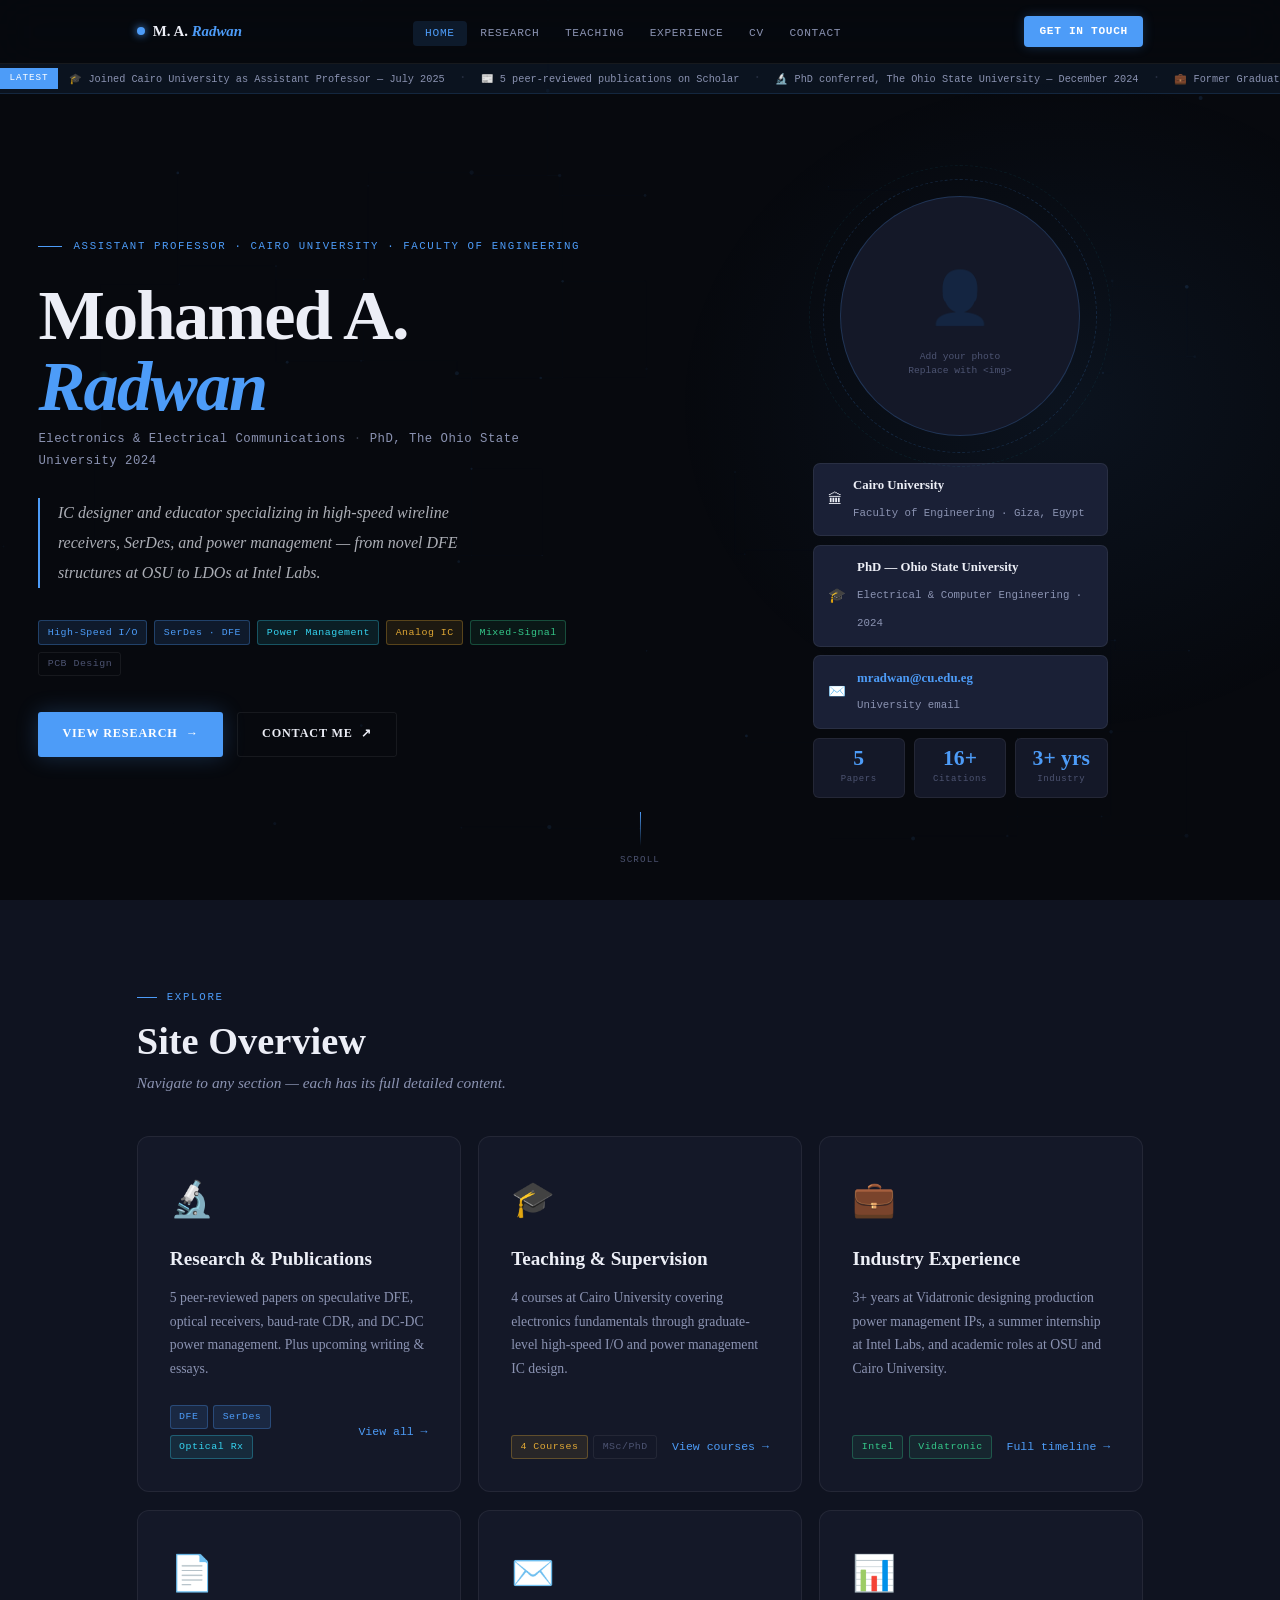
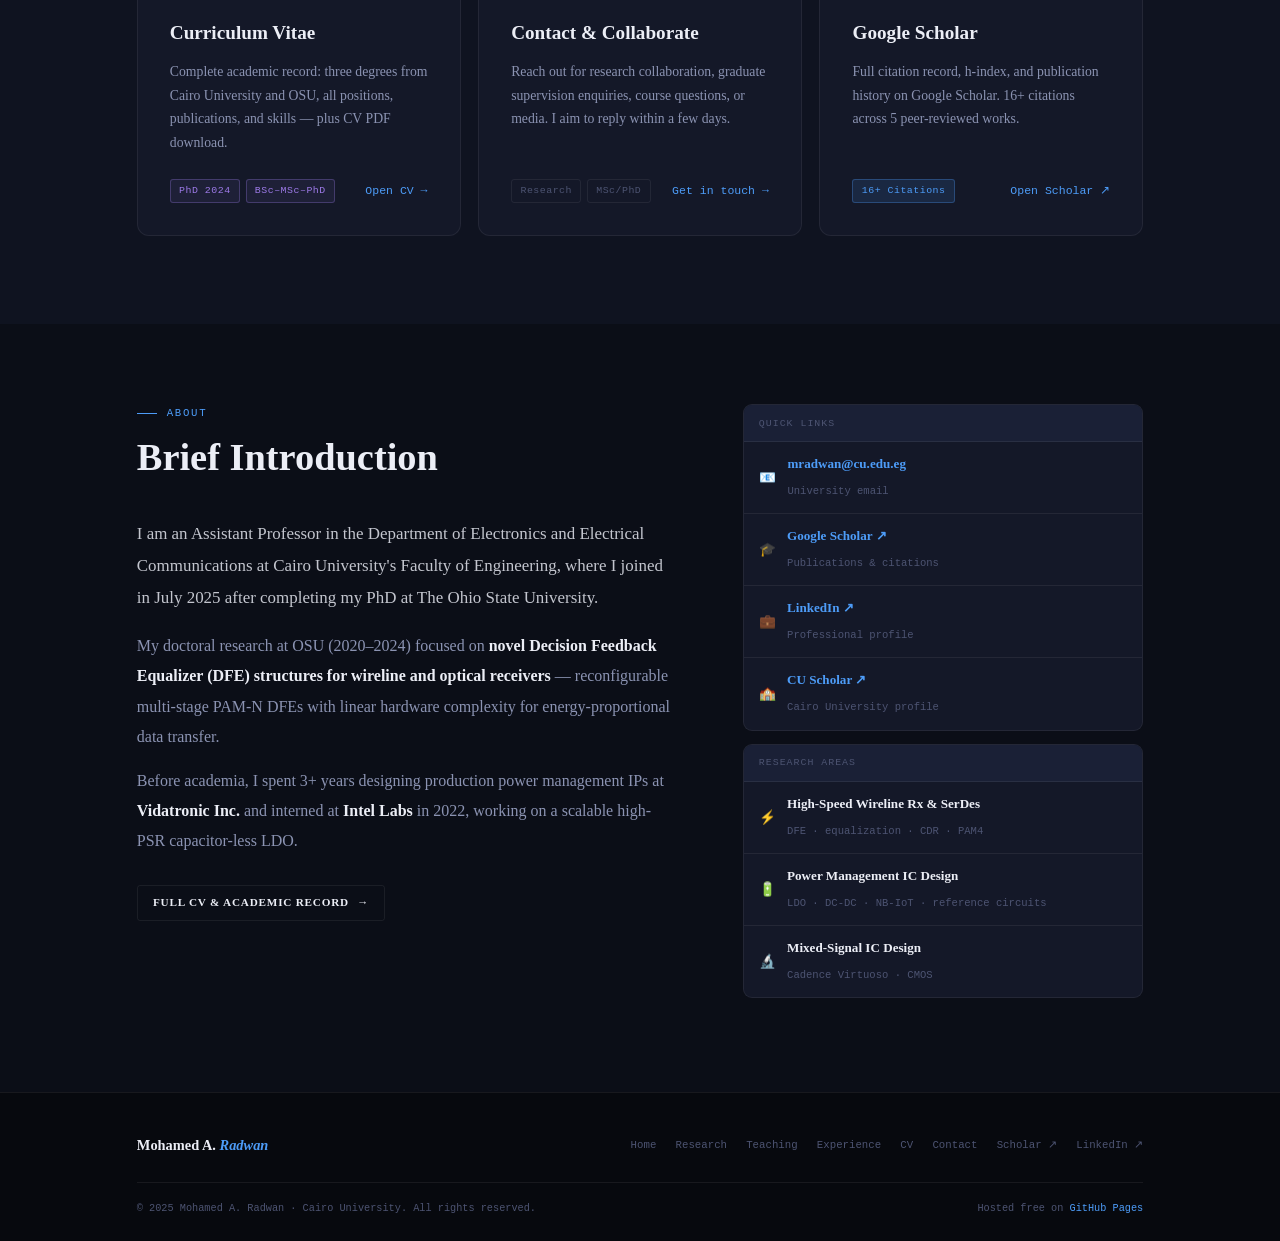
==== commit 78a253db: "Add files via upload" ====
--- a/index.html
+++ b/index.html
@@ -3,1029 +3,516 @@
 <head>
 <meta charset="UTF-8"/>
 <meta name="viewport" content="width=device-width,initial-scale=1.0"/>
-<meta name="description" content="Mohamed A. Radwan — Assistant Professor, Cairo University. PhD OSU 2024. High-Speed I/O, SerDes, DFE, Power Management ICs."/>
-<title>Mohamed A. Radwan | Assistant Professor, Cairo University</title>
+<meta name="description" content="Mohamed A. Radwan — Assistant Professor, Cairo University. PhD OSU 2024."/>
+<title>Home | Mohamed A. Radwan</title>
 <style>
-/* ─────────────────────────────────────────
-   RESET & ROOT
-───────────────────────────────────────── */
 *,*::before,*::after{margin:0;padding:0;box-sizing:border-box}
 html{scroll-behavior:smooth}
-body{
-  font-family:'Lora',Georgia,'Times New Roman',serif;
-  background:#07090e;color:#eceef6;
-  line-height:1.76;overflow-x:hidden;font-size:16px;
-}
+body{font-family:Georgia,'Times New Roman',serif;background:#07090e;color:#eceef6;line-height:1.76;overflow-x:hidden;font-size:16px}
 ::selection{background:rgba(77,156,248,.28)}
-::-webkit-scrollbar{width:4px}
-::-webkit-scrollbar-track{background:#07090e}
-::-webkit-scrollbar-thumb{background:#1a2036;border-radius:2px}
-::-webkit-scrollbar-thumb:hover{background:#4d9cf8}
+::-webkit-scrollbar{width:4px}::-webkit-scrollbar-track{background:#07090e}::-webkit-scrollbar-thumb{background:#1a2036;border-radius:2px}::-webkit-scrollbar-thumb:hover{background:#4d9cf8}
 a{color:inherit;text-decoration:none}
-
-/* ─────────────────────────────────────────
-   DESIGN TOKENS
-───────────────────────────────────────── */
+img{display:block;max-width:100%}
+
 :root{
-  --void:#07090e;   --deep:#0b0e17;  --layer:#0f1320;
-  --surf:#141828;   --raise:#1a2036; --lift:#20273f;
-  --ink:#eceef6;    --ink2:#8b93b2;  --ink3:#4d5472;
-  --blue:#4d9cf8;   --blue-a:rgba(77,156,248,.12); --blue-g:rgba(77,156,248,.24);
-  --cyan:#35d4f0;   --cyan-a:rgba(53,212,240,.1);
-  --gold:#e0a835;   --gold-a:rgba(224,168,53,.1);
-  --green:#35c98a;  --vio:#9d7ae8;   --red:#e05858;
-  --border:rgba(255,255,255,.065);
-  --border-b:rgba(77,156,248,.22);
-  --border-g:rgba(210,158,50,.25);
-  --fd:'Georgia','Times New Roman',serif;
-  --fb:Georgia,'Times New Roman',serif;
-  --fm:'Courier New',Courier,monospace;
-  --nav:64px; --max:1160px; --gx:6%;
+  --void:#07090e;--deep:#0b0e17;--layer:#0f1320;--surf:#141828;--raise:#1a2036;--lift:#20273f;
+  --ink:#eceef6;--ink2:#8b93b2;--ink3:#4d5472;
+  --blue:#4d9cf8;--blue-a:rgba(77,156,248,.12);--blue-g:rgba(77,156,248,.24);
+  --cyan:#35d4f0;--cyan-a:rgba(53,212,240,.1);
+  --gold:#e0a835;--gold-a:rgba(224,168,53,.1);
+  --green:#35c98a;--vio:#9d7ae8;--red:#e05858;
+  --border:rgba(255,255,255,.065);--border-b:rgba(77,156,248,.22);--border-g:rgba(210,158,50,.25);
+  --fd:Georgia,'Times New Roman',serif;--fm:'Courier New',Courier,monospace;
+  --nav:64px;--max:1160px;--gx:6%;
   --ease:cubic-bezier(.22,1,.36,1);
 }
 
-/* ─────────────────────────────────────────
-   LAYOUT
-───────────────────────────────────────── */
+/* Layout */
 .wrap{max-width:var(--max);margin:0 auto;padding:0 var(--gx)}
-section{padding:6.5rem 0;position:relative;z-index:1}
-section+section::before{content:'';display:block;position:absolute;top:0;left:5%;right:5%;height:1px;background:linear-gradient(90deg,transparent,var(--border),transparent)}
-#hero    {background:var(--void)}
-#about   {background:var(--layer)}
-#pubs    {background:var(--deep)}
-#teaching{background:var(--layer)}
-#industry{background:var(--deep)}
-#writing {background:var(--void)}
-#cv      {background:var(--layer)}
-#contact {background:var(--deep)}
-
-/* ─────────────────────────────────────────
-   ANIMATED BACKGROUND CANVAS
-───────────────────────────────────────── */
-#bgc{position:fixed;inset:0;z-index:0;pointer-events:none;opacity:.22}
-
-/* ─────────────────────────────────────────
-   TYPOGRAPHY UTILS
-───────────────────────────────────────── */
+.page-body{padding-top:calc(var(--nav) + 2rem)}
+
+/* Canvas */
+#bgc{position:fixed;inset:0;z-index:0;pointer-events:none;opacity:.2}
+
+/* Typography */
 h1,h2,h3,h4{font-family:var(--fd);line-height:1.1}
-h2{font-size:clamp(1.9rem,3vw,2.75rem);font-weight:700}
-h3{font-size:1.18rem;font-weight:700}
-
-.eyebrow{
-  font-family:var(--fm);font-size:.68rem;letter-spacing:.16em;
-  text-transform:uppercase;color:var(--blue);
-  display:flex;align-items:center;gap:.65rem;margin-bottom:.85rem;
-}
-.eyebrow::before{content:'';width:22px;height:1px;background:var(--blue);flex-shrink:0}
-
-.sec-head{margin-bottom:2.8rem}
-.sec-sub{font-size:.98rem;color:var(--ink2);margin-top:.5rem;max-width:510px;font-style:italic}
-
-/* ─────────────────────────────────────────
-   TAGS
-───────────────────────────────────────── */
-.tag{
-  display:inline-flex;align-items:center;
-  font-family:var(--fm);font-size:.63rem;letter-spacing:.05em;
-  padding:.17rem .55rem;border-radius:3px;
-  border:1px solid var(--border);color:var(--ink3);
-}
+h2{font-size:clamp(1.8rem,3vw,2.6rem);font-weight:700}
+h3{font-size:1.15rem;font-weight:700}
+.eyebrow{font-family:var(--fm);font-size:.67rem;letter-spacing:.16em;text-transform:uppercase;color:var(--blue);display:flex;align-items:center;gap:.6rem;margin-bottom:.8rem}
+.eyebrow::before{content:'';width:20px;height:1px;background:var(--blue);flex-shrink:0}
+.sec-head{margin-bottom:2.5rem}
+.sec-sub{font-size:.96rem;color:var(--ink2);margin-top:.45rem;font-style:italic}
+.page-intro{font-size:1.06rem;line-height:1.88;color:rgba(236,238,246,.78);border-left:2px solid var(--blue);padding-left:1.1rem;font-style:italic;margin-bottom:3rem}
+
+/* Tags */
+.tag{display:inline-flex;align-items:center;font-family:var(--fm);font-size:.62rem;letter-spacing:.05em;padding:.16rem .52rem;border-radius:3px;border:1px solid var(--border);color:var(--ink3)}
 .t-b{border-color:rgba(77,156,248,.3);color:var(--blue);background:var(--blue-a)}
 .t-c{border-color:rgba(53,212,240,.3);color:var(--cyan);background:var(--cyan-a)}
 .t-g{border-color:rgba(224,168,53,.3);color:var(--gold);background:var(--gold-a)}
 .t-n{border-color:rgba(53,201,138,.3);color:var(--green);background:rgba(53,201,138,.08)}
 .t-v{border-color:rgba(157,122,232,.3);color:var(--vio);background:rgba(157,122,232,.08)}
 
-/* ─────────────────────────────────────────
-   BUTTONS
-───────────────────────────────────────── */
-.btn{
-  display:inline-flex;align-items:center;gap:.5rem;
-  font-family:var(--fd);font-size:.78rem;font-weight:700;
-  letter-spacing:.07em;text-transform:uppercase;
-  padding:.7rem 1.6rem;border-radius:3px;
-  cursor:pointer;border:none;transition:all .22s var(--ease);
-}
+/* Buttons */
+.btn{display:inline-flex;align-items:center;gap:.5rem;font-family:var(--fd);font-size:.76rem;font-weight:700;letter-spacing:.07em;text-transform:uppercase;padding:.68rem 1.5rem;border-radius:3px;cursor:pointer;border:none;transition:all .22s var(--ease)}
 .btn .x{display:inline-block;transition:transform .2s}
 .btn:hover .x{transform:translateX(3px)}
 .btn-blue{background:var(--blue);color:#fff;box-shadow:0 0 22px var(--blue-g)}
-.btn-blue:hover{background:#3a8de0;transform:translateY(-1px);box-shadow:0 0 34px var(--blue-g)}
+.btn-blue:hover{background:#3a8de0;transform:translateY(-1px)}
 .btn-out{background:transparent;color:var(--ink);border:1.5px solid var(--border)}
 .btn-out:hover{border-color:var(--blue);color:var(--blue)}
-.btn-sm{padding:.46rem 1rem;font-size:.72rem}
-
-/* ─────────────────────────────────────────
-   NAVIGATION
-───────────────────────────────────────── */
-.nav{
-  position:fixed;top:0;left:0;width:100%;height:var(--nav);z-index:1000;
-  background:rgba(7,9,14,.8);backdrop-filter:blur(20px) saturate(160%);
-  border-bottom:1px solid var(--border);transition:background .3s,box-shadow .3s;
-}
-.nav.scrolled{background:rgba(7,9,14,.97);box-shadow:0 4px 40px rgba(0,0,0,.55)}
-.nav-inner{
-  height:100%;display:flex;align-items:center;justify-content:space-between;
-  max-width:var(--max);margin:0 auto;padding:0 var(--gx);gap:1rem;
-}
-
-/* Brand */
-.brand{display:flex;align-items:center;gap:.55rem;font-family:var(--fd);font-size:.95rem;font-weight:700;flex-shrink:0}
+.btn-sm{padding:.44rem .95rem;font-size:.7rem}
+
+/* Navigation */
+.nav{position:fixed;top:0;left:0;width:100%;height:var(--nav);z-index:1000;background:rgba(7,9,14,.82);backdrop-filter:blur(20px) saturate(160%);border-bottom:1px solid var(--border);transition:background .3s,box-shadow .3s}
+.nav.scrolled{background:rgba(7,9,14,.97);box-shadow:0 4px 40px rgba(0,0,0,.5)}
+.nav-inner{height:100%;display:flex;align-items:center;justify-content:space-between;max-width:var(--max);margin:0 auto;padding:0 var(--gx);gap:1rem}
+.brand{display:flex;align-items:center;gap:.5rem;font-family:var(--fd);font-size:.93rem;font-weight:700;flex-shrink:0}
 .brand-dot{width:8px;height:8px;border-radius:50%;background:var(--blue);box-shadow:0 0 8px var(--blue);animation:blink 2.8s ease-in-out infinite}
 @keyframes blink{0%,100%{opacity:1;box-shadow:0 0 8px var(--blue)}50%{opacity:.4;box-shadow:0 0 18px var(--cyan)}}
 .brand em{color:var(--blue);font-style:italic}
-
-/* Links */
-.nav-links{display:flex;align-items:center;list-style:none;gap:.1rem;flex:1;justify-content:center}
-.nav-item{position:relative}
-.nav-link{
-  display:flex;align-items:center;gap:.25rem;
-  padding:.4rem .78rem;border-radius:5px;
-  font-family:var(--fd);font-size:.74rem;font-weight:700;
-  letter-spacing:.055em;text-transform:uppercase;
-  color:var(--ink2);cursor:pointer;
-  transition:color .18s,background .18s;white-space:nowrap;
-}
+.nav-links{display:flex;align-items:center;list-style:none;gap:.1rem}
+.nav-link{padding:.38rem .75rem;border-radius:4px;font-family:var(--fm);font-size:.7rem;letter-spacing:.06em;text-transform:uppercase;color:var(--ink2);transition:color .18s,background .18s;white-space:nowrap}
 .nav-link:hover,.nav-link.active{color:var(--blue);background:var(--blue-a)}
-.caret{font-size:.5rem;opacity:.6;display:inline-block;transition:transform .22s,opacity .22s}
-.nav-item:hover>.nav-link .caret{transform:rotate(180deg);opacity:1}
-
-/* Dropdown */
-.drop{
-  position:absolute;top:calc(100% + 10px);left:50%;
-  transform:translateX(-50%) translateY(-8px);
-  min-width:248px;background:var(--surf);
-  border:1px solid var(--border-b);border-radius:10px;
-  padding:.5rem;opacity:0;visibility:hidden;pointer-events:none;
-  transition:opacity .2s var(--ease),transform .2s var(--ease),visibility .2s;
-  box-shadow:0 20px 56px rgba(0,0,0,.55);z-index:200;
-}
-.drop::before{
-  content:'';position:absolute;top:-5.5px;left:50%;
-  transform:translateX(-50%) rotate(45deg);
-  width:10px;height:10px;background:var(--surf);
-  border-left:1px solid var(--border-b);border-top:1px solid var(--border-b);
-}
-.nav-item:hover .drop,.nav-item:focus-within .drop{
-  opacity:1;visibility:visible;pointer-events:all;
-  transform:translateX(-50%) translateY(0);
-}
-.drop-item{
-  display:flex;align-items:center;gap:.8rem;
-  padding:.62rem .86rem;border-radius:6px;
-  color:var(--ink2);transition:background .15s,color .15s;cursor:pointer;
-}
-.drop-item:hover{background:var(--blue-a);color:var(--blue)}
-.drop-item:hover .di-icon{border-color:var(--blue)}
-.di-icon{
-  width:32px;height:32px;border-radius:6px;
-  background:var(--raise);border:1px solid var(--border);
-  display:flex;align-items:center;justify-content:center;
-  font-size:.85rem;flex-shrink:0;transition:border-color .15s;
-}
-.di-text strong{display:block;font-family:var(--fd);font-size:.78rem;font-weight:600;color:var(--ink)}
-.di-text span{font-size:.66rem;color:var(--ink3);font-family:var(--fm)}
-.drop-sep{height:1px;background:var(--border);margin:.3rem 0}
-
-/* Nav end */
 .nav-end{display:flex;align-items:center;gap:.6rem;flex-shrink:0}
-.nav-cta{
-  font-family:var(--fd);font-size:.72rem;font-weight:700;
-  letter-spacing:.06em;text-transform:uppercase;
-  padding:.4rem 1rem;border-radius:4px;
-  background:var(--blue);color:#fff;
-  box-shadow:0 0 14px var(--blue-g);
-  transition:background .2s,transform .2s;
-}
+.nav-cta{font-family:var(--fm);font-size:.7rem;font-weight:700;letter-spacing:.06em;text-transform:uppercase;padding:.38rem .95rem;border-radius:4px;background:var(--blue);color:#fff;box-shadow:0 0 12px var(--blue-g);transition:background .2s,transform .2s}
 .nav-cta:hover{background:#3a8de0;transform:translateY(-1px)}
-
-/* Hamburger */
 .ham{display:none;flex-direction:column;gap:5px;cursor:pointer;padding:7px;background:none;border:none}
 .ham span{display:block;width:22px;height:1.5px;background:var(--ink);border-radius:1px;transition:all .28s var(--ease)}
 .ham.open span:nth-child(1){transform:rotate(45deg) translate(4.5px,4.5px)}
 .ham.open span:nth-child(2){opacity:0;transform:scaleX(0)}
 .ham.open span:nth-child(3){transform:rotate(-45deg) translate(4.5px,-4.5px)}
-
-/* Mobile nav */
-.mob-nav{
-  position:fixed;inset:0;top:var(--nav);
-  background:rgba(7,9,14,.98);backdrop-filter:blur(20px);
-  z-index:999;padding:2.5rem var(--gx);
-  transform:translateX(100%);transition:transform .38s var(--ease);
-  overflow-y:auto;
+.mob-nav{position:fixed;inset:0;top:var(--nav);background:rgba(7,9,14,.98);backdrop-filter:blur(20px);z-index:999;padding:2.2rem var(--gx);transform:translateX(100%);transition:transform .38s var(--ease);overflow-y:auto}
+.mob-nav.open{transform:translateX(0)}
+.mob-link{display:block;font-family:var(--fd);font-size:1.4rem;font-weight:700;color:var(--ink);padding:.75rem 0;border-bottom:1px solid var(--border);transition:color .18s}
+.mob-link:hover,.mob-link.active{color:var(--blue)}
+
+/* Page header (for sub-pages) */
+.page-header{background:var(--void);padding:5rem 0 4rem;border-bottom:1px solid var(--border);position:relative;overflow:hidden}
+.page-header::before{content:'';position:absolute;right:-10%;top:-20%;width:60vw;height:80vh;background:radial-gradient(ellipse at 60% 40%,rgba(77,156,248,.06),transparent 65%);pointer-events:none}
+.page-header h1{font-size:clamp(2.2rem,4vw,3.8rem);font-weight:800;letter-spacing:-.02em;margin-bottom:.5rem}
+.page-header h1 em{color:var(--blue);font-style:italic}
+.page-header .sub{font-size:1rem;color:var(--ink2);font-style:italic;margin-top:.5rem}
+.breadcrumb{display:flex;align-items:center;gap:.5rem;font-family:var(--fm);font-size:.67rem;color:var(--ink3);margin-bottom:1.5rem}
+.breadcrumb a{color:var(--blue);transition:opacity .18s}
+.breadcrumb a:hover{opacity:.75}
+.breadcrumb .sep{opacity:.4}
+
+/* Footer */
+footer{background:var(--void);border-top:1px solid var(--border);padding:2.5rem 0 1.5rem;position:relative;z-index:1}
+.footer-inner{max-width:var(--max);margin:0 auto;padding:0 var(--gx);display:flex;justify-content:space-between;align-items:center;flex-wrap:wrap;gap:1rem}
+.footer-brand{font-family:var(--fd);font-size:.9rem;font-weight:700}
+.footer-brand em{color:var(--blue);font-style:italic}
+.footer-links{display:flex;gap:1.2rem;flex-wrap:wrap}
+.footer-links a{font-family:var(--fm);font-size:.67rem;color:var(--ink3);transition:color .18s}
+.footer-links a:hover{color:var(--blue)}
+.footer-copy{width:100%;font-family:var(--fm);font-size:.64rem;color:var(--ink3);border-top:1px solid var(--border);padding-top:1rem;margin-top:.5rem;display:flex;justify-content:space-between;flex-wrap:wrap;gap:.5rem}
+.footer-copy a{color:var(--blue)}
+
+/* Shared card styles */
+.card{background:var(--surf);border:1px solid var(--border);border-radius:9px;transition:border-color .22s,transform .22s}
+.card:hover{border-color:var(--border-b)}
+
+/* Animations */
+@keyframes fadeUp{from{opacity:0;transform:translateY(20px)}to{opacity:1;transform:none}}
+.rv{animation:fadeUp .65s var(--ease) both}
+.d1{animation-delay:.08s}.d2{animation-delay:.16s}.d3{animation-delay:.24s}.d4{animation-delay:.32s}.d5{animation-delay:.4s}
+
+/* Back to top */
+.btt{position:fixed;bottom:1.8rem;right:1.8rem;width:40px;height:40px;border-radius:50%;background:var(--blue);color:#fff;border:none;font-size:1rem;cursor:pointer;z-index:500;display:flex;align-items:center;justify-content:center;box-shadow:0 4px 18px var(--blue-g);opacity:0;transform:translateY(8px);transition:opacity .3s,transform .3s;pointer-events:none}
+.btt.show{opacity:1;transform:none;pointer-events:all}
+.btt:hover{background:#3a8de0;transform:translateY(-2px)!important}
+
+@media(max-width:768px){
+  .nav-links,.nav-end{display:none}
+  .ham{display:flex}
+  h2{font-size:1.75rem}
 }
-.mob-nav.open{transform:translateX(0)}
-.mob-sect{border-bottom:1px solid var(--border);padding:.85rem 0}
-.mob-title{font-family:var(--fd);font-size:1.4rem;font-weight:700;color:var(--ink);display:block;margin-bottom:.45rem;transition:color .18s}
-.mob-title:hover{color:var(--blue)}
-.mob-subs{display:flex;flex-wrap:wrap;gap:.4rem}
-.mob-subs a{font-family:var(--fm);font-size:.68rem;color:var(--ink2);padding:.2rem .58rem;border:1px solid var(--border);border-radius:3px;transition:all .15s}
-.mob-subs a:hover{border-color:var(--blue);color:var(--blue)}
-
-/* ─────────────────────────────────────────
-   HERO
-───────────────────────────────────────── */
-#hero{
-  min-height:100vh;padding-top:var(--nav);
-  display:grid;grid-template-columns:1.1fr .9fr;
-  align-items:center;overflow:hidden;
-}
-#hero::before{
-  content:'';position:absolute;right:-5%;top:5%;
-  width:55vw;height:75vh;pointer-events:none;z-index:0;
-  background:radial-gradient(ellipse at 60% 50%,rgba(77,156,248,.07) 0%,transparent 65%);
-}
-
-.hero-left{padding:5% var(--gx);position:relative;z-index:2;display:flex;flex-direction:column;justify-content:center}
-.hero-kicker{
-  font-family:var(--fm);font-size:.68rem;letter-spacing:.15em;
-  text-transform:uppercase;color:var(--blue);
-  display:flex;align-items:center;gap:.75rem;margin-bottom:1.65rem;
-}
-.hero-kicker::before{content:'';width:26px;height:1px;background:var(--blue);flex-shrink:0}
-
-.hero-name{
-  font-family:var(--fd);font-weight:800;
-  font-size:clamp(2.9rem,5.5vw,5.7rem);
-  line-height:1.0;letter-spacing:-.025em;margin-bottom:.55rem;
-}
-.name-1{display:block;color:var(--ink)}
-.name-2{display:block;color:var(--blue);font-style:italic}
-
-.hero-dept{font-family:var(--fm);font-size:.78rem;color:var(--ink2);letter-spacing:.04em;margin-bottom:1.75rem}
+
+/* Hero */
+#hero{min-height:100vh;padding-top:var(--nav);display:grid;grid-template-columns:1fr 1fr;align-items:center;background:var(--void);overflow:hidden}
+#hero::before{content:'';position:absolute;right:-5%;top:5%;width:55vw;height:80vh;background:radial-gradient(ellipse at 60% 50%,rgba(77,156,248,.07),transparent 65%);pointer-events:none;z-index:0}
+.hero-l{padding:5% var(--gx);position:relative;z-index:2;display:flex;flex-direction:column;justify-content:center}
+.hero-kicker{font-family:var(--fm);font-size:.67rem;letter-spacing:.15em;text-transform:uppercase;color:var(--blue);display:flex;align-items:center;gap:.7rem;margin-bottom:1.5rem}
+.hero-kicker::before{content:'';width:24px;height:1px;background:var(--blue)}
+.hero-name{font-size:clamp(2.8rem,5.5vw,5.5rem);font-weight:800;letter-spacing:-.025em;line-height:1;margin-bottom:.5rem}
+.n1{display:block;color:var(--ink)}
+.n2{display:block;color:var(--blue);font-style:italic}
+.hero-dept{font-family:var(--fm);font-size:.77rem;color:var(--ink2);letter-spacing:.04em;margin-bottom:1.6rem}
 .hero-dept .sep{opacity:.35;margin:0 .5rem}
-
-.hero-bio{
-  font-size:1.01rem;line-height:1.88;
-  color:rgba(236,238,246,.72);
-  max-width:480px;margin-bottom:2.2rem;
-  border-left:2px solid var(--blue);
-  padding-left:1.15rem;font-style:italic;
-}
-
-.hero-chips{display:flex;flex-wrap:wrap;gap:.48rem;margin-bottom:2.3rem}
-.hero-btns{display:flex;gap:1rem;flex-wrap:wrap}
-
-/* Hero right panel */
-.hero-right{position:relative;z-index:2;display:flex;align-items:center;justify-content:center;padding:4rem 2rem}
-.profile-shell{position:relative;width:305px}
-
-.profile-wrap{width:252px;height:252px;position:relative;margin:0 auto 1.85rem}
-.profile-circle{
-  width:100%;height:100%;border-radius:50%;
-  background:var(--surf);border:1.5px solid var(--border-b);
-  overflow:hidden;display:flex;align-items:center;justify-content:center;
-  position:relative;z-index:2;
-}
+.hero-bio{font-size:1rem;line-height:1.88;color:rgba(236,238,246,.72);max-width:460px;margin-bottom:2rem;border-left:2px solid var(--blue);padding-left:1.1rem;font-style:italic}
+.hero-chips{display:flex;flex-wrap:wrap;gap:.45rem;margin-bottom:2.2rem}
+.hero-btns{display:flex;gap:.9rem;flex-wrap:wrap}
+
+/* Hero right */
+.hero-r{position:relative;z-index:2;display:flex;align-items:center;justify-content:center;padding:3rem 2rem}
+.profile-shell{position:relative;width:295px}
+.profile-wrap{width:240px;height:240px;position:relative;margin:0 auto 1.7rem}
+.profile-circle{width:100%;height:100%;border-radius:50%;background:var(--surf);border:1.5px solid var(--border-b);overflow:hidden;display:flex;align-items:center;justify-content:center;position:relative;z-index:2}
 .profile-circle img{width:100%;height:100%;object-fit:cover}
-.ph-inner{display:flex;flex-direction:column;align-items:center;text-align:center;gap:.5rem;padding:1.5rem}
-.ph-icon{font-size:3.4rem;opacity:.16}
-.ph-inner p{font-size:.62rem;color:var(--ink3);font-family:var(--fm);line-height:1.5}
-
-/* orbital rings */
+.ph-inner{display:flex;flex-direction:column;align-items:center;text-align:center;gap:.45rem;padding:1.4rem}
+.ph-icon{font-size:3.2rem;opacity:.15}
+.ph-inner p{font-size:.6rem;color:var(--ink3);font-family:var(--fm);line-height:1.5}
 .ring{position:absolute;border-radius:50%;top:50%;left:50%;transform:translate(-50%,-50%);border:1px dashed}
-.ring-1{width:calc(100% + 34px);height:calc(100% + 34px);border-color:rgba(77,156,248,.18);animation:spin-cw 22s linear infinite}
-.ring-2{width:calc(100% + 66px);height:calc(100% + 66px);border-color:rgba(53,212,240,.07);animation:spin-ccw 35s linear infinite}
-@keyframes spin-cw{to{transform:translate(-50%,-50%) rotate(360deg)}}
-@keyframes spin-ccw{to{transform:translate(-50%,-50%) rotate(-360deg)}}
-
-.orb{position:absolute;width:9px;height:9px;border-radius:50%;top:50%;left:50%}
-.orb-1{background:var(--blue);box-shadow:0 0 10px var(--blue);animation:orbit1 7s linear infinite}
-.orb-2{background:var(--cyan);box-shadow:0 0 10px var(--cyan);animation:orbit1 7s linear infinite reverse;animation-delay:-3.5s}
-@keyframes orbit1{
-  from{transform:translate(-50%,-50%) rotate(0deg) translateX(144px) rotate(0deg)}
-  to{transform:translate(-50%,-50%) rotate(360deg) translateX(144px) rotate(-360deg)}
-}
-
-/* info cards */
-.info-cards{display:flex;flex-direction:column;gap:.58rem}
-.info-card{background:var(--raise);border:1px solid var(--border);border-radius:7px;padding:.7rem .95rem;display:flex;align-items:center;gap:.76rem;transition:border-color .2s}
-.info-card:hover{border-color:var(--blue)}
-.ic-ico{font-size:.95rem;flex-shrink:0}
-.ic-body strong{display:block;font-family:var(--fd);font-size:.82rem;font-weight:600}
-.ic-body span{font-size:.68rem;color:var(--ink2);font-family:var(--fm)}
+.ring-1{width:calc(100% + 34px);height:calc(100% + 34px);border-color:rgba(77,156,248,.18);animation:scw 22s linear infinite}
+.ring-2{width:calc(100% + 62px);height:calc(100% + 62px);border-color:rgba(53,212,240,.07);animation:scc 34s linear infinite}
+@keyframes scw{to{transform:translate(-50%,-50%) rotate(360deg)}}
+@keyframes scc{to{transform:translate(-50%,-50%) rotate(-360deg)}}
+.orb{position:absolute;width:8px;height:8px;border-radius:50%;top:50%;left:50%}
+.o1{background:var(--blue);box-shadow:0 0 10px var(--blue);animation:orb1 7s linear infinite}
+.o2{background:var(--cyan);box-shadow:0 0 10px var(--cyan);animation:orb1 7s linear infinite reverse;animation-delay:-3.5s}
+@keyframes orb1{from{transform:translate(-50%,-50%) rotate(0deg) translateX(138px) rotate(0deg)}to{transform:translate(-50%,-50%) rotate(360deg) translateX(138px) rotate(-360deg)}}
+.ic-row{display:flex;flex-direction:column;gap:.55rem}
+.ic-card{background:var(--raise);border:1px solid var(--border);border-radius:7px;padding:.65rem .9rem;display:flex;align-items:center;gap:.7rem;transition:border-color .2s}
+.ic-card:hover{border-color:var(--blue)}
+.ic-ico{font-size:.9rem;flex-shrink:0}
+.ic-body strong{display:block;font-family:var(--fd);font-size:.8rem;font-weight:600}
+.ic-body span{font-size:.67rem;color:var(--ink2);font-family:var(--fm)}
 .ic-body a{color:var(--blue)}
 .ic-body a:hover{text-decoration:underline}
-
-/* stat row */
-.stat-row{display:flex;gap:.58rem;margin-top:.58rem}
-.stat-box{flex:1;background:var(--surf);border:1px solid var(--border);border-radius:6px;padding:.62rem .5rem;text-align:center}
-.stat-n{font-family:var(--fd);font-size:1.45rem;font-weight:800;color:var(--blue);line-height:1}
-.stat-l{font-family:var(--fm);font-size:.57rem;color:var(--ink3);letter-spacing:.07em;margin-top:.2rem}
-
-/* scroll cue */
-.scroll-cue{position:absolute;bottom:2.2rem;left:50%;transform:translateX(-50%);display:flex;flex-direction:column;align-items:center;gap:.4rem;color:var(--ink3);font-family:var(--fm);font-size:.6rem;letter-spacing:.12em;text-transform:uppercase;z-index:2}
-.scroll-line{width:1px;height:36px;background:linear-gradient(var(--blue),transparent);animation:drop-line 2.2s ease-in-out infinite}
-@keyframes drop-line{0%,100%{transform:scaleY(1);opacity:1}50%{transform:scaleY(.35);opacity:.2}}
-
-/* ─────────────────────────────────────────
-   ABOUT
-───────────────────────────────────────── */
-.about-grid{display:grid;grid-template-columns:1.25fr .75fr;gap:4.5rem;align-items:start}
-.about-lead{font-size:1.08rem;line-height:1.85;color:rgba(236,238,246,.88);margin-bottom:1.2rem}
-.about-body p{color:var(--ink2);line-height:1.88;margin-bottom:.95rem}
-.about-body p strong{color:var(--ink)}
-.pillars-label{font-family:var(--fm);font-size:.66rem;letter-spacing:.13em;text-transform:uppercase;color:var(--ink3);margin:1.9rem 0 .8rem}
-.pillars{display:grid;grid-template-columns:1fr 1fr;gap:.55rem}
-.pillar{display:flex;align-items:flex-start;gap:.6rem;background:var(--surf);border:1px solid var(--border);border-radius:6px;padding:.76rem .9rem;transition:border-color .2s,background .2s}
-.pillar:hover{border-color:var(--blue);background:var(--raise)}
-.p-dot{width:7px;height:7px;border-radius:50%;flex-shrink:0;margin-top:.42rem}
-.p-text{font-family:var(--fd);font-size:.81rem;font-weight:500}
-
-/* detail card sidebar */
-.d-card{background:var(--surf);border:1px solid var(--border);border-radius:9px;overflow:hidden;margin-bottom:.88rem}
-.d-head{background:var(--raise);padding:.6rem 1rem;font-family:var(--fm);font-size:.63rem;letter-spacing:.1em;text-transform:uppercase;color:var(--ink3);border-bottom:1px solid var(--border)}
-.d-row{display:flex;align-items:center;gap:.72rem;padding:.66rem 1rem;border-bottom:1px solid var(--border)}
-.d-row:last-child{border-bottom:none}
-.d-ico{font-size:.86rem;flex-shrink:0}
-.d-txt strong{display:block;color:var(--ink);font-family:var(--fd);font-size:.83rem;font-weight:600}
-.d-txt small{color:var(--ink3);font-family:var(--fm);font-size:.67rem}
-.d-txt a{color:var(--blue)}
-.d-txt a:hover{text-decoration:underline}
-
-/* ─────────────────────────────────────────
-   PUBLICATIONS
-───────────────────────────────────────── */
-.pub-header{display:flex;align-items:flex-start;justify-content:space-between;flex-wrap:wrap;gap:1.4rem;margin-bottom:2.4rem}
-.pub-filters{display:flex;gap:.44rem;flex-wrap:wrap;margin-top:.44rem}
-.pf-btn{font-family:var(--fm);font-size:.67rem;letter-spacing:.06em;padding:.28rem .8rem;border-radius:100px;border:1px solid var(--border);background:transparent;color:var(--ink2);cursor:pointer;transition:all .18s}
-.pf-btn.on,.pf-btn:hover{border-color:var(--blue);color:var(--blue);background:var(--blue-a)}
-.scholar-link{font-family:var(--fm);font-size:.67rem;color:var(--blue);display:flex;align-items:center;gap:.3rem;padding:.3rem .7rem;border:1px solid rgba(77,156,248,.25);border-radius:4px;transition:background .15s;white-space:nowrap}
-.scholar-link:hover{background:var(--blue-a)}
-
-.pub-list{display:flex;flex-direction:column;gap:.95rem}
-.pub-card{background:var(--surf);border:1px solid var(--border);border-radius:9px;padding:1.6rem 1.8rem;display:grid;grid-template-columns:1fr auto;gap:1.4rem;align-items:start;position:relative;overflow:hidden;transition:border-color .25s,transform .25s,box-shadow .25s}
-.pub-card::before{content:'';position:absolute;left:0;top:0;bottom:0;width:3px;background:linear-gradient(180deg,var(--blue),var(--cyan));transform:scaleY(0);transform-origin:top;transition:transform .3s var(--ease)}
-.pub-card:hover{border-color:var(--border-b);transform:translateX(5px);box-shadow:0 8px 30px rgba(0,0,0,.3)}
-.pub-card:hover::before{transform:scaleY(1)}
-.pub-top{display:flex;align-items:center;gap:.48rem;margin-bottom:.5rem}
-.pub-yr{font-family:var(--fm);font-size:.64rem;background:var(--blue-a);color:var(--blue);padding:.15rem .5rem;border-radius:3px;letter-spacing:.06em}
-.pub-type{font-family:var(--fm);font-size:.62rem;padding:.13rem .42rem;border-radius:2px;letter-spacing:.04em}
-.pub-type.j{background:var(--cyan-a);color:var(--cyan);border:1px solid rgba(53,212,240,.2)}
-.pub-type.c{background:var(--gold-a);color:var(--gold);border:1px solid rgba(224,168,53,.2)}
-.pub-title{font-family:var(--fd);font-size:1.04rem;font-weight:700;line-height:1.3;margin-bottom:.35rem;color:var(--ink)}
-.pub-venue{font-size:.82rem;color:var(--ink2);font-style:italic;margin-bottom:.6rem}
-.pub-tags{display:flex;flex-wrap:wrap;gap:.37rem}
-.pub-actions{display:flex;flex-direction:column;gap:.44rem;align-items:flex-end}
-.pub-link{font-family:var(--fm);font-size:.67rem;color:var(--blue);border:1px solid rgba(77,156,248,.22);padding:.24rem .6rem;border-radius:3px;white-space:nowrap;transition:background .15s}
-.pub-link:hover{background:var(--blue-a)}
-
-/* ─────────────────────────────────────────
-   TEACHING
-───────────────────────────────────────── */
-.courses-grid{display:grid;grid-template-columns:repeat(auto-fit,minmax(268px,1fr));gap:1.1rem}
-.course-card{background:var(--surf);border:1px solid var(--border);border-radius:10px;padding:1.8rem;position:relative;overflow:hidden;transition:border-color .25s,transform .28s}
-.course-card::after{content:'';position:absolute;top:0;left:0;right:0;height:2.5px;background:linear-gradient(90deg,var(--blue),var(--cyan));transform:scaleX(0);transform-origin:left;transition:transform .38s var(--ease)}
-.course-card:hover{border-color:var(--border-b);transform:translateY(-4px)}
-.course-card:hover::after{transform:scaleX(1)}
-.course-code{font-family:var(--fm);font-size:.65rem;letter-spacing:.1em;color:var(--gold);margin-bottom:.5rem}
-.course-name{font-family:var(--fd);font-size:1.12rem;font-weight:700;margin-bottom:.6rem;line-height:1.25}
-.course-desc{font-size:.84rem;color:var(--ink2);line-height:1.7}
-.course-foot{display:flex;justify-content:space-between;align-items:center;margin-top:1.1rem;padding-top:.9rem;border-top:1px solid var(--border);font-family:var(--fm);font-size:.64rem;color:var(--ink3)}
-.lv-dot{width:6px;height:6px;border-radius:50%;display:inline-block;margin-right:.32rem}
-
-.sup-box{margin-top:2.2rem;background:var(--raise);border:1px solid var(--border);border-radius:8px;padding:1.65rem 1.85rem;display:flex;gap:1.4rem;align-items:flex-start}
-.sup-ico{font-size:1.7rem;flex-shrink:0}
-.sup-body p{font-size:.88rem;color:var(--ink2);line-height:1.75;margin-bottom:.9rem}
-
-/* ─────────────────────────────────────────
-   INDUSTRY / EXPERIENCE
-───────────────────────────────────────── */
-.exp-list{display:flex;flex-direction:column;gap:1rem}
-.exp-card{background:var(--surf);border:1px solid var(--border);border-radius:9px;padding:1.6rem 1.8rem;display:grid;grid-template-columns:50px 1fr;gap:1.25rem;align-items:start;transition:border-color .22s}
-.exp-card:hover{border-color:var(--border-b)}
-.exp-card.gold{border-color:var(--border-g)}
-.exp-card.gold:hover{border-color:var(--gold)}
-.exp-logo{width:42px;height:42px;border-radius:8px;background:var(--raise);border:1px solid var(--border);display:flex;align-items:center;justify-content:center;font-size:1.25rem;flex-shrink:0}
-.exp-role{font-family:var(--fd);font-size:1rem;font-weight:700;margin-bottom:.18rem}
-.exp-org{font-family:var(--fm);font-size:.7rem;color:var(--blue);margin-bottom:.14rem}
-.exp-period{font-family:var(--fm);font-size:.66rem;color:var(--ink3);margin-bottom:.58rem}
-.exp-desc{font-size:.86rem;color:var(--ink2);line-height:1.75}
-.exp-desc em{color:var(--ink);font-style:italic}
-.exp-tags{display:flex;flex-wrap:wrap;gap:.37rem;margin-top:.68rem}
-
-/* ─────────────────────────────────────────
-   WRITING
-───────────────────────────────────────── */
-.writing-grid{display:grid;grid-template-columns:repeat(auto-fit,minmax(278px,1fr));gap:1.1rem}
-.writing-card{background:var(--layer);border:1px solid var(--border);border-radius:10px;padding:1.8rem;display:flex;flex-direction:column;position:relative;overflow:hidden;transition:border-color .22s}
-.writing-card::before{content:'';position:absolute;inset:0;background:radial-gradient(circle at 15% 15%,rgba(77,156,248,.04),transparent 55%);pointer-events:none}
-.writing-card:hover{border-color:var(--border-b)}
-.w-cat{font-family:var(--fm);font-size:.64rem;letter-spacing:.1em;text-transform:uppercase;color:var(--ink3);margin-bottom:.7rem}
-.w-title{font-family:var(--fd);font-size:1.08rem;font-weight:700;line-height:1.32;margin-bottom:.7rem}
-.w-excerpt{font-size:.85rem;color:var(--ink2);line-height:1.75;flex:1;font-style:italic}
-.w-foot{display:flex;justify-content:space-between;align-items:center;margin-top:1.1rem;padding-top:.9rem;border-top:1px solid var(--border)}
-.w-date{font-family:var(--fm);font-size:.64rem;color:var(--ink3)}
-.w-read{font-family:var(--fm);font-size:.66rem;color:var(--blue)}
-.w-read:hover{text-decoration:underline}
-
-/* ─────────────────────────────────────────
-   CV
-───────────────────────────────────────── */
-.cv-cols{display:grid;grid-template-columns:1fr 1fr;gap:4rem}
-.cv-block{margin-bottom:2.5rem}
-.cv-block-title{font-family:var(--fm);font-size:.67rem;letter-spacing:.14em;text-transform:uppercase;color:var(--blue);margin-bottom:1.15rem;display:flex;align-items:center;gap:.58rem}
-.cv-block-title::after{content:'';flex:1;height:1px;background:var(--border)}
-.cv-entry{display:grid;grid-template-columns:82px 1fr;gap:.85rem;margin-bottom:1.2rem;position:relative}
-.cv-entry+.cv-entry::before{content:'';position:absolute;left:82px;top:-1.2rem;height:1.2rem;width:1px;background:var(--border)}
-.cv-yr{font-family:var(--fm);font-size:.66rem;color:var(--ink3);padding-top:.18rem}
-.cv-body{padding-left:.92rem;border-left:2px solid var(--border);transition:border-color .2s}
-.cv-body:hover{border-color:var(--blue)}
-.cv-body strong{font-family:var(--fd);font-size:.92rem;font-weight:600;display:block}
-.cv-body span{font-size:.8rem;color:var(--ink2)}
-.cv-body small{font-family:var(--fm);font-size:.67rem;color:var(--blue);display:block;margin-top:.18rem}
-.cv-skills{display:flex;flex-wrap:wrap;gap:.44rem;margin-top:.44rem}
-
-/* ─────────────────────────────────────────
-   CONTACT
-───────────────────────────────────────── */
-.contact-grid{display:grid;grid-template-columns:1fr 1.12fr;gap:4.5rem}
-.contact-intro{color:var(--ink2);line-height:1.85;margin-bottom:1.85rem}
-.contact-links{display:flex;flex-direction:column;gap:.56rem;margin-bottom:1.85rem}
-.c-link{display:flex;align-items:center;gap:.86rem;background:var(--surf);border:1px solid var(--border);border-radius:7px;padding:.76rem .92rem;transition:all .2s;color:var(--ink)}
-.c-link:hover{border-color:var(--blue);color:var(--blue);background:var(--raise)}
-.c-link:hover .c-ico{border-color:var(--blue)}
-.c-ico{width:31px;height:31px;border-radius:6px;background:var(--raise);border:1px solid var(--border);display:flex;align-items:center;justify-content:center;font-size:.85rem;flex-shrink:0;transition:border-color .2s}
-.c-info strong{display:block;font-family:var(--fd);font-size:.84rem;font-weight:600}
-.c-info small{font-family:var(--fm);font-size:.65rem;color:var(--ink3)}
-
-/* form */
-.cform{display:flex;flex-direction:column;gap:.86rem}
-.f-row{display:grid;grid-template-columns:1fr 1fr;gap:.86rem}
-.f-grp label{display:block;font-family:var(--fm);font-size:.63rem;letter-spacing:.07em;color:var(--ink3);margin-bottom:.34rem}
-.f-grp input,.f-grp textarea,.f-grp select{width:100%;background:var(--surf);border:1px solid var(--border);color:var(--ink);font-family:var(--fb);font-size:.87rem;padding:.74rem .9rem;border-radius:5px;outline:none;transition:border-color .2s,box-shadow .2s}
-.f-grp input:focus,.f-grp textarea:focus{border-color:var(--blue);box-shadow:0 0 0 3px var(--blue-a)}
-.f-grp textarea{min-height:118px;resize:vertical}
-.f-grp select option{background:var(--surf)}
-.f-note{font-family:var(--fm);font-size:.63rem;color:var(--ink3);text-align:center}
-.f-note a{color:var(--blue)}
-
-/* ─────────────────────────────────────────
-   FOOTER
-───────────────────────────────────────── */
-footer{background:var(--void);border-top:1px solid var(--border);padding:3rem 0 1.8rem}
-.footer-grid{max-width:var(--max);margin:0 auto;padding:0 var(--gx);display:grid;grid-template-columns:1.55fr 1fr 1fr;gap:2.8rem;margin-bottom:2.2rem}
-.f-brand{font-family:var(--fd);font-size:1.05rem;font-weight:700;margin-bottom:.65rem}
-.f-brand em{color:var(--blue);font-style:italic}
-.f-tag{font-size:.82rem;color:var(--ink3);line-height:1.7}
-.f-col h4{font-family:var(--fm);font-size:.63rem;letter-spacing:.12em;text-transform:uppercase;color:var(--ink3);margin-bottom:.82rem}
-.f-links{list-style:none;display:flex;flex-direction:column;gap:.4rem}
-.f-links a{font-size:.84rem;color:var(--ink2);transition:color .18s}
-.f-links a:hover{color:var(--blue)}
-.footer-bottom{max-width:var(--max);margin:0 auto;padding:1.25rem var(--gx) 0;border-top:1px solid var(--border);display:flex;justify-content:space-between;align-items:center;font-family:var(--fm);font-size:.67rem;color:var(--ink3);flex-wrap:wrap;gap:.45rem}
-.footer-bottom a{color:var(--blue)}
-
-/* ─────────────────────────────────────────
-   SCROLL REVEAL
-───────────────────────────────────────── */
-.rv{opacity:0;transform:translateY(28px);transition:opacity .7s var(--ease),transform .7s var(--ease)}
-.rv.in{opacity:1;transform:none}
-.d1{transition-delay:.1s}.d2{transition-delay:.2s}.d3{transition-delay:.3s}.d4{transition-delay:.4s}
-
-/* ─────────────────────────────────────────
-   RESPONSIVE
-───────────────────────────────────────── */
-@media(max-width:1040px){
-  :root{--gx:5%}
-  #hero{grid-template-columns:1fr}
-  .hero-right{display:none}
-  .about-grid{grid-template-columns:1fr;gap:2.5rem}
-  .pillars{grid-template-columns:1fr}
-  .cv-cols{grid-template-columns:1fr;gap:2rem}
-  .contact-grid{grid-template-columns:1fr;gap:2.5rem}
-  .footer-grid{grid-template-columns:1fr 1fr}
-}
-@media(max-width:760px){
-  :root{--gx:5%}
-  .nav-links,.nav-end{display:none}
-  .ham{display:flex}
-  #hero{padding:72px 0 4rem}
-  section{padding:4.8rem 0}
-  .f-row{grid-template-columns:1fr}
-  .footer-grid{grid-template-columns:1fr;gap:1.8rem}
-  .pub-card{grid-template-columns:1fr}
-  .pub-actions{flex-direction:row}
-  .exp-card{grid-template-columns:1fr}
-}
+.stat-row{display:flex;gap:.55rem;margin-top:.55rem}
+.stat-box{flex:1;background:var(--surf);border:1px solid var(--border);border-radius:6px;padding:.58rem .4rem;text-align:center;transition:border-color .2s,box-shadow .2s}
+.stat-box:hover{border-color:var(--blue);box-shadow:0 0 14px var(--blue-g)}
+.stat-n{font-family:var(--fd);font-size:1.35rem;font-weight:800;color:var(--blue);line-height:1}
+.stat-l{font-family:var(--fm);font-size:.56rem;color:var(--ink3);letter-spacing:.07em;margin-top:.18rem}
+.scroll-cue{position:absolute;bottom:2rem;left:50%;transform:translateX(-50%);display:flex;flex-direction:column;align-items:center;gap:.38rem;color:var(--ink3);font-family:var(--fm);font-size:.58rem;letter-spacing:.12em;text-transform:uppercase;z-index:2}
+.scroll-line{width:1px;height:34px;background:linear-gradient(var(--blue),transparent);animation:sdrop 2.2s ease-in-out infinite}
+@keyframes sdrop{0%,100%{transform:scaleY(1);opacity:1}50%{transform:scaleY(.35);opacity:.2}}
+
+/* Dashboard section cards */
+#dashboard{background:var(--layer);padding:5.5rem 0}
+.dash-grid{display:grid;grid-template-columns:repeat(3,1fr);gap:1.1rem}
+.dash-card{background:var(--surf);border:1px solid var(--border);border-radius:12px;padding:2rem;display:flex;flex-direction:column;gap:1rem;position:relative;overflow:hidden;transition:border-color .25s,transform .28s,box-shadow .25s;text-decoration:none;color:var(--ink)}
+.dash-card::before{content:'';position:absolute;top:0;left:0;right:0;height:3px;transform:scaleX(0);transform-origin:left;transition:transform .38s var(--ease)}
+.dash-card:hover{border-color:var(--border-b);transform:translateY(-5px);box-shadow:0 16px 48px rgba(0,0,0,.35)}
+.dash-card:hover::before{transform:scaleX(1)}
+.dc-blue::before{background:linear-gradient(90deg,var(--blue),var(--cyan))}
+.dc-gold::before{background:linear-gradient(90deg,var(--gold),#f0b84a)}
+.dc-green::before{background:linear-gradient(90deg,var(--green),#5ee8b0)}
+.dc-vio::before{background:linear-gradient(90deg,var(--vio),#c4a0f8)}
+.dc-red::before{background:linear-gradient(90deg,var(--red),#f07070)}
+.dash-icon{font-size:2.2rem;display:block}
+.dash-title{font-family:var(--fd);font-size:1.2rem;font-weight:700;line-height:1.2}
+.dash-desc{font-size:.86rem;color:var(--ink2);line-height:1.72;flex:1}
+.dash-meta{display:flex;align-items:center;justify-content:space-between;margin-top:.5rem}
+.dash-tags{display:flex;flex-wrap:wrap;gap:.35rem}
+.dash-arrow{font-family:var(--fm);font-size:.72rem;color:var(--blue);white-space:nowrap;transition:transform .2s}
+.dash-card:hover .dash-arrow{transform:translateX(4px)}
+
+/* About strip */
+#about-strip{background:var(--deep);padding:5rem 0}
+.about-2col{display:grid;grid-template-columns:1.15fr .85fr;gap:4rem;align-items:start}
+.about-lead-text{font-size:1.06rem;line-height:1.88;color:rgba(236,238,246,.82);margin-bottom:1.1rem}
+.about-body p{color:var(--ink2);line-height:1.88;margin-bottom:.9rem}
+.about-body strong{color:var(--ink)}
+.detail-card{background:var(--surf);border:1px solid var(--border);border-radius:9px;overflow:hidden;margin-bottom:.85rem}
+.dc-head{background:var(--raise);padding:.58rem .95rem;font-family:var(--fm);font-size:.62rem;letter-spacing:.1em;text-transform:uppercase;color:var(--ink3);border-bottom:1px solid var(--border)}
+.dc-row{display:flex;align-items:center;gap:.7rem;padding:.62rem .95rem;border-bottom:1px solid var(--border)}
+.dc-row:last-child{border-bottom:none}
+.dc-ico{font-size:.85rem;flex-shrink:0}
+.dc-txt strong{display:block;color:var(--ink);font-family:var(--fd);font-size:.82rem;font-weight:600}
+.dc-txt small{color:var(--ink3);font-family:var(--fm);font-size:.66rem}
+.dc-txt a{color:var(--blue)}.dc-txt a:hover{text-decoration:underline}
+
+/* News ticker */
+.news-bar{position:fixed;top:var(--nav);left:0;width:100%;z-index:990;background:rgba(77,156,248,.07);border-bottom:1px solid rgba(77,156,248,.15);height:30px;display:flex;align-items:center;overflow:hidden}
+.news-label{font-family:var(--fm);font-size:.58rem;letter-spacing:.1em;text-transform:uppercase;background:var(--blue);color:#fff;padding:.16rem .6rem;flex-shrink:0;margin-right:.7rem}
+.news-track{display:flex;align-items:center;gap:1rem;white-space:nowrap;animation:ticker 30s linear infinite}
+.news-item{font-family:var(--fm);font-size:.64rem;color:var(--ink2)}
+.news-sep{color:var(--ink3);opacity:.4}
+@keyframes ticker{0%{transform:translateX(0)}100%{transform:translateX(-50%)}}
+#hero{padding-top:calc(var(--nav) + 30px)}
+
+@media(max-width:1024px){#hero{grid-template-columns:1fr}.hero-r{display:none}.dash-grid{grid-template-columns:1fr 1fr}.about-2col{grid-template-columns:1fr;gap:2.5rem}}
+@media(max-width:640px){.dash-grid{grid-template-columns:1fr}.hero-btns{flex-direction:column}.hero-name{font-size:clamp(2.4rem,8vw,3.5rem)}}
 </style>
 </head>
 <body>
-
-<!-- animated canvas background -->
 <canvas id="bgc" aria-hidden="true"></canvas>
 
-<!-- ════════════════════════════════════
-     NAVIGATION
-════════════════════════════════════ -->
 <nav class="nav" id="mainNav">
   <div class="nav-inner">
-    <a href="#hero" class="brand">
-      <span class="brand-dot"></span>
-      <span>M. A. <em>Radwan</em></span>
-    </a>
-
+    <a href="index.html" class="brand"><span class="brand-dot"></span><span>M. A. <em>Radwan</em></span></a>
     <ul class="nav-links">
-      <li class="nav-item">
-        <span class="nav-link" tabindex="0">About <span class="caret">▾</span></span>
-        <div class="drop">
-          <a class="drop-item" href="#about"><div class="di-icon">👤</div><div class="di-text"><strong>Biography</strong><span>Research background</span></div></a>
-          <a class="drop-item" href="#industry"><div class="di-icon">💼</div><div class="di-text"><strong>Experience</strong><span>Industry &amp; academia</span></div></a>
-          <div class="drop-sep"></div>
-          <a class="drop-item" href="#cv"><div class="di-icon">📄</div><div class="di-text"><strong>Full CV</strong><span>Education &amp; positions</span></div></a>
-        </div>
-      </li>
-      <li class="nav-item">
-        <span class="nav-link" tabindex="0">Research <span class="caret">▾</span></span>
-        <div class="drop">
-          <a class="drop-item" href="#pubs"><div class="di-icon">📰</div><div class="di-text"><strong>Publications</strong><span>5 peer-reviewed papers</span></div></a>
-          <a class="drop-item" href="https://scholar.google.com/citations?user=4_8PPb0AAAAJ&hl=en" target="_blank"><div class="di-icon">🔬</div><div class="di-text"><strong>Google Scholar</strong><span>Full citation record ↗</span></div></a>
-          <div class="drop-sep"></div>
-          <a class="drop-item" href="#writing"><div class="di-icon">✍️</div><div class="di-text"><strong>Writing &amp; Opinion</strong><span>Essays &amp; commentary</span></div></a>
-        </div>
-      </li>
-      <li class="nav-item">
-        <span class="nav-link" tabindex="0">Teaching <span class="caret">▾</span></span>
-        <div class="drop">
-          <a class="drop-item" href="#teaching"><div class="di-icon">🎓</div><div class="di-text"><strong>Courses</strong><span>UG &amp; graduate</span></div></a>
-          <a class="drop-item" href="#teaching"><div class="di-icon">👥</div><div class="di-text"><strong>Supervision</strong><span>MSc &amp; PhD students</span></div></a>
-        </div>
-      </li>
-      <li class="nav-item"><a class="nav-link" href="#writing">Writing</a></li>
-      <li class="nav-item"><a class="nav-link" href="#contact">Contact</a></li>
+      <li><a class="nav-link active" href="index.html">Home</a></li>
+      <li><a class="nav-link " href="research.html">Research</a></li>
+      <li><a class="nav-link " href="teaching.html">Teaching</a></li>
+      <li><a class="nav-link " href="experience.html">Experience</a></li>
+      <li><a class="nav-link " href="cv.html">CV</a></li>
+      <li><a class="nav-link " href="contact.html">Contact</a></li>
     </ul>
-
     <div class="nav-end">
-      <a href="https://www.linkedin.com/in/mohamed-a-radwan-8b4334270" target="_blank" class="nav-cta">LinkedIn ↗</a>
+      <a href="contact.html" class="nav-cta">Get in Touch</a>
     </div>
     <button class="ham" id="hamBtn" aria-label="Menu"><span></span><span></span><span></span></button>
   </div>
 </nav>
-
 <div class="mob-nav" id="mobNav">
-  <div class="mob-sect"><a class="mob-title" href="#about">About</a><div class="mob-subs"><a href="#about">Biography</a><a href="#industry">Experience</a><a href="#cv">CV</a></div></div>
-  <div class="mob-sect"><a class="mob-title" href="#pubs">Research</a><div class="mob-subs"><a href="#pubs">Publications</a><a href="https://scholar.google.com/citations?user=4_8PPb0AAAAJ&hl=en" target="_blank">Scholar ↗</a><a href="#writing">Writing</a></div></div>
-  <div class="mob-sect"><a class="mob-title" href="#teaching">Teaching</a><div class="mob-subs"><a href="#teaching">Courses</a><a href="#teaching">Supervision</a></div></div>
-  <div class="mob-sect"><a class="mob-title" href="#contact">Contact</a><div class="mob-subs"><a href="/cdn-cgi/l/email-protection#86ebf4e7e2f1e7e8c6e5f3a8e3e2f3a8e3e1"><span class="__cf_email__" data-cfemail="f39e81929784929db39086dd969786dd9694">[email&#160;protected]</span></a><a href="https://www.linkedin.com/in/mohamed-a-radwan-8b4334270" target="_blank">LinkedIn ↗</a></div></div>
+  <a class="mob-link active" href="index.html">Home</a>
+  <a class="mob-link " href="research.html">Research</a>
+  <a class="mob-link " href="teaching.html">Teaching</a>
+  <a class="mob-link " href="experience.html">Experience</a>
+  <a class="mob-link " href="cv.html">CV</a>
+  <a class="mob-link " href="contact.html">Contact</a>
 </div>
 
-<!-- ════════════════════════════════════
-     HERO
-════════════════════════════════════ -->
+<!-- NEWS TICKER -->
+<div class="news-bar">
+  <span class="news-label">Latest</span>
+  <div class="news-track">
+    <span class="news-item">🎓 Joined Cairo University as Assistant Professor — July 2025</span>
+    <span class="news-sep">·</span>
+    <span class="news-item">📰 5 peer-reviewed publications on Scholar</span>
+    <span class="news-sep">·</span>
+    <span class="news-item">🔬 PhD conferred, The Ohio State University — December 2024</span>
+    <span class="news-sep">·</span>
+    <span class="news-item">💼 Former Graduate Intern at Intel Labs, Hillsboro, Oregon</span>
+    <span class="news-sep">·</span>
+    <span class="news-item">🎓 Joined Cairo University as Assistant Professor — July 2025</span>
+    <span class="news-sep">·</span>
+    <span class="news-item">📰 5 peer-reviewed publications on Scholar</span>
+    <span class="news-sep">·</span>
+    <span class="news-item">🔬 PhD conferred, The Ohio State University — December 2024</span>
+    <span class="news-sep">·</span>
+    <span class="news-item">💼 Former Graduate Intern at Intel Labs, Hillsboro, Oregon</span>
+    <span class="news-sep">·</span>
+  </div>
+</div>
+
+<!-- HERO -->
 <section id="hero">
-  <div class="hero-left wrap">
+  <div class="hero-l wrap">
     <div class="hero-kicker">Assistant Professor · Cairo University · Faculty of Engineering</div>
-    <h1 class="hero-name">
-      <span class="name-1">Mohamed A.</span>
-      <span class="name-2">Radwan</span>
-    </h1>
+    <h1 class="hero-name"><span class="n1">Mohamed A.</span><span class="n2">Radwan</span></h1>
     <p class="hero-dept">Electronics &amp; Electrical Communications<span class="sep">·</span>PhD, The Ohio State University 2024</p>
-    <p class="hero-bio">IC designer and educator specializing in high-speed wireline receivers, SerDes, and power management — from novel DFE structures at OSU to LDOs at Intel Labs and DC-DC converters for NB-IoT.</p>
+    <p class="hero-bio">IC designer and educator specializing in high-speed wireline receivers, SerDes, and power management — from novel DFE structures at OSU to LDOs at Intel Labs.</p>
     <div class="hero-chips">
-      <span class="tag t-b">High-Speed I/O</span>
-      <span class="tag t-b">SerDes · DFE</span>
-      <span class="tag t-c">Power Management</span>
-      <span class="tag t-g">Analog IC Design</span>
-      <span class="tag t-n">Mixed-Signal</span>
-      <span class="tag">PCB Design</span>
+      <span class="tag t-b">High-Speed I/O</span><span class="tag t-b">SerDes · DFE</span>
+      <span class="tag t-c">Power Management</span><span class="tag t-g">Analog IC</span>
+      <span class="tag t-n">Mixed-Signal</span><span class="tag">PCB Design</span>
     </div>
     <div class="hero-btns">
-      <a href="#pubs" class="btn btn-blue">View Publications <span class="x">→</span></a>
-      <a href="#contact" class="btn btn-out">Contact Me <span class="x">↗</span></a>
-    </div>
-  </div>
-
-  <div class="hero-right">
+      <a href="research.html" class="btn btn-blue">View Research <span class="x">→</span></a>
+      <a href="contact.html" class="btn btn-out">Contact Me <span class="x">↗</span></a>
+    </div>
+  </div>
+  <div class="hero-r">
     <div class="profile-shell">
       <div class="profile-wrap">
-        <div class="ring ring-1"></div>
-        <div class="ring ring-2"></div>
+        <div class="ring ring-1"></div><div class="ring ring-2"></div>
         <div class="profile-circle">
-          <!-- TO ADD PHOTO: replace the div below with <img src="photo.jpg" alt="Mohamed A. Radwan"/> -->
-          <div class="ph-inner">
-            <div class="ph-icon">👤</div>
-            <p>Add your photo<br>Replace with &lt;img&gt; tag</p>
-          </div>
-        </div>
-        <div class="orb orb-1"></div>
-        <div class="orb orb-2"></div>
+          <!-- Replace with: <img src="photo.jpg" alt="Mohamed A. Radwan"/> -->
+          <div class="ph-inner"><div class="ph-icon">👤</div><p>Add your photo<br>Replace with &lt;img&gt;</p></div>
+        </div>
+        <div class="orb o1"></div><div class="orb o2"></div>
       </div>
-      <div class="info-cards">
-        <div class="info-card"><div class="ic-ico">🏛</div><div class="ic-body"><strong>Cairo University</strong><span>Faculty of Engineering · Giza, Egypt</span></div></div>
-        <div class="info-card"><div class="ic-ico">🎓</div><div class="ic-body"><strong>PhD — The Ohio State University</strong><span>Electrical &amp; Computer Engineering · 2024</span></div></div>
-        <div class="info-card"><div class="ic-ico">✉️</div><div class="ic-body"><strong><a href="/cdn-cgi/l/email-protection#b8d5cad9dccfd9d6f8dbcd96dddccd96dddf"><span class="__cf_email__" data-cfemail="2f425d4e4b584e416f4c5a014a4b5a014a48">[email&#160;protected]</span></a></strong><span>University email</span></div></div>
+      <div class="ic-row">
+        <div class="ic-card"><div class="ic-ico">🏛</div><div class="ic-body"><strong>Cairo University</strong><span>Faculty of Engineering · Giza, Egypt</span></div></div>
+        <div class="ic-card"><div class="ic-ico">🎓</div><div class="ic-body"><strong>PhD — Ohio State University</strong><span>Electrical &amp; Computer Engineering · 2024</span></div></div>
+        <div class="ic-card"><div class="ic-ico">✉️</div><div class="ic-body"><strong><a href="mailto:mradwan@cu.edu.eg">mradwan@cu.edu.eg</a></strong><span>University email</span></div></div>
       </div>
       <div class="stat-row">
-        <div class="stat-box"><div class="stat-n" data-count="5">0</div><div class="stat-l">Publications</div></div>
+        <div class="stat-box"><div class="stat-n" data-count="5">0</div><div class="stat-l">Papers</div></div>
         <div class="stat-box"><div class="stat-n" data-count="16" data-suf="+">0</div><div class="stat-l">Citations</div></div>
         <div class="stat-box"><div class="stat-n" data-count="3" data-suf="+ yrs">0</div><div class="stat-l">Industry</div></div>
       </div>
     </div>
   </div>
-  <div class="scroll-cue" aria-hidden="true"><div class="scroll-line"></div><span>Scroll</span></div>
+  <div class="scroll-cue"><div class="scroll-line"></div><span>Scroll</span></div>
 </section>
 
-<!-- ════════════════════════════════════
-     ABOUT
-════════════════════════════════════ -->
-<section id="about">
+<!-- DASHBOARD NAV CARDS -->
+<section id="dashboard">
   <div class="wrap">
-    <div class="about-grid">
+    <div class="sec-head rv">
+      <div class="eyebrow">Explore</div>
+      <h2>Site <strong>Overview</strong></h2>
+      <p class="sec-sub">Navigate to any section — each has its full detailed content.</p>
+    </div>
+    <div class="dash-grid">
+      <a href="research.html" class="dash-card dc-blue rv">
+        <span class="dash-icon">🔬</span>
+        <div class="dash-title">Research &amp; Publications</div>
+        <p class="dash-desc">5 peer-reviewed papers on speculative DFE, optical receivers, baud-rate CDR, and DC-DC power management. Plus upcoming writing &amp; essays.</p>
+        <div class="dash-meta">
+          <div class="dash-tags"><span class="tag t-b">DFE</span><span class="tag t-b">SerDes</span><span class="tag t-c">Optical Rx</span></div>
+          <span class="dash-arrow">View all →</span>
+        </div>
+      </a>
+      <a href="teaching.html" class="dash-card dc-gold rv d1">
+        <span class="dash-icon">🎓</span>
+        <div class="dash-title">Teaching &amp; Supervision</div>
+        <p class="dash-desc">4 courses at Cairo University covering electronics fundamentals through graduate-level high-speed I/O and power management IC design.</p>
+        <div class="dash-meta">
+          <div class="dash-tags"><span class="tag t-g">4 Courses</span><span class="tag">MSc/PhD</span></div>
+          <span class="dash-arrow">View courses →</span>
+        </div>
+      </a>
+      <a href="experience.html" class="dash-card dc-green rv d2">
+        <span class="dash-icon">💼</span>
+        <div class="dash-title">Industry Experience</div>
+        <p class="dash-desc">3+ years at Vidatronic designing production power management IPs, a summer internship at Intel Labs, and academic roles at OSU and Cairo University.</p>
+        <div class="dash-meta">
+          <div class="dash-tags"><span class="tag t-n">Intel</span><span class="tag t-n">Vidatronic</span></div>
+          <span class="dash-arrow">Full timeline →</span>
+        </div>
+      </a>
+      <a href="cv.html" class="dash-card dc-vio rv d3">
+        <span class="dash-icon">📄</span>
+        <div class="dash-title">Curriculum Vitae</div>
+        <p class="dash-desc">Complete academic record: three degrees from Cairo University and OSU, all positions, publications, and skills — plus CV PDF download.</p>
+        <div class="dash-meta">
+          <div class="dash-tags"><span class="tag t-v">PhD 2024</span><span class="tag t-v">BSc–MSc–PhD</span></div>
+          <span class="dash-arrow">Open CV →</span>
+        </div>
+      </a>
+      <a href="contact.html" class="dash-card dc-red rv d4">
+        <span class="dash-icon">✉️</span>
+        <div class="dash-title">Contact &amp; Collaborate</div>
+        <p class="dash-desc">Reach out for research collaboration, graduate supervision enquiries, course questions, or media. I aim to reply within a few days.</p>
+        <div class="dash-meta">
+          <div class="dash-tags"><span class="tag">Research</span><span class="tag">MSc/PhD</span></div>
+          <span class="dash-arrow">Get in touch →</span>
+        </div>
+      </a>
+      <a href="https://scholar.google.com/citations?user=4_8PPb0AAAAJ&hl=en" target="_blank" class="dash-card dc-blue rv d5">
+        <span class="dash-icon">📊</span>
+        <div class="dash-title">Google Scholar</div>
+        <p class="dash-desc">Full citation record, h-index, and publication history on Google Scholar. 16+ citations across 5 peer-reviewed works.</p>
+        <div class="dash-meta">
+          <div class="dash-tags"><span class="tag t-b">16+ Citations</span></div>
+          <span class="dash-arrow">Open Scholar ↗</span>
+        </div>
+      </a>
+    </div>
+  </div>
+</section>
+
+<!-- ABOUT STRIP -->
+<section id="about-strip">
+  <div class="wrap">
+    <div class="about-2col">
       <div class="rv">
         <div class="sec-head">
           <div class="eyebrow">About</div>
-          <h2>Research &amp; <strong>Background</strong></h2>
-          <p class="sec-sub">IC designer, educator, and PhD graduate of The Ohio State University.</p>
-        </div>
-        <p class="about-lead">I am an Assistant Professor in the Department of Electronics and Electrical Communications at Cairo University's Faculty of Engineering, where I joined in July 2025 after completing my PhD at The Ohio State University.</p>
+          <h2>Brief <strong>Introduction</strong></h2>
+        </div>
+        <p class="about-lead-text">I am an Assistant Professor in the Department of Electronics and Electrical Communications at Cairo University's Faculty of Engineering, where I joined in July 2025 after completing my PhD at The Ohio State University.</p>
         <div class="about-body">
-          <p>My doctoral research at OSU (2020–2024) focused on <strong>novel Decision Feedback Equalizer (DFE) structures for wireline and optical receivers</strong>. I developed reconfigurable multi-stage PAM-N DFEs with multi-tap speculation at linear (not exponential) hardware complexity, enabling energy-proportional high-speed data transfer.</p>
-          <p>My MSc at Cairo University (2017–2020) covered <strong>power management IC design</strong> — specifically a low-ripple hybrid switched-capacitor DC-DC buck converter for NB-IoT. My BSc project (2016) was a low-power programmable frequency divider for a sub-GHz integer PLL.</p>
-          <p>In industry, I interned at <strong>Intel Labs</strong> (Summer 2022), designing a scalable high-PSR capacitor-less mixed-mode LDO. Before that, I spent 3+ years as an IC Design Engineer at <strong>Vidatronic Inc.</strong> developing production power management IPs: LDOs, reference circuits, and DC-DC converters.</p>
-        </div>
-        <div class="pillars-label">Primary Research Areas</div>
-        <div class="pillars">
-          <div class="pillar"><div class="p-dot" style="background:var(--blue)"></div><div class="p-text">High-Speed Wireline Receivers &amp; SerDes</div></div>
-          <div class="pillar"><div class="p-dot" style="background:var(--cyan)"></div><div class="p-text">Decision Feedback Equalizers (DFE)</div></div>
-          <div class="pillar"><div class="p-dot" style="background:var(--gold)"></div><div class="p-text">Power Management ICs (LDO, DC-DC)</div></div>
-          <div class="pillar"><div class="p-dot" style="background:var(--green)"></div><div class="p-text">Mixed-Signal IC Design</div></div>
-          <div class="pillar"><div class="p-dot" style="background:var(--vio)"></div><div class="p-text">Signal Integrity &amp; Equalization</div></div>
-          <div class="pillar"><div class="p-dot" style="background:var(--red)"></div><div class="p-text">Clock &amp; Data Recovery (CDR)</div></div>
-        </div>
+          <p>My doctoral research at OSU (2020–2024) focused on <strong>novel Decision Feedback Equalizer (DFE) structures for wireline and optical receivers</strong> — reconfigurable multi-stage PAM-N DFEs with linear hardware complexity for energy-proportional data transfer.</p>
+          <p>Before academia, I spent 3+ years designing production power management IPs at <strong>Vidatronic Inc.</strong> and interned at <strong>Intel Labs</strong> in 2022, working on a scalable high-PSR capacitor-less LDO.</p>
+        </div>
+        <div style="margin-top:1.8rem"><a href="cv.html" class="btn btn-out btn-sm">Full CV &amp; Academic Record <span class="x">→</span></a></div>
       </div>
       <div class="rv d1">
-        <div class="d-card">
-          <div class="d-head">Contact &amp; Links</div>
-          <div class="d-row"><div class="d-ico">🏛</div><div class="d-txt"><strong>Cairo University</strong><small>Faculty of Engineering · Giza 12613, Egypt</small></div></div>
-          <div class="d-row"><div class="d-ico">📧</div><div class="d-txt"><strong><a href="/cdn-cgi/l/email-protection#caa7b8abaebdaba48aa9bfe4afaebfe4afad"><span class="__cf_email__" data-cfemail="046976656073656a4467712a6160712a6163">[email&#160;protected]</span></a></strong><small>University email</small></div></div>
-          <div class="d-row"><div class="d-ico">🎓</div><div class="d-txt"><strong><a href="https://scholar.google.com/citations?user=4_8PPb0AAAAJ&hl=en" target="_blank">Google Scholar ↗</a></strong><small>Publications &amp; citations</small></div></div>
-          <div class="d-row"><div class="d-ico">💼</div><div class="d-txt"><strong><a href="https://www.linkedin.com/in/mohamed-a-radwan-8b4334270" target="_blank">LinkedIn ↗</a></strong><small>Professional profile</small></div></div>
-          <div class="d-row"><div class="d-ico">🏫</div><div class="d-txt"><strong><a href="https://scholar.cu.edu.eg/?q=mradwan" target="_blank">CU Scholar Page ↗</a></strong><small>scholar.cu.edu.eg</small></div></div>
-        </div>
-        <div class="d-card">
-          <div class="d-head">Top Skills</div>
-          <div class="d-row"><div class="d-ico">🔧</div><div class="d-txt"><strong>Cadence Virtuoso</strong><small>Analog IC design &amp; simulation</small></div></div>
-          <div class="d-row"><div class="d-ico">🖥️</div><div class="d-txt"><strong>PCB Design</strong><small>Printed circuit board layout</small></div></div>
-          <div class="d-row"><div class="d-ico">⚡</div><div class="d-txt"><strong>Mixed-Signal IC Design</strong><small>Top LinkedIn endorsed skill</small></div></div>
+        <div class="detail-card">
+          <div class="dc-head">Quick Links</div>
+          <div class="dc-row"><div class="dc-ico">📧</div><div class="dc-txt"><strong><a href="mailto:mradwan@cu.edu.eg">mradwan@cu.edu.eg</a></strong><small>University email</small></div></div>
+          <div class="dc-row"><div class="dc-ico">🎓</div><div class="dc-txt"><strong><a href="https://scholar.google.com/citations?user=4_8PPb0AAAAJ&hl=en" target="_blank">Google Scholar ↗</a></strong><small>Publications &amp; citations</small></div></div>
+          <div class="dc-row"><div class="dc-ico">💼</div><div class="dc-txt"><strong><a href="https://www.linkedin.com/in/mohamed-a-radwan-8b4334270" target="_blank">LinkedIn ↗</a></strong><small>Professional profile</small></div></div>
+          <div class="dc-row"><div class="dc-ico">🏫</div><div class="dc-txt"><strong><a href="https://scholar.cu.edu.eg/?q=mradwan" target="_blank">CU Scholar ↗</a></strong><small>Cairo University profile</small></div></div>
+        </div>
+        <div class="detail-card">
+          <div class="dc-head">Research Areas</div>
+          <div class="dc-row"><div class="dc-ico">⚡</div><div class="dc-txt"><strong>High-Speed Wireline Rx &amp; SerDes</strong><small>DFE · equalization · CDR · PAM4</small></div></div>
+          <div class="dc-row"><div class="dc-ico">🔋</div><div class="dc-txt"><strong>Power Management IC Design</strong><small>LDO · DC-DC · NB-IoT · reference circuits</small></div></div>
+          <div class="dc-row"><div class="dc-ico">🔬</div><div class="dc-txt"><strong>Mixed-Signal IC Design</strong><small>Cadence Virtuoso · CMOS</small></div></div>
         </div>
       </div>
     </div>
   </div>
 </section>
 
-<!-- ════════════════════════════════════
-     PUBLICATIONS
-════════════════════════════════════ -->
-<section id="pubs">
-  <div class="wrap">
-    <div class="pub-header rv">
-      <div>
-        <div class="eyebrow">Scholarship</div>
-        <h2>Publications &amp; <strong>Research</strong></h2>
-        <p class="sec-sub">5 peer-reviewed papers on DFE, optical receivers, and power management.</p>
-        <div class="pub-filters">
-          <button class="pf-btn on" data-f="all">All</button>
-          <button class="pf-btn" data-f="io">High-Speed I/O</button>
-          <button class="pf-btn" data-f="opt">Optical Rx</button>
-          <button class="pf-btn" data-f="pow">Power Mgmt</button>
-        </div>
-      </div>
-      <a href="https://scholar.google.com/citations?user=4_8PPb0AAAAJ&hl=en" target="_blank" class="scholar-link">Full record on Google Scholar ↗</a>
-    </div>
-    <div class="pub-list">
-      <div class="pub-card rv" data-cat="io opt">
-        <div>
-          <div class="pub-top"><span class="pub-yr">2024</span><span class="pub-type j">Journal/Conf</span></div>
-          <div class="pub-title">Multi-Stage Speculative PAM4 Decision Feedback Equalizer for Short-Reach Applications</div>
-          <div class="pub-venue">PhD Research · The Ohio State University</div>
-          <div class="pub-tags"><span class="tag t-b">PAM4</span><span class="tag t-b">DFE</span><span class="tag t-b">Multi-Tap Speculation</span><span class="tag t-c">Wireline Rx</span></div>
-        </div>
-        <div class="pub-actions"><a href="https://scholar.google.com/citations?user=4_8PPb0AAAAJ&hl=en" target="_blank" class="pub-link">↗ Scholar</a></div>
-      </div>
-      <div class="pub-card rv d1" data-cat="io opt">
-        <div>
-          <div class="pub-top"><span class="pub-yr">2023</span><span class="pub-type j">Journal</span></div>
-          <div class="pub-title">Hybrid Timing Error Detector for Baud-Rate Multilevel Clock and Data Recovery</div>
-          <div class="pub-venue">IEEE Transactions on Circuits and Systems (or related IEEE venue)</div>
-          <div class="pub-tags"><span class="tag t-b">CDR</span><span class="tag t-b">Baud-Rate</span><span class="tag t-c">PAM-N</span><span class="tag">Timing Error Detector</span></div>
-        </div>
-        <div class="pub-actions"><a href="https://scholar.google.com/citations?user=4_8PPb0AAAAJ&hl=en" target="_blank" class="pub-link">↗ Scholar</a></div>
-      </div>
-      <div class="pub-card rv d2" data-cat="opt">
-        <div>
-          <div class="pub-top"><span class="pub-yr">2023</span><span class="pub-type c">Conference</span></div>
-          <div class="pub-title">Characterization of Sub-Nyquist TIA with Equalization in Optical Receivers</div>
-          <div class="pub-venue">IEEE ISCAS or related venue</div>
-          <div class="pub-tags"><span class="tag t-c">Optical Rx</span><span class="tag t-c">TIA</span><span class="tag t-b">Equalization</span><span class="tag">Sub-Nyquist</span></div>
-        </div>
-        <div class="pub-actions"><a href="https://scholar.google.com/citations?user=4_8PPb0AAAAJ&hl=en" target="_blank" class="pub-link">↗ Scholar</a></div>
-      </div>
-      <div class="pub-card rv" data-cat="opt io">
-        <div>
-          <div class="pub-top"><span class="pub-yr">2022</span><span class="pub-type c">Conference</span></div>
-          <div class="pub-title">Time-Based Optical Receiver Featuring a Linear Current-to-Time Conversion with Equalization</div>
-          <div class="pub-venue">IEEE Optical Fiber Communications or related venue</div>
-          <div class="pub-tags"><span class="tag t-c">Optical Rx</span><span class="tag t-b">Time-Based</span><span class="tag t-b">Current-to-Time</span><span class="tag">Equalization</span></div>
-        </div>
-        <div class="pub-actions"><a href="https://scholar.google.com/citations?user=4_8PPb0AAAAJ&hl=en" target="_blank" class="pub-link">↗ Scholar</a></div>
-      </div>
-      <div class="pub-card rv d1" data-cat="pow">
-        <div>
-          <div class="pub-top"><span class="pub-yr">2020</span><span class="pub-type j">Journal</span></div>
-          <div class="pub-title">Dual-Loop Regulated Switched Capacitor DC-DC Converter</div>
-          <div class="pub-venue">MSc Research · Cairo University · NB-IoT Power Management</div>
-          <div class="pub-tags"><span class="tag t-g">DC-DC</span><span class="tag t-g">Switched Capacitor</span><span class="tag t-g">NB-IoT</span><span class="tag">Dual-Loop</span></div>
-        </div>
-        <div class="pub-actions"><a href="https://scholar.google.com/citations?user=4_8PPb0AAAAJ&hl=en" target="_blank" class="pub-link">↗ Scholar</a></div>
-      </div>
-    </div>
-    <div style="text-align:center;margin-top:2.8rem" class="rv">
-      <a href="https://scholar.google.com/citations?user=4_8PPb0AAAAJ&hl=en" target="_blank" class="btn btn-out">View All on Google Scholar <span class="x">↗</span></a>
-    </div>
-  </div>
-</section>
-
-<!-- ════════════════════════════════════
-     TEACHING
-════════════════════════════════════ -->
-<section id="teaching">
-  <div class="wrap">
-    <div class="sec-head rv"><div class="eyebrow">Teaching</div><h2>Courses &amp; <strong>Supervision</strong></h2><p class="sec-sub">Undergraduate and graduate courses at Cairo University's Faculty of Engineering.</p></div>
-    <div class="courses-grid">
-      <div class="course-card rv"><div class="course-code">EEC 301 · UNDERGRADUATE · 3CR</div><div class="course-name">Electronics I</div><p class="course-desc">Fundamentals of electronic devices — p-n junctions, BJTs, FETs, biasing, small-signal models, and amplifier design. Lab sessions with SPICE simulation.</p><div class="course-foot"><div><span class="lv-dot" style="background:var(--gold)"></span>Undergraduate</div><span>Fall</span></div></div>
-      <div class="course-card rv d1"><div class="course-code">EEC 415 · UNDERGRADUATE · 3CR</div><div class="course-name">Analog Integrated Circuits</div><p class="course-desc">CMOS differential pairs, current mirrors, op-amps, comparators, bandgap references, and data converters. IC design with Cadence Virtuoso.</p><div class="course-foot"><div><span class="lv-dot" style="background:var(--gold)"></span>Undergraduate</div><span>Spring</span></div></div>
-      <div class="course-card rv d2"><div class="course-code">EEC 501 · GRADUATE · 3CR</div><div class="course-name">High-Speed I/O Interface Design</div><p class="course-desc">SerDes architecture, CTLE/FFE/DFE equalization, CDR, jitter, and signal integrity for 10–112 Gbps serial links. Directly informed by OSU doctoral research.</p><div class="course-foot"><div><span class="lv-dot" style="background:var(--blue)"></span>Graduate</div><span>Fall</span></div></div>
-      <div class="course-card rv d3"><div class="course-code">EEC 510 · GRADUATE · 3CR</div><div class="course-name">Power Management IC Design</div><p class="course-desc">LDO and switching regulators, DC-DC topologies, control loop design, and power integrity for IoT and SoC applications. Draws on Vidatronic and Intel LDO experience.</p><div class="course-foot"><div><span class="lv-dot" style="background:var(--blue)"></span>Graduate</div><span>Spring</span></div></div>
-    </div>
-    <div class="sup-box rv">
-      <div class="sup-ico">👥</div>
-      <div>
-        <h3 style="margin-bottom:.45rem">Graduate Supervision</h3>
-        <p class="sup-body p">I actively supervise MSc and PhD students in high-speed serial links, analog IC design, and power management. If you are interested in graduate research, please get in touch with your background and area of interest.</p>
-        <a href="#contact" class="btn btn-out btn-sm">Enquire About Research →</a>
-      </div>
-    </div>
-  </div>
-</section>
-
-<!-- ════════════════════════════════════
-     INDUSTRY EXPERIENCE
-════════════════════════════════════ -->
-<section id="industry">
-  <div class="wrap">
-    <div class="sec-head rv"><div class="eyebrow">Career</div><h2>Industry <strong>Experience</strong></h2><p class="sec-sub">3+ years designing production power management IPs, plus an internship at Intel Labs.</p></div>
-    <div class="exp-list">
-      <div class="exp-card rv"><div class="exp-logo">🏛</div><div><div class="exp-role">Assistant Professor</div><div class="exp-org">Cairo University · Faculty of Engineering</div><div class="exp-period">July 2025 – Present · Giza, Egypt</div><p class="exp-desc">Teaching undergraduate and graduate courses in electronics and IC design. Conducting research in high-speed I/O and power management. Supervising MSc and PhD students.</p><div class="exp-tags"><span class="tag t-b">High-Speed I/O</span><span class="tag t-g">Power Management</span><span class="tag">Teaching</span><span class="tag">Research</span></div></div></div>
-      <div class="exp-card rv d1"><div class="exp-logo">🎓</div><div><div class="exp-role">PhD Candidate / Graduate Research Assistant</div><div class="exp-org">The Ohio State University</div><div class="exp-period">August 2020 – December 2024 · Columbus, Ohio, USA</div><p class="exp-desc">Thesis: <em>"Novel Speculative Decision Feedback Equalizer Structures for Optical Receivers."</em> Developed reconfigurable multi-stage PAM-N DFEs with multi-tap speculation at linear hardware complexity for energy-proportional data transfer.</p><div class="exp-tags"><span class="tag t-b">DFE</span><span class="tag t-b">PAM4</span><span class="tag t-c">Optical Rx</span><span class="tag">Wireline</span></div></div></div>
-      <div class="exp-card gold rv d2"><div class="exp-logo">🔵</div><div><div class="exp-role">Graduate Technical Intern</div><div class="exp-org">Intel Corporation · Intel Labs</div><div class="exp-period">May 2022 – August 2022 · Hillsboro, Oregon, USA</div><p class="exp-desc">Designed a scalable, high-PSR capacitor-less mixed-mode LDO voltage regulator within Intel Labs' advanced analog research division.</p><div class="exp-tags"><span class="tag t-g">LDO</span><span class="tag t-g">High PSR</span><span class="tag t-g">Capacitor-Less</span><span class="tag">Intel Labs</span></div></div></div>
-      <div class="exp-card rv"><div class="exp-logo">⚡</div><div><div class="exp-role">Senior IC Design Engineer</div><div class="exp-org">Vidatronic, Inc.</div><div class="exp-period">March 2019 – July 2020 · Cairo, Egypt</div><p class="exp-desc">Developed production-ready power management IPs: reference circuits, LDOs, and DC-DC buck/boost converters shipped to clients worldwide.</p><div class="exp-tags"><span class="tag t-g">LDO</span><span class="tag t-g">Buck/Boost</span><span class="tag t-g">Reference Circuits</span><span class="tag">IP Development</span></div></div></div>
-      <div class="exp-card rv d1"><div class="exp-logo">⚡</div><div><div class="exp-role">IC Design Engineer</div><div class="exp-org">Vidatronic, Inc.</div><div class="exp-period">December 2016 – March 2019 · Cairo, Egypt</div><p class="exp-desc">Designed analog and mixed-signal power management circuits, contributing to LDO and switching converter IP libraries for client SoC designs.</p><div class="exp-tags"><span class="tag t-g">Power Management</span><span class="tag">Analog IC</span><span class="tag">Cadence Virtuoso</span></div></div></div>
-      <div class="exp-card rv d2"><div class="exp-logo">📚</div><div><div class="exp-role">Graduate Research &amp; Teaching Assistant</div><div class="exp-org">Cairo University · Faculty of Engineering</div><div class="exp-period">January 2017 – August 2020 · Cairo, Egypt</div><p class="exp-desc">MSc thesis: <em>"DC-DC Converter Design for NB-IoT Applications"</em> — a low-ripple hybrid switched-capacitor buck converter. Assisted in teaching undergraduate electronics courses.</p><div class="exp-tags"><span class="tag t-g">DC-DC</span><span class="tag t-g">NB-IoT</span><span class="tag">Teaching</span><span class="tag">MSc Research</span></div></div></div>
-    </div>
-  </div>
-</section>
-
-<!-- ════════════════════════════════════
-     WRITING
-════════════════════════════════════ -->
-<section id="writing">
-  <div class="wrap">
-    <div class="sec-head rv"><div class="eyebrow">Ideas &amp; Commentary</div><h2>Writing &amp; <strong>Opinion</strong></h2><p class="sec-sub">Technical essays, reflections on engineering education, and semiconductor industry commentary.</p></div>
-    <div class="writing-grid">
-      <div class="writing-card rv"><div class="w-cat">🔗 Technical · High-Speed I/O</div><div class="w-title">Why Speculative DFE Is the Key to Breaking the PAM4 Power Wall</div><p class="w-excerpt">As data rates push toward 112 Gbps, the bottleneck shifts from bandwidth to decision latency. Multi-tap speculation offers a path — but at what silicon cost? A view from OSU research.</p><div class="w-foot"><span class="w-date">Coming Soon</span><a href="#" class="w-read">Read →</a></div></div>
-      <div class="writing-card rv d1"><div class="w-cat">🔋 Opinion · Power Electronics</div><div class="w-title">What I Learned Designing LDOs at Intel That Cairo University Never Taught Me</div><p class="w-excerpt">The gap between academia and advanced IC development is real. After a summer at Intel Labs, I returned with new intuitions about PSR, noise, and what "scalable" truly means in silicon.</p><div class="w-foot"><span class="w-date">Coming Soon</span><a href="#" class="w-read">Read →</a></div></div>
-      <div class="writing-card rv d2"><div class="w-cat">🎓 Teaching · Reflection</div><div class="w-title">Teaching High-Speed IC Design in Egypt: Challenges and a Vision</div><p class="w-excerpt">Egypt has world-class ECE graduates, yet almost no domestic analog/mixed-signal IC design industry. What would it take to change that — and what role can university courses play?</p><div class="w-foot"><span class="w-date">Coming Soon</span><a href="#" class="w-read">Read →</a></div></div>
-      <div class="writing-card rv d3"><div class="w-cat">🌐 Commentary · AI &amp; Chips</div><div class="w-title">The Interconnect Crisis: Why AI Scaling Now Depends on SerDes Engineers</div><p class="w-excerpt">GPU clusters are only as fast as the chips linking them. As AI demands terabit-per-second bandwidth, the spotlight quietly shifts from compute to high-speed I/O.</p><div class="w-foot"><span class="w-date">Coming Soon</span><a href="#" class="w-read">Read →</a></div></div>
-    </div>
-  </div>
-</section>
-
-<!-- ════════════════════════════════════
-     CV
-════════════════════════════════════ -->
-<section id="cv">
-  <div class="wrap">
-    <div class="sec-head rv"><div class="eyebrow">Curriculum Vitae</div><h2>Academic <strong>Record</strong></h2></div>
-    <div class="cv-cols">
-      <div>
-        <div class="cv-block">
-          <div class="cv-block-title rv">Education</div>
-          <div class="cv-entry rv"><div class="cv-yr">2020–2024</div><div class="cv-body"><strong>PhD — Electrical &amp; Computer Engineering</strong><span>The Ohio State University · Columbus, Ohio</span><small>Thesis: Novel Speculative DFE Structures for Optical Receivers</small></div></div>
-          <div class="cv-entry rv d1"><div class="cv-yr">2017–2020</div><div class="cv-body"><strong>MSc — Electronics &amp; Communications Engineering</strong><span>Cairo University · Faculty of Engineering</span><small>Thesis: DC-DC Converter Design for NB-IoT Applications</small></div></div>
-          <div class="cv-entry rv d2"><div class="cv-yr">2011–2016</div><div class="cv-body"><strong>BSc — Electronics &amp; Communications Engineering</strong><span>Cairo University · Faculty of Engineering</span><small>Project: Low-Power Programmable Frequency Divider for sub-GHz PLL</small></div></div>
-        </div>
-        <div class="cv-block">
-          <div class="cv-block-title rv">Academic Positions</div>
-          <div class="cv-entry rv"><div class="cv-yr">Jul 2025–</div><div class="cv-body"><strong>Assistant Professor</strong><span>Dept. of Electronics &amp; Electrical Comms · Cairo University</span></div></div>
-          <div class="cv-entry rv d1"><div class="cv-yr">2020–2024</div><div class="cv-body"><strong>PhD Candidate / Graduate Research Assistant</strong><span>The Ohio State University</span></div></div>
-          <div class="cv-entry rv d2"><div class="cv-yr">2017–2020</div><div class="cv-body"><strong>Graduate Research &amp; Teaching Assistant</strong><span>Cairo University · Faculty of Engineering</span></div></div>
-        </div>
-      </div>
-      <div>
-        <div class="cv-block">
-          <div class="cv-block-title rv">Industry</div>
-          <div class="cv-entry rv"><div class="cv-yr">Summer 2022</div><div class="cv-body"><strong>Graduate Technical Intern</strong><span>Intel Corporation · Intel Labs · Hillsboro, OR</span><small>Scalable high-PSR capacitor-less mixed-mode LDO</small></div></div>
-          <div class="cv-entry rv d1"><div class="cv-yr">2016–2020</div><div class="cv-body"><strong>IC Design Engineer → Senior</strong><span>Vidatronic, Inc. · Cairo, Egypt</span><small>LDOs · Switching Converters · Reference Circuits</small></div></div>
-        </div>
-        <div class="cv-block">
-          <div class="cv-block-title rv">Publications (5)</div>
-          <div class="cv-entry rv"><div class="cv-yr">2024</div><div class="cv-body"><strong>Multi-Stage Speculative PAM4 DFE for Short-Reach Apps</strong></div></div>
-          <div class="cv-entry rv d1"><div class="cv-yr">2023</div><div class="cv-body"><strong>Hybrid Timing Error Detector for Baud-Rate Multilevel CDR</strong></div></div>
-          <div class="cv-entry rv d2"><div class="cv-yr">2023</div><div class="cv-body"><strong>Sub-Nyquist TIA with Equalization in Optical Rx</strong></div></div>
-          <div class="cv-entry rv d3"><div class="cv-yr">2022</div><div class="cv-body"><strong>Time-Based Optical Rx with Linear Current-to-Time Conversion</strong></div></div>
-          <div class="cv-entry rv"><div class="cv-yr">2020</div><div class="cv-body"><strong>Dual-Loop Regulated Switched Capacitor DC-DC Converter</strong></div></div>
-        </div>
-        <div class="cv-block">
-          <div class="cv-block-title rv">Skills</div>
-          <div class="cv-skills rv d1">
-            <span class="tag t-b">Cadence Virtuoso</span><span class="tag t-b">SerDes</span><span class="tag t-b">DFE Architecture</span><span class="tag t-c">CDR</span><span class="tag t-g">LDO Design</span><span class="tag t-g">DC-DC Converters</span><span class="tag t-n">Mixed-Signal IC</span><span class="tag t-v">PCB Design</span><span class="tag">Signal Integrity</span>
-          </div>
-        </div>
-        <div class="rv" style="margin-top:1.4rem">
-          <a href="#" class="btn btn-out" onclick="alert('Upload your CV PDF to the repo and update this href to point to cv.pdf');return false">Download Full CV (PDF) <span class="x">↓</span></a>
-        </div>
-      </div>
-    </div>
-  </div>
-</section>
-
-<!-- ════════════════════════════════════
-     CONTACT
-════════════════════════════════════ -->
-<section id="contact">
-  <div class="wrap">
-    <div class="sec-head rv"><div class="eyebrow">Get in Touch</div><h2>Contact <strong>Me</strong></h2></div>
-    <div class="contact-grid">
-      <div class="rv">
-        <p class="contact-intro">I welcome messages from students, prospective collaborators, and anyone with questions about high-speed IC design or power management. I aim to reply within a few days.</p>
-        <div class="contact-links">
-          <a href="/cdn-cgi/l/email-protection#4d203f2c293a2c230d2e386328293863282a" class="c-link"><div class="c-ico">✉️</div><div class="c-info"><strong><span class="__cf_email__" data-cfemail="c9a4bba8adbea8a789aabce7acadbce7acae">[email&#160;protected]</span></strong><small>Cairo University official email</small></div></a>
-          <a href="https://scholar.google.com/citations?user=4_8PPb0AAAAJ&hl=en" target="_blank" class="c-link"><div class="c-ico">🎓</div><div class="c-info"><strong>Google Scholar</strong><small>Publications &amp; citation record</small></div></a>
-          <a href="https://www.linkedin.com/in/mohamed-a-radwan-8b4334270" target="_blank" class="c-link"><div class="c-ico">💼</div><div class="c-info"><strong>LinkedIn</strong><small>linkedin.com/in/mohamed-a-radwan-8b4334270</small></div></a>
-          <a href="https://scholar.cu.edu.eg/?q=mradwan" target="_blank" class="c-link"><div class="c-ico">🏫</div><div class="c-info"><strong>CU Scholar Page</strong><small>scholar.cu.edu.eg/?q=mradwan</small></div></a>
-          <a href="#" class="c-link"><div class="c-ico">🏛</div><div class="c-info"><strong>Dept. of Electronics &amp; Electrical Communications</strong><small>Cairo University · Faculty of Engineering · Giza, Egypt</small></div></a>
-        </div>
-      </div>
-      <div class="rv d1">
-        <form class="cform" id="cform">
-          <div class="f-row">
-            <div class="f-grp"><label>Name</label><input type="text" placeholder="Full name" required/></div>
-            <div class="f-grp"><label>Email</label><input type="email" placeholder="you@institution.edu" required/></div>
-          </div>
-          <div class="f-grp">
-            <label>Subject</label>
-            <select>
-              <option value="">Select a topic…</option>
-              <option>Research Collaboration</option>
-              <option>Graduate Studies (MSc/PhD)</option>
-              <option>Undergraduate Advising</option>
-              <option>Course Question</option>
-              <option>High-Speed I/O Inquiry</option>
-              <option>Power Management Inquiry</option>
-              <option>Other</option>
-            </select>
-          </div>
-          <div class="f-grp"><label>Affiliation</label><input type="text" placeholder="University / Company / Independent"/></div>
-          <div class="f-grp"><label>Message</label><textarea placeholder="Your message…" required></textarea></div>
-          <button type="submit" class="btn btn-blue" id="sendBtn" style="width:100%">Send Message <span class="x">→</span></button>
-          <p class="f-note">Activate for free via <a href="https://formspree.io" target="_blank">Formspree.io</a></p>
-        </form>
-      </div>
-    </div>
-  </div>
-</section>
-
-<!-- ════════════════════════════════════
-     FOOTER
-════════════════════════════════════ -->
+
 <footer>
-  <div class="footer-grid">
-    <div>
-      <div class="f-brand">Mohamed A. <em>Radwan</em></div>
-      <p class="f-tag">Assistant Professor · Electronics &amp; Electrical Communications<br>Cairo University · Faculty of Engineering · Giza, Egypt<br>PhD — The Ohio State University, 2024</p>
-    </div>
-    <div class="f-col">
-      <h4>Navigation</h4>
-      <ul class="f-links"><li><a href="#about">About</a></li><li><a href="#pubs">Research</a></li><li><a href="#teaching">Teaching</a></li><li><a href="#industry">Experience</a></li><li><a href="#writing">Writing</a></li><li><a href="#cv">CV</a></li><li><a href="#contact">Contact</a></li></ul>
-    </div>
-    <div class="f-col">
-      <h4>External</h4>
-      <ul class="f-links"><li><a href="/cdn-cgi/l/email-protection#1e736c7f7a697f705e7d6b307b7a6b307b79"><span class="__cf_email__" data-cfemail="157867747162747b5576603b7071603b7072">[email&#160;protected]</span></a></li><li><a href="https://scholar.google.com/citations?user=4_8PPb0AAAAJ&hl=en" target="_blank">Google Scholar ↗</a></li><li><a href="https://www.linkedin.com/in/mohamed-a-radwan-8b4334270" target="_blank">LinkedIn ↗</a></li><li><a href="https://scholar.cu.edu.eg/?q=mradwan" target="_blank">CU Scholar ↗</a></li></ul>
-    </div>
-  </div>
-  <div class="footer-bottom">
-    <span>© 2025 Mohamed A. Radwan · Cairo University. All rights reserved.</span>
-    <span>Hosted free on <a href="https://pages.github.com" target="_blank">GitHub Pages</a></span>
+  <div class="footer-inner">
+    <div class="footer-brand">Mohamed A. <em>Radwan</em></div>
+    <div class="footer-links">
+      <a href="index.html">Home</a>
+      <a href="research.html">Research</a>
+      <a href="teaching.html">Teaching</a>
+      <a href="experience.html">Experience</a>
+      <a href="cv.html">CV</a>
+      <a href="contact.html">Contact</a>
+      <a href="https://scholar.google.com/citations?user=4_8PPb0AAAAJ&hl=en" target="_blank">Scholar ↗</a>
+      <a href="https://www.linkedin.com/in/mohamed-a-radwan-8b4334270" target="_blank">LinkedIn ↗</a>
+    </div>
+    <div class="footer-copy">
+      <span>© 2025 Mohamed A. Radwan · Cairo University. All rights reserved.</span>
+      <span>Hosted free on <a href="https://pages.github.com" target="_blank">GitHub Pages</a></span>
+    </div>
   </div>
 </footer>
-
-<!-- ════════════════════════════════════
-     JAVASCRIPT
-════════════════════════════════════ -->
-<script data-cfasync="false" src="/cdn-cgi/scripts/5c5dd728/cloudflare-static/email-decode.min.js"></script><script>
+<button class="btt" id="btt" onclick="window.scrollTo({top:0,behavior:'smooth'})">↑</button>
+<script>
 (function(){
-/* ── 1. Circuit canvas ── */
-var cv=document.getElementById('bgc'),ctx=cv.getContext('2d'),W,H,nodes=[],edges=[];
-function resize(){W=cv.width=window.innerWidth;H=cv.height=window.innerHeight;build()}
-function build(){
-  nodes=[];edges=[];
-  var c=Math.floor(W/88)+1,r=Math.floor(H/88)+1;
-  for(var i=0;i<c;i++)for(var j=0;j<r;j++)
-    if(Math.random()>.53)nodes.push({x:i*88+(Math.random()-.5)*26,y:j*88+(Math.random()-.5)*26,r:Math.random()*1.7+.7,ph:Math.random()*6.28,sp:.011+Math.random()*.015});
-  for(var a=0;a<nodes.length;a++){
-    var nr=[];
-    for(var b=0;b<nodes.length;b++){if(a===b)continue;var d=Math.hypot(nodes[b].x-nodes[a].x,nodes[b].y-nodes[a].y);if(d<158)nr.push({j:b,d:d})}
-    nr.sort(function(x,y){return x.d-y.d}).slice(0,2).forEach(function(n){
-      var k=[a,n.j].sort().join('-');
-      if(!edges.find(function(e){return e.k===k}))edges.push({k:k,a:a,b:n.j});
-    });
+  /* Canvas */
+  var cv=document.getElementById('bgc');
+  if(cv){
+    var ctx=cv.getContext('2d'),W,H,nodes=[],edges=[];
+    function resize(){W=cv.width=window.innerWidth;H=cv.height=window.innerHeight;build()}
+    function build(){
+      nodes=[];edges=[];
+      var c=Math.floor(W/92)+1,r=Math.floor(H/92)+1;
+      for(var i=0;i<c;i++)for(var j=0;j<r;j++)
+        if(Math.random()>.54)nodes.push({x:i*92+(Math.random()-.5)*24,y:j*92+(Math.random()-.5)*24,r:Math.random()*1.6+.6,ph:Math.random()*6.28,sp:.01+Math.random()*.014});
+      for(var a=0;a<nodes.length;a++){
+        var nr=[];
+        for(var b=0;b<nodes.length;b++){if(a===b)continue;var d=Math.hypot(nodes[b].x-nodes[a].x,nodes[b].y-nodes[a].y);if(d<150)nr.push({j:b,d:d})}
+        nr.sort(function(x,y){return x.d-y.d}).slice(0,2).forEach(function(n){
+          var k=[a,n.j].sort().join('-');if(!edges.find(function(e){return e.k===k}))edges.push({k:k,a:a,b:n.j});
+        });
+      }
+    }
+    var t=0;
+    function draw(){
+      ctx.clearRect(0,0,W,H);t+=.007;
+      edges.forEach(function(e){var na=nodes[e.a],nb=nodes[e.b];if(!na||!nb)return;var d=Math.hypot(nb.x-na.x,nb.y-na.y),al=Math.max(0,(150-d)/150)*.3;ctx.beginPath();ctx.moveTo(na.x,na.y);ctx.lineTo(na.x,nb.y);ctx.lineTo(nb.x,nb.y);ctx.strokeStyle='rgba(77,156,248,'+al+')';ctx.lineWidth=.5;ctx.stroke()});
+      nodes.forEach(function(n){n.ph+=n.sp;var g=.5+.5*Math.sin(n.ph);ctx.beginPath();ctx.arc(n.x,n.y,n.r,0,6.28);ctx.fillStyle='rgba(77,156,248,'+(0.18+g*.45)+')';ctx.fill()});
+      if(edges.length){var ei=Math.floor(t*.4*13)%edges.length,e=edges[ei];if(e){var na=nodes[e.a],nb=nodes[e.b];if(na&&nb){var p=(t*.4*13)%1,px=na.x+(nb.x-na.x)*p,py=na.y+(nb.y-na.y)*p,gr=ctx.createRadialGradient(px,py,0,px,py,6);gr.addColorStop(0,'rgba(53,212,240,.75)');gr.addColorStop(1,'rgba(53,212,240,0)');ctx.beginPath();ctx.arc(px,py,5,0,6.28);ctx.fillStyle=gr;ctx.fill()}}}
+      requestAnimationFrame(draw);
+    }
+    window.addEventListener('resize',resize,{passive:true});resize();draw();
   }
-}
-var t=0;
-function draw(){
-  ctx.clearRect(0,0,W,H);t+=.008;
-  edges.forEach(function(e){
-    var na=nodes[e.a],nb=nodes[e.b];if(!na||!nb)return;
-    var d=Math.hypot(nb.x-na.x,nb.y-na.y),al=Math.max(0,(158-d)/158)*.33;
-    ctx.beginPath();ctx.moveTo(na.x,na.y);ctx.lineTo(na.x,nb.y);ctx.lineTo(nb.x,nb.y);
-    ctx.strokeStyle='rgba(77,156,248,'+al+')';ctx.lineWidth=.5;ctx.stroke();
+
+  /* Nav */
+  var nav=document.getElementById('mainNav');
+  if(nav){window.addEventListener('scroll',function(){nav.classList.toggle('scrolled',scrollY>50)},{passive:true});}
+
+  /* Hamburger */
+  var ham=document.getElementById('hamBtn'),mob=document.getElementById('mobNav');
+  if(ham&&mob){
+    ham.addEventListener('click',function(){var op=ham.classList.toggle('open');mob.classList.toggle('open',op);document.body.style.overflow=op?'hidden':''});
+    mob.querySelectorAll('a').forEach(function(a){a.addEventListener('click',function(){ham.classList.remove('open');mob.classList.remove('open');document.body.style.overflow=''})});
+  }
+
+  /* Counters */
+  document.querySelectorAll('[data-count]').forEach(function(el){
+    var ob=new IntersectionObserver(function(en){
+      if(!en[0].isIntersecting)return;
+      var tgt=parseInt(el.dataset.count),suf=el.dataset.suf||'',v=0,step=Math.max(1,Math.ceil(tgt/40));
+      var iv=setInterval(function(){v=Math.min(v+step,tgt);el.textContent=v+suf;if(v>=tgt)clearInterval(iv)},28);
+      ob.disconnect();
+    },{threshold:.6});
+    ob.observe(el);
   });
-  nodes.forEach(function(n){
-    n.ph+=n.sp;var g=.5+.5*Math.sin(n.ph);
-    ctx.beginPath();ctx.arc(n.x,n.y,n.r,0,6.28);
-    ctx.fillStyle='rgba(77,156,248,'+(0.2+g*.48)+')';ctx.fill();
-  });
-  if(edges.length){
-    var ei=Math.floor(t*.4*13)%edges.length,e=edges[ei];
-    if(e){var na=nodes[e.a],nb=nodes[e.b];if(na&&nb){
-      var p=(t*.4*13)%1,px=na.x+(nb.x-na.x)*p,py=na.y+(nb.y-na.y)*p;
-      var gr=ctx.createRadialGradient(px,py,0,px,py,7);
-      gr.addColorStop(0,'rgba(53,212,240,.8)');gr.addColorStop(1,'rgba(53,212,240,0)');
-      ctx.beginPath();ctx.arc(px,py,6,0,6.28);ctx.fillStyle=gr;ctx.fill();
-    }}
-  }
-  requestAnimationFrame(draw);
-}
-window.addEventListener('resize',resize,{passive:true});resize();draw();
-
-/* ── 2. Nav scroll ── */
-var nav=document.getElementById('mainNav');
-window.addEventListener('scroll',function(){nav.classList.toggle('scrolled',scrollY>50)},{passive:true});
-
-/* ── 3. Active section highlight ── */
-var secs=document.querySelectorAll('section[id]');
-var nlinks=document.querySelectorAll('.nav-link[href]');
-var obs=new IntersectionObserver(function(ens){
-  ens.forEach(function(e){if(e.isIntersecting)nlinks.forEach(function(l){l.classList.toggle('active',l.getAttribute('href')==='#'+e.target.id)})});
-},{threshold:.35});
-secs.forEach(function(s){obs.observe(s)});
-
-/* ── 4. Hamburger ── */
-var ham=document.getElementById('hamBtn'),mob=document.getElementById('mobNav');
-ham.addEventListener('click',function(){
-  var op=ham.classList.toggle('open');mob.classList.toggle('open',op);document.body.style.overflow=op?'hidden':'';
-});
-mob.querySelectorAll('a').forEach(function(a){a.addEventListener('click',function(){ham.classList.remove('open');mob.classList.remove('open');document.body.style.overflow=''})});
-
-/* ── 5. Reveal on scroll ── */
-var rvels=document.querySelectorAll('.rv');
-var rvobs=new IntersectionObserver(function(ens){ens.forEach(function(e){if(e.isIntersecting){e.target.classList.add('in');rvobs.unobserve(e.target)}})},{threshold:.07});
-rvels.forEach(function(el){rvobs.observe(el)});
-
-/* ── 6. Animated counters ── */
-document.querySelectorAll('[data-count]').forEach(function(el){
-  var cobs=new IntersectionObserver(function(en){
-    if(!en[0].isIntersecting)return;
-    var tgt=parseInt(el.dataset.count),suf=el.dataset.suf||'',v=0,step=Math.max(1,Math.ceil(tgt/42));
-    var iv=setInterval(function(){v=Math.min(v+step,tgt);el.textContent=v+suf;if(v>=tgt)clearInterval(iv)},28);
-    cobs.disconnect();
-  },{threshold:.6});
-  cobs.observe(el);
-});
-
-/* ── 7. Publication filter ── */
-document.querySelectorAll('.pf-btn').forEach(function(btn){
-  btn.addEventListener('click',function(){
-    document.querySelectorAll('.pf-btn').forEach(function(b){b.classList.remove('on')});
-    btn.classList.add('on');
-    var f=btn.dataset.f;
-    document.querySelectorAll('.pub-card').forEach(function(c){
-      c.style.display=(f==='all'||(c.dataset.cat||'').includes(f))?'':'none';
+
+  /* Back to top */
+  var btt=document.getElementById('btt');
+  if(btt){window.addEventListener('scroll',function(){btt.classList.toggle('show',scrollY>400)},{passive:true});}
+
+  /* Smooth scroll */
+  document.querySelectorAll('a[href^="#"]').forEach(function(a){
+    a.addEventListener('click',function(e){
+      var id=a.getAttribute('href').slice(1),tgt=document.getElementById(id);
+      if(!tgt)return;e.preventDefault();
+      window.scrollTo({top:tgt.offsetTop-(parseInt(getComputedStyle(document.documentElement).getPropertyValue('--nav'))||64)+8,behavior:'smooth'});
     });
   });
-});
-
-/* ── 8. Name glitch ── */
-var glEl=document.querySelector('.name-2');
-if(glEl){
-  var orig=glEl.textContent,chars='ABCDEFGHIJKLMNOPQRSTUVWXYZ0123456789@#!',running=false;
-  function glitch(){
-    if(running)return;running=true;var n=0;
-    var iv=setInterval(function(){
-      glEl.textContent=[...orig].map(function(c){return c===' '?' ':(Math.random()>.55?chars[Math.floor(Math.random()*chars.length)]:c)}).join('');
-      if(++n>9){clearInterval(iv);glEl.textContent=orig;running=false}
-    },50);
-  }
-  glEl.addEventListener('mouseenter',glitch);
-  setTimeout(glitch,2200);setInterval(glitch,9000);
-}
-
-/* ── 9. Smooth scroll +
+  /* Contact form */
+  var frm=document.getElementById('cform'),sbtn=document.getElementById('sendBtn');
+  if(frm)frm.addEventListener('submit',function(e){e.preventDefault();var o=sbtn.innerHTML;sbtn.innerHTML='Sent ✓';sbtn.style.background='#2a9e6a';sbtn.disabled=true;setTimeout(function(){sbtn.innerHTML=o;sbtn.style.background='';sbtn.disabled=false;frm.reset()},4000)});
+})();
+</script>
+</body>
+</html>
